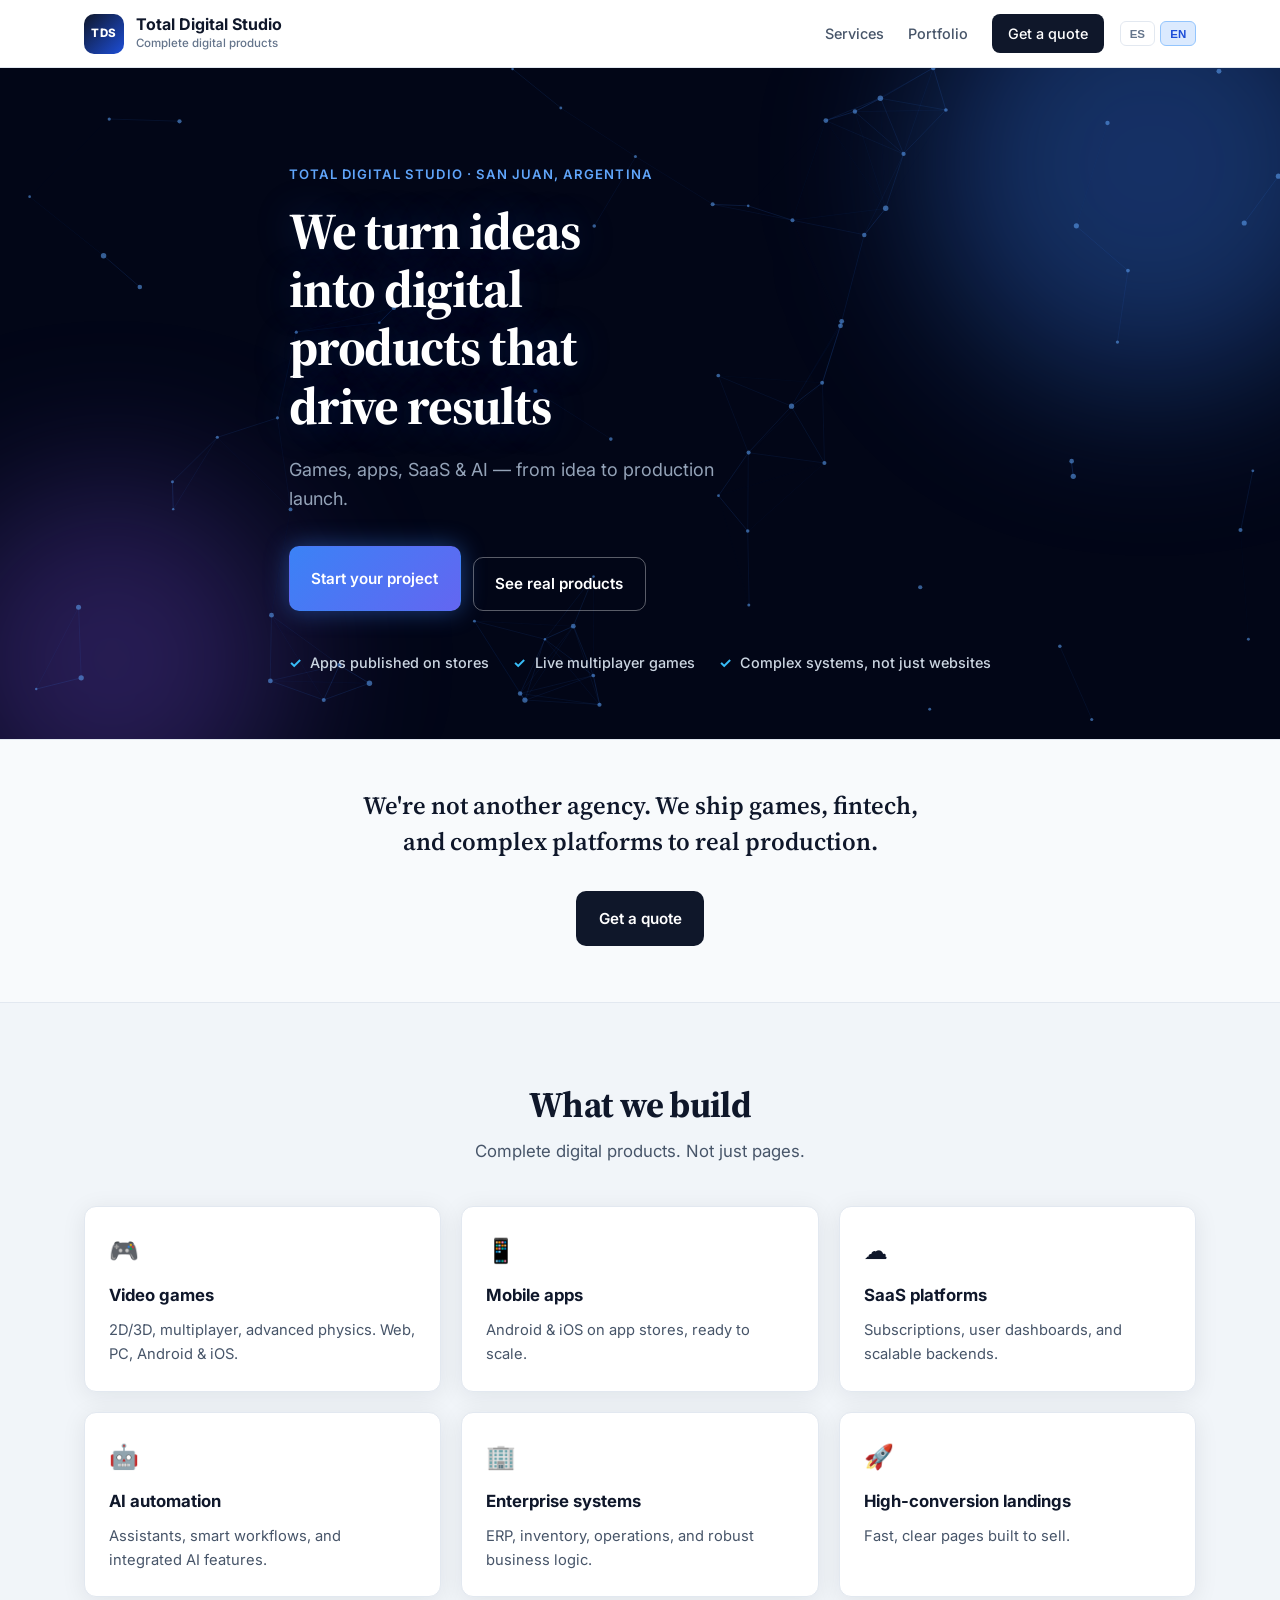
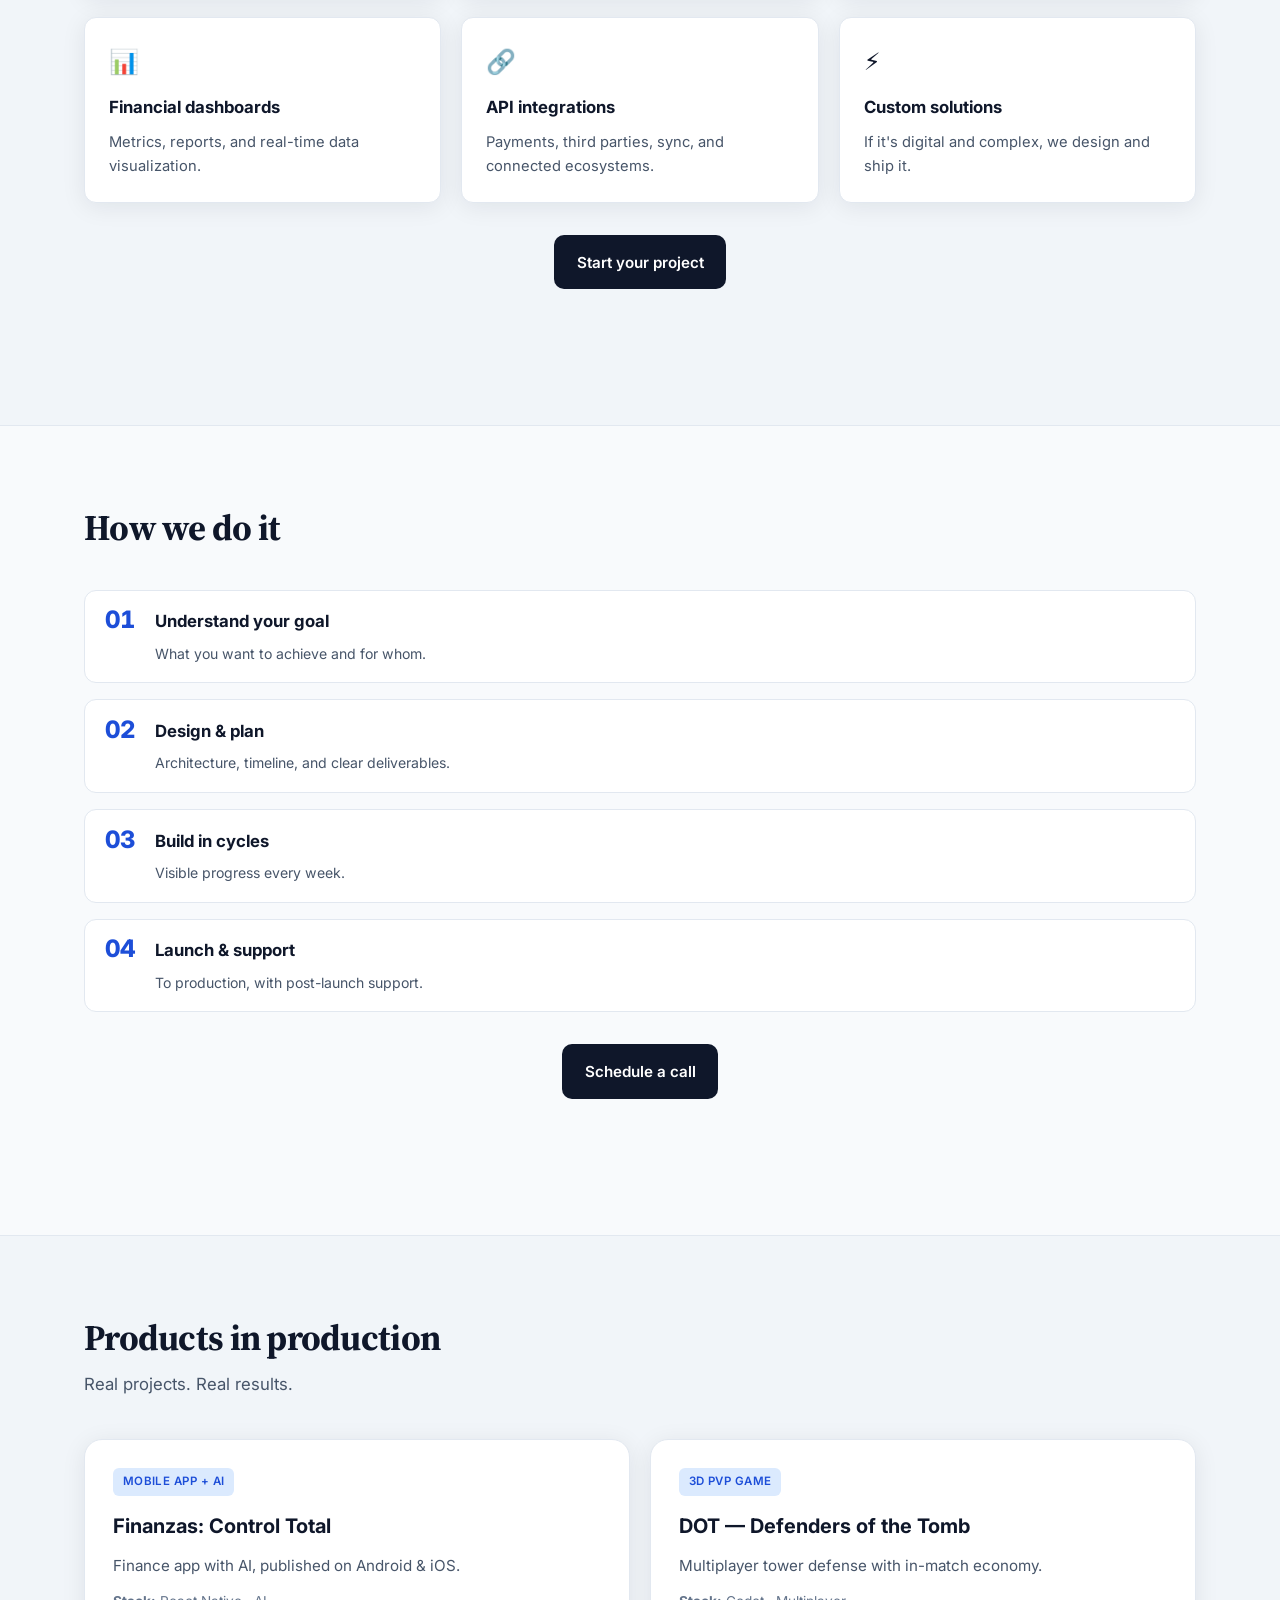
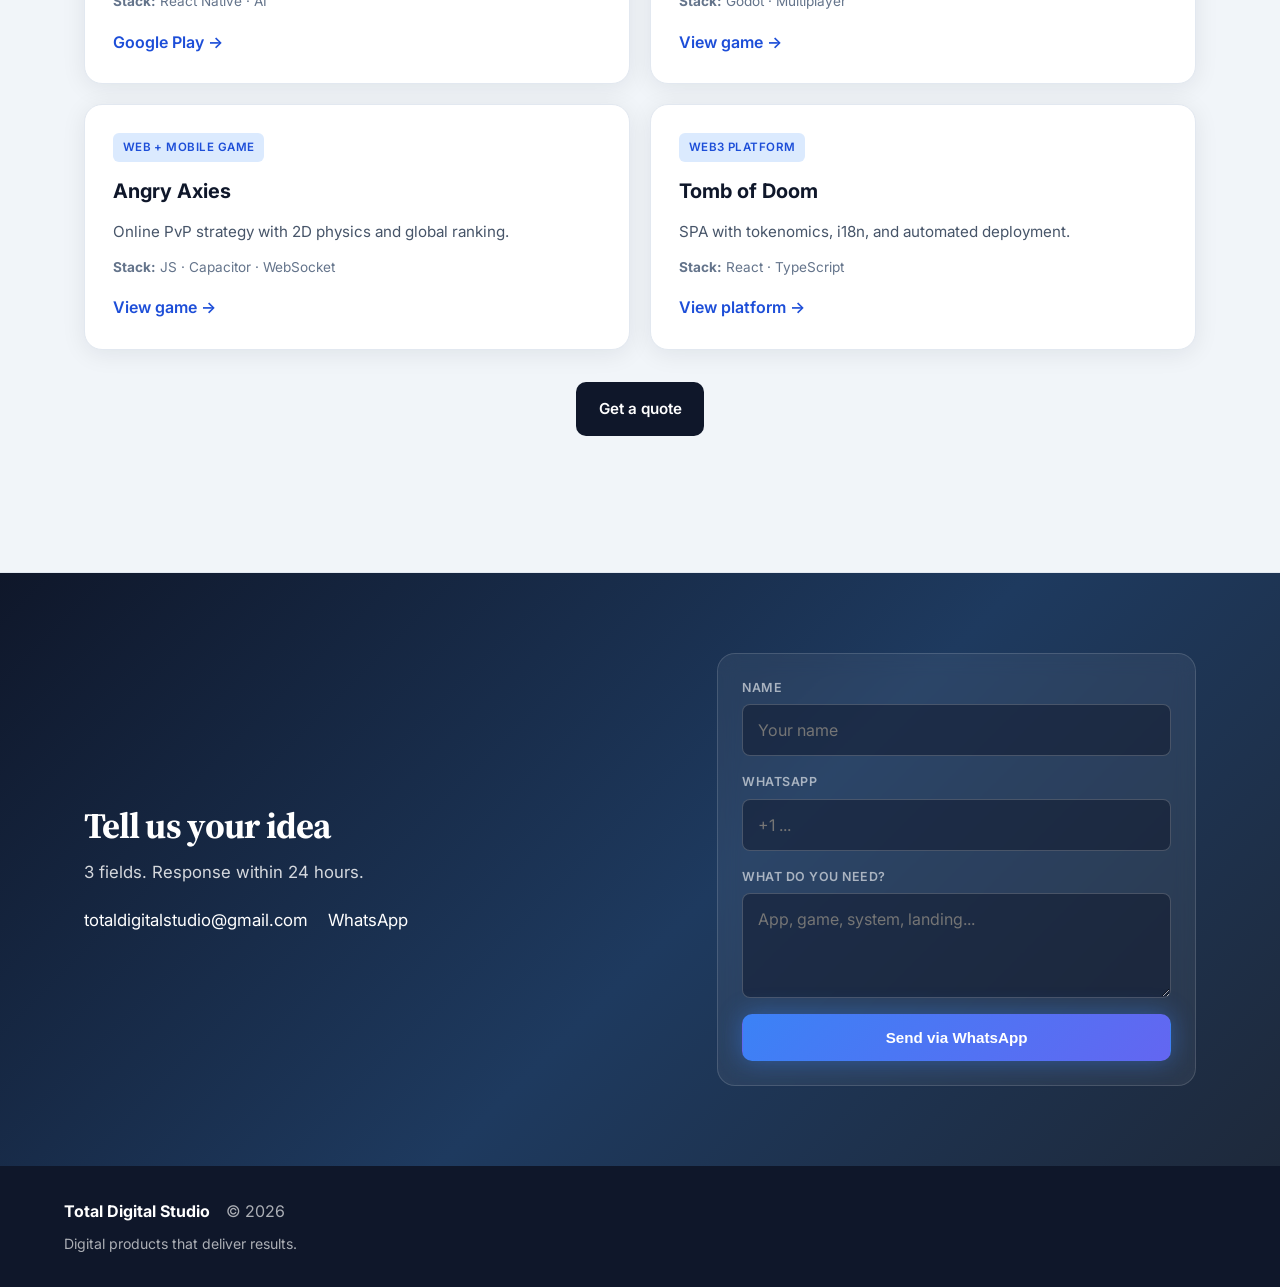
==== total-digital-studio/index.html @ dcf3360c "Sincronizar rediseño Total Digital Studio Co-authored-by: Cursor <cursoragent@cursor.com>" ====
<!DOCTYPE html>
<html lang="es">
<head>
  <meta charset="utf-8" />
  <meta name="viewport" content="width=device-width, initial-scale=1, viewport-fit=cover" />
  <meta name="description" content="Total Digital Studio — Convertimos ideas en productos digitales: juegos, apps, SaaS, IA y sistemas que generan resultados." />
  <meta name="theme-color" content="#020617" />
  <title>Total Digital Studio — Productos digitales que generan resultados</title>
  <link rel="preconnect" href="https://fonts.googleapis.com" />
  <link rel="preconnect" href="https://fonts.gstatic.com" crossorigin />
  <link href="https://fonts.googleapis.com/css2?family=Inter:wght@400;500;600;700;800&family=Source+Serif+4:opsz,wght@8..60,600;8..60,700&display=swap" rel="stylesheet" />
  <link rel="icon" href="./favicon.svg" type="image/svg+xml" />
  <link rel="stylesheet" href="./site.css" />
</head>
<body>
  <a class="skip-link" href="#contenido" data-i18n="a11y.skip">Saltar al contenido</a>

  <header class="site-header">
    <div class="site-header__inner">
      <a class="brand" href="./" aria-label="Total Digital Studio">
        <span class="brand__mark" aria-hidden="true">TDS</span>
        <span class="brand__text">
          <strong>Total Digital Studio</strong>
          <small data-i18n="brand.tagline">Productos digitales completos</small>
        </span>
      </a>
      <nav class="site-nav" aria-label="Principal">
        <a href="#servicios" data-i18n="nav.services">Servicios</a>
        <a href="#portafolio" data-i18n="nav.portfolio">Portafolio</a>
        <a href="#contacto" class="site-nav__cta" data-i18n="nav.contact">Pedí presupuesto</a>
      </nav>
      <div class="lang-switch" id="site-lang" role="group" aria-label="Idioma"></div>
      <button class="nav-toggle" type="button" aria-expanded="false" aria-controls="mobile-nav" data-i18n-aria="a11y.menu">
        <span></span><span></span><span></span>
      </button>
    </div>
    <nav class="mobile-nav" id="mobile-nav" hidden>
      <a href="#servicios" data-i18n="nav.services">Servicios</a>
      <a href="#portafolio" data-i18n="nav.portfolio">Portafolio</a>
      <a href="#contacto" data-i18n="nav.contact">Pedí presupuesto</a>
    </nav>
  </header>

  <main id="contenido">
    <section class="hero hero--wow">
      <canvas id="hero-canvas" class="hero__canvas" aria-hidden="true"></canvas>
      <div class="hero__glow hero__glow--1" aria-hidden="true"></div>
      <div class="hero__glow hero__glow--2" aria-hidden="true"></div>
      <div class="hero__inner" data-tilt>
        <p class="hero__eyebrow" data-i18n="hero.eyebrow">Total Digital Studio · San Juan, Argentina</p>
        <h1 class="hero__title" data-i18n="hero.title">Convertimos ideas en productos digitales que generan resultados</h1>
        <p class="hero__lead" data-i18n="hero.lead">Juegos, apps, SaaS e IA — de la idea al lanzamiento en producción.</p>
        <div class="hero__actions">
          <a class="btn btn--glow" href="#contacto" data-i18n="hero.cta.primary">Empecemos tu proyecto</a>
          <a class="btn btn--ghost-light" href="#portafolio" data-i18n="hero.cta.secondary">Ver productos reales</a>
        </div>
        <ul class="hero__trust" aria-label="Diferenciadores">
          <li data-i18n="hero.trust.1">Apps publicadas en tiendas</li>
          <li data-i18n="hero.trust.2">Juegos multijugador en vivo</li>
          <li data-i18n="hero.trust.3">Sistemas complejos, no solo webs</li>
        </ul>
      </div>
    </section>

    <section class="section section--compact" id="nosotros">
      <div class="section__inner section__inner--narrow">
        <p class="differentiator" data-i18n="about.lead">
          No somos una agencia más. Somos un estudio que lleva juegos, fintech y plataformas complejas a producción real.
        </p>
      </div>
      <div class="section-cta">
        <a class="btn btn--primary" href="#contacto" data-i18n="cta.quote">Pedí un presupuesto</a>
      </div>
    </section>

    <section class="section section--muted" id="servicios">
      <div class="section__inner">
        <header class="section__header section__header--center">
          <h2 class="section__title" data-i18n="services.title">Qué construimos</h2>
          <p class="section__lead" data-i18n="services.lead">Productos digitales completos. No solo páginas.</p>
        </header>
        <div class="grid grid--3">
          <article class="card card--wow" data-tilt>
            <div class="card__icon" aria-hidden="true">🎮</div>
            <h3 data-i18n="services.games.title">Videojuegos</h3>
            <p data-i18n="services.games.desc">2D/3D, multijugador y física avanzada. Web, PC, Android e iOS.</p>
          </article>
          <article class="card card--wow" data-tilt>
            <div class="card__icon" aria-hidden="true">📱</div>
            <h3 data-i18n="services.mobile.title">Apps móviles</h3>
            <p data-i18n="services.mobile.desc">Android e iOS publicadas en tiendas, listas para escalar.</p>
          </article>
          <article class="card card--wow" data-tilt>
            <div class="card__icon" aria-hidden="true">☁️</div>
            <h3 data-i18n="services.saas.title">Plataformas SaaS</h3>
            <p data-i18n="services.saas.desc">Suscripciones, paneles de usuario y backends escalables.</p>
          </article>
          <article class="card card--wow" data-tilt>
            <div class="card__icon" aria-hidden="true">🤖</div>
            <h3 data-i18n="services.ai.title">Automatización con IA</h3>
            <p data-i18n="services.ai.desc">Asistentes, flujos inteligentes y features con IA integrada.</p>
          </article>
          <article class="card card--wow" data-tilt>
            <div class="card__icon" aria-hidden="true">🏢</div>
            <h3 data-i18n="services.enterprise.title">Sistemas empresariales</h3>
            <p data-i18n="services.enterprise.desc">ERP, inventarios, operaciones y lógica de negocio robusta.</p>
          </article>
          <article class="card card--wow" data-tilt>
            <div class="card__icon" aria-hidden="true">🚀</div>
            <h3 data-i18n="services.landing.title">Landings de conversión</h3>
            <p data-i18n="services.landing.desc">Páginas rápidas, claras y diseñadas para vender.</p>
          </article>
          <article class="card card--wow" data-tilt>
            <div class="card__icon" aria-hidden="true">📊</div>
            <h3 data-i18n="services.dashboard.title">Dashboards financieros</h3>
            <p data-i18n="services.dashboard.desc">Métricas, reportes y visualización de datos en tiempo real.</p>
          </article>
          <article class="card card--wow" data-tilt>
            <div class="card__icon" aria-hidden="true">🔗</div>
            <h3 data-i18n="services.api.title">Integraciones API</h3>
            <p data-i18n="services.api.desc">Pagos, terceros, sincronización y ecosistemas conectados.</p>
          </article>
          <article class="card card--wow" data-tilt>
            <div class="card__icon" aria-hidden="true">⚡</div>
            <h3 data-i18n="services.custom.title">Soluciones a medida</h3>
            <p data-i18n="services.custom.desc">Si es digital y complejo, lo diseñamos y lo lanzamos.</p>
          </article>
        </div>
      </div>
      <div class="section-cta">
        <a class="btn btn--primary" href="#contacto" data-i18n="cta.start">Empecemos tu proyecto</a>
      </div>
    </section>

    <section class="section" id="proceso">
      <div class="section__inner">
        <header class="section__header">
          <h2 class="section__title" data-i18n="process.title">Cómo lo hacemos</h2>
        </header>
        <ol class="steps steps--compact">
          <li class="step">
            <span class="step__num">01</span>
            <div>
              <h3 data-i18n="process.1.title">Entendemos tu objetivo</h3>
              <p data-i18n="process.1.desc">Qué querés lograr y para quién.</p>
            </div>
          </li>
          <li class="step">
            <span class="step__num">02</span>
            <div>
              <h3 data-i18n="process.2.title">Diseñamos y planificamos</h3>
              <p data-i18n="process.2.desc">Arquitectura, plazos y entregas claras.</p>
            </div>
          </li>
          <li class="step">
            <span class="step__num">03</span>
            <div>
              <h3 data-i18n="process.3.title">Construimos en ciclos</h3>
              <p data-i18n="process.3.desc">Avances visibles cada semana.</p>
            </div>
          </li>
          <li class="step">
            <span class="step__num">04</span>
            <div>
              <h3 data-i18n="process.4.title">Lanzamos y acompañamos</h3>
              <p data-i18n="process.4.desc">A producción, con soporte post-lanzamiento.</p>
            </div>
          </li>
        </ol>
      </div>
      <div class="section-cta">
        <a class="btn btn--primary" href="#contacto" data-i18n="cta.call">Agendemos una llamada</a>
      </div>
    </section>

    <section class="section section--muted" id="portafolio">
      <div class="section__inner">
        <header class="section__header">
          <h2 class="section__title" data-i18n="portfolio.title">Productos en producción</h2>
          <p class="section__lead" data-i18n="portfolio.lead">Proyectos reales. Resultados reales.</p>
        </header>
        <div class="grid grid--2">
          <article class="project project--wow" data-tilt>
            <div class="project__meta">
              <span class="project__type" data-i18n="portfolio.ct.type">App móvil + IA</span>
            </div>
            <h3>Finanzas: Control Total</h3>
            <p data-i18n="portfolio.ct.desc">App financiera con IA, publicada en Android e iOS.</p>
            <p class="project__stack"><strong>Stack:</strong> <span data-i18n="portfolio.ct.stack">React Native · IA</span></p>
            <a class="project__link" href="https://play.google.com/store/apps/details?id=com.maxicoria.controltotal&hl=es_AR" target="_blank" rel="noopener noreferrer" data-i18n="portfolio.ct.link">Google Play →</a>
          </article>
          <article class="project project--wow" data-tilt>
            <div class="project__meta">
              <span class="project__type" data-i18n="portfolio.dot.type">Juego 3D PvP</span>
            </div>
            <h3>DOT — Defenders of the Tomb</h3>
            <p data-i18n="portfolio.dot.desc">Tower defense multijugador con economía en partida.</p>
            <p class="project__stack"><strong>Stack:</strong> <span data-i18n="portfolio.dot.stack">Godot · Multiplayer</span></p>
            <a class="project__link" href="https://coriamaximiliano.github.io/Tomb-of-Doom/" target="_blank" rel="noopener noreferrer" data-i18n="portfolio.dot.link">Ver juego →</a>
          </article>
          <article class="project project--wow" data-tilt>
            <div class="project__meta">
              <span class="project__type" data-i18n="portfolio.aa.type">Juego web + móvil</span>
            </div>
            <h3>Angry Axies</h3>
            <p data-i18n="portfolio.aa.desc">Estrategia PvP online con física 2D y ranking global.</p>
            <p class="project__stack"><strong>Stack:</strong> <span data-i18n="portfolio.aa.stack">JS · Capacitor · WebSocket</span></p>
            <a class="project__link" href="https://coriamaximiliano.github.io/Angry-Axies/" target="_blank" rel="noopener noreferrer" data-i18n="portfolio.aa.link">Ver juego →</a>
          </article>
          <article class="project project--wow" data-tilt>
            <div class="project__meta">
              <span class="project__type" data-i18n="portfolio.tod.type">Plataforma Web3</span>
            </div>
            <h3>Tomb of Doom</h3>
            <p data-i18n="portfolio.tod.desc">SPA con tokenomics, i18n y despliegue automatizado.</p>
            <p class="project__stack"><strong>Stack:</strong> React · TypeScript</p>
            <a class="project__link" href="https://coriamaximiliano.github.io/Tomb-of-Doom/" target="_blank" rel="noopener noreferrer" data-i18n="portfolio.tod.link">Ver plataforma →</a>
          </article>
        </div>
      </div>
      <div class="section-cta">
        <a class="btn btn--primary" href="#contacto" data-i18n="cta.quote">Pedí un presupuesto</a>
      </div>
    </section>

    <section class="section section--accent" id="contacto">
      <div class="section__inner section__inner--contact">
        <div>
          <h2 class="section__title section__title--light" data-i18n="contact.title">Contanos tu idea</h2>
          <p class="section__lead section__lead--light" data-i18n="contact.lead">3 campos. Respuesta en menos de 24 h.</p>
          <ul class="contact-list contact-list--inline">
            <li>
              <a href="mailto:totaldigitalstudio@gmail.com">totaldigitalstudio@gmail.com</a>
            </li>
            <li>
              <a href="https://wa.me/5492643227101" target="_blank" rel="noopener noreferrer">WhatsApp</a>
            </li>
          </ul>
        </div>
        <form class="contact-form" id="contact-form" novalidate>
          <label class="contact-form__field">
            <span data-i18n="form.name">Nombre</span>
            <input type="text" name="name" required autocomplete="name" data-i18n-placeholder="form.namePh" placeholder="Tu nombre" />
          </label>
          <label class="contact-form__field">
            <span data-i18n="form.whatsapp">WhatsApp</span>
            <input type="tel" name="whatsapp" required autocomplete="tel" data-i18n-placeholder="form.whatsappPh" placeholder="+54 9 ..." />
          </label>
          <label class="contact-form__field">
            <span data-i18n="form.need">¿Qué necesitás?</span>
            <textarea name="need" rows="3" required data-i18n-placeholder="form.needPh" placeholder="App, juego, sistema, landing..."></textarea>
          </label>
          <button class="btn btn--glow btn--full" type="submit" data-i18n="form.submit">Enviar por WhatsApp</button>
        </form>
      </div>
    </section>
  </main>

  <footer class="site-footer">
    <div class="site-footer__inner">
      <p class="site-footer__brand">
        <strong>Total Digital Studio</strong>
        <span data-i18n="footer.rights">© 2026</span>
      </p>
      <p class="site-footer__credit" data-i18n="footer.credit">Productos digitales que generan resultados.</p>
    </div>
  </footer>

  <script src="./i18n.js"></script>
  <script src="./nav.js"></script>
  <script src="./hero-effects.js"></script>
  <script src="./contact-form.js"></script>
</body>
</html>
---- total-digital-studio/site.css ----
:root {
  --bg: #f8fafc;
  --bg-muted: #f1f5f9;
  --surface: #ffffff;
  --text: #0f172a;
  --text-muted: #475569;
  --text-soft: #64748b;
  --border: #e2e8f0;
  --accent: #1d4ed8;
  --accent-hover: #1e40af;
  --accent-soft: #dbeafe;
  --accent-dark: #0f172a;
  --accent-dark-2: #1e293b;
  --shadow: 0 4px 24px rgba(15, 23, 42, 0.08);
  --shadow-lg: 0 20px 50px rgba(15, 23, 42, 0.12);
  --radius: 12px;
  --radius-lg: 18px;
  --max: 72rem;
  --font: "Inter", system-ui, -apple-system, sans-serif;
  --font-display: "Source Serif 4", Georgia, serif;
  --safe-top: env(safe-area-inset-top, 0px);
  --safe-bottom: env(safe-area-inset-bottom, 0px);
}

*,
*::before,
*::after {
  box-sizing: border-box;
}

html {
  scroll-behavior: smooth;
  -webkit-text-size-adjust: 100%;
  text-size-adjust: 100%;
}

body {
  margin: 0;
  font-family: var(--font);
  font-size: 1rem;
  line-height: 1.65;
  color: var(--text);
  background: var(--bg);
  overflow-x: hidden;
}

img {
  max-width: 100%;
  height: auto;
}

a {
  color: var(--accent);
  text-decoration-thickness: 1px;
  text-underline-offset: 0.15em;
}

a:hover {
  color: var(--accent-hover);
}

.skip-link {
  position: absolute;
  left: -9999px;
  top: 0;
  z-index: 9999;
  padding: 0.75rem 1rem;
  background: var(--accent-dark);
  color: #fff;
  text-decoration: none;
  border-radius: 0 0 8px 0;
}

.skip-link:focus {
  left: 0;
}

/* —— Header —— */
.site-header {
  position: sticky;
  top: 0;
  z-index: 100;
  background: rgba(255, 255, 255, 0.92);
  border-bottom: 1px solid var(--border);
  backdrop-filter: blur(12px);
  -webkit-backdrop-filter: blur(12px);
  padding-top: var(--safe-top);
}

.site-header__inner {
  display: flex;
  align-items: center;
  gap: 1rem;
  max-width: var(--max);
  margin: 0 auto;
  padding: 0.85rem 1.25rem;
}

.brand {
  display: flex;
  align-items: center;
  gap: 0.75rem;
  text-decoration: none;
  color: inherit;
  min-width: 0;
  flex: 1 1 auto;
}

.brand__mark {
  display: grid;
  place-items: center;
  width: 2.5rem;
  height: 2.5rem;
  border-radius: 10px;
  background: linear-gradient(135deg, var(--accent-dark) 0%, var(--accent) 100%);
  color: #fff;
  font-size: 0.72rem;
  font-weight: 800;
  letter-spacing: 0.04em;
  flex-shrink: 0;
}

.brand__text {
  display: flex;
  flex-direction: column;
  min-width: 0;
}

.brand__text strong {
  font-size: 0.95rem;
  font-weight: 700;
  line-height: 1.2;
  white-space: nowrap;
  overflow: hidden;
  text-overflow: ellipsis;
}

.brand__text small {
  font-size: 0.72rem;
  color: var(--text-soft);
  font-weight: 500;
}

.site-nav {
  display: none;
  align-items: center;
  gap: 1.5rem;
}

.site-nav a {
  text-decoration: none;
  color: var(--text-muted);
  font-size: 0.9rem;
  font-weight: 500;
  transition: color 0.15s;
}

.site-nav a:hover {
  color: var(--text);
}

.site-nav__cta {
  padding: 0.5rem 1rem;
  background: var(--accent-dark);
  color: #fff !important;
  border-radius: 8px;
}

.site-nav__cta:hover {
  background: var(--accent-dark-2);
  color: #fff !important;
}

.lang-switch {
  display: flex;
  gap: 0.35rem;
  flex-shrink: 0;
}

.lang-switch button {
  border: 1px solid var(--border);
  background: var(--surface);
  color: var(--text-soft);
  padding: 0.35rem 0.55rem;
  border-radius: 6px;
  font-size: 0.72rem;
  font-weight: 600;
  cursor: pointer;
  transition: border-color 0.15s, color 0.15s, background 0.15s;
}

.lang-switch button:hover {
  border-color: #cbd5e1;
  color: var(--text);
}

.lang-switch button.is-active {
  background: var(--accent-soft);
  border-color: #93c5fd;
  color: var(--accent);
}

.nav-toggle {
  display: flex;
  flex-direction: column;
  justify-content: center;
  gap: 5px;
  width: 2.5rem;
  height: 2.5rem;
  padding: 0;
  border: 1px solid var(--border);
  border-radius: 8px;
  background: var(--surface);
  cursor: pointer;
  flex-shrink: 0;
}

.nav-toggle span {
  display: block;
  width: 1.1rem;
  height: 2px;
  margin: 0 auto;
  background: var(--text);
  border-radius: 1px;
  transition: transform 0.2s, opacity 0.2s;
}

.nav-toggle[aria-expanded="true"] span:nth-child(1) {
  transform: translateY(7px) rotate(45deg);
}

.nav-toggle[aria-expanded="true"] span:nth-child(2) {
  opacity: 0;
}

.nav-toggle[aria-expanded="true"] span:nth-child(3) {
  transform: translateY(-7px) rotate(-45deg);
}

.mobile-nav {
  display: flex;
  flex-direction: column;
  gap: 0.25rem;
  padding: 0 1.25rem 1rem;
  border-top: 1px solid var(--border);
  background: var(--surface);
}

.mobile-nav[hidden] {
  display: none;
}

.mobile-nav a {
  padding: 0.75rem 0;
  text-decoration: none;
  color: var(--text-muted);
  font-weight: 500;
  border-bottom: 1px solid var(--border);
}

.mobile-nav a:last-child {
  border-bottom: none;
  color: var(--accent);
  font-weight: 600;
}

/* —— Hero —— */
.hero {
  position: relative;
  overflow: hidden;
  border-bottom: 1px solid var(--border);
}

.hero--wow {
  background: #020617;
  color: #f8fafc;
  min-height: clamp(28rem, 88vh, 40rem);
  display: flex;
  align-items: center;
}

.hero__canvas {
  position: absolute;
  inset: 0;
  width: 100%;
  height: 100%;
  pointer-events: auto;
  z-index: 1;
}

.hero__glow {
  position: absolute;
  border-radius: 50%;
  filter: blur(80px);
  pointer-events: none;
  z-index: 0;
  animation: floatGlow 12s ease-in-out infinite;
}

.hero__glow--1 {
  width: 28rem;
  height: 28rem;
  top: -8rem;
  right: -6rem;
  background: rgba(59, 130, 246, 0.35);
}

.hero__glow--2 {
  width: 22rem;
  height: 22rem;
  bottom: -6rem;
  left: -4rem;
  background: rgba(139, 92, 246, 0.28);
  animation-delay: -4s;
}

@keyframes floatGlow {
  0%, 100% { transform: translate(0, 0) scale(1); }
  50% { transform: translate(20px, -16px) scale(1.08); }
}

.hero__inner {
  position: relative;
  z-index: 2;
  max-width: var(--max);
  margin: 0 auto;
  padding: clamp(4rem, 10vw, 6rem) 1.25rem clamp(3rem, 6vw, 4rem);
  transition: transform 0.15s ease-out;
}

.hero--wow .hero__eyebrow {
  color: #60a5fa;
}

.hero--wow .hero__title {
  max-width: 14ch;
  color: #fff;
  text-shadow: 0 0 40px rgba(59, 130, 246, 0.25);
}

.hero--wow .hero__lead {
  color: #94a3b8;
  max-width: 40ch;
}

.hero--wow .hero__trust li {
  color: #cbd5e1;
}

.hero--wow .hero__trust li::before {
  color: #38bdf8;
}

.hero__eyebrow {
  margin: 0 0 1rem;
  font-size: 0.82rem;
  font-weight: 600;
  letter-spacing: 0.08em;
  text-transform: uppercase;
  color: var(--accent);
}

.hero__title {
  margin: 0 0 1.25rem;
  max-width: 18ch;
  font-family: var(--font-display);
  font-size: clamp(2rem, 5.5vw, 3.25rem);
  font-weight: 700;
  line-height: 1.12;
  letter-spacing: -0.02em;
  color: var(--text);
}

.hero__lead {
  margin: 0 0 2rem;
  max-width: 52ch;
  font-size: clamp(1rem, 2.2vw, 1.125rem);
  color: var(--text-muted);
}

.hero__actions {
  display: flex;
  flex-wrap: wrap;
  gap: 0.75rem;
  margin-bottom: 2.5rem;
}

.hero__trust {
  display: flex;
  flex-wrap: wrap;
  gap: 0.75rem 1.5rem;
  margin: 0;
  padding: 0;
  list-style: none;
}

.hero__trust li {
  position: relative;
  padding-left: 1.35rem;
  font-size: 0.9rem;
  color: var(--text-soft);
  font-weight: 500;
}

.hero__trust li::before {
  content: "✓";
  position: absolute;
  left: 0;
  color: var(--accent);
  font-weight: 700;
}

/* —— Buttons —— */
.btn {
  display: inline-flex;
  align-items: center;
  justify-content: center;
  padding: 0.85rem 1.35rem;
  border-radius: 10px;
  font-size: 0.95rem;
  font-weight: 600;
  text-decoration: none;
  border: 1px solid transparent;
  transition: background 0.15s, color 0.15s, border-color 0.15s, transform 0.15s;
  cursor: pointer;
}

.btn:hover {
  transform: translateY(-1px);
}

.btn--primary {
  background: var(--accent-dark);
  color: #fff !important;
}

.btn--primary:hover {
  background: var(--accent-dark-2);
  color: #fff !important;
}

.btn--ghost {
  background: var(--surface);
  color: var(--text) !important;
  border-color: var(--border);
}

.btn--ghost:hover {
  border-color: #cbd5e1;
  color: var(--text) !important;
}

.btn--light {
  background: #fff;
  color: var(--accent-dark) !important;
}

.btn--light:hover {
  background: #f1f5f9;
  color: var(--accent-dark) !important;
}

.btn--ghost-light {
  background: transparent;
  color: #fff !important;
  border-color: rgba(255, 255, 255, 0.35);
  margin-top: 0.65rem;
}

.btn--ghost-light:hover {
  background: rgba(255, 255, 255, 0.08);
  color: #fff !important;
}

.btn--glow {
  background: linear-gradient(135deg, #3b82f6 0%, #6366f1 100%);
  color: #fff !important;
  box-shadow: 0 0 24px rgba(59, 130, 246, 0.45);
}

.btn--glow:hover {
  box-shadow: 0 0 36px rgba(99, 102, 241, 0.55);
  color: #fff !important;
}

.btn--full {
  width: 100%;
}

/* —— Sections —— */
.section {
  padding: clamp(3rem, 7vw, 5rem) 0;
}

.section--muted {
  background: var(--bg-muted);
  border-block: 1px solid var(--border);
}

.section--accent {
  background: linear-gradient(135deg, var(--accent-dark) 0%, #1e3a5f 55%, var(--accent-dark-2) 100%);
  color: #fff;
}

.section__inner {
  max-width: var(--max);
  margin: 0 auto;
  padding: 0 1.25rem;
}

.section__inner--split {
  display: grid;
  gap: 2rem;
}

.section__inner--contact {
  display: grid;
  gap: 2.5rem;
}

.section__header {
  max-width: 42rem;
  margin-bottom: 2.5rem;
}

.section__title {
  margin: 0 0 0.75rem;
  font-family: var(--font-display);
  font-size: clamp(1.65rem, 3.5vw, 2.25rem);
  font-weight: 700;
  line-height: 1.2;
  letter-spacing: -0.02em;
}

.section__title--light {
  color: #fff;
}

.section__lead {
  margin: 0;
  font-size: 1.05rem;
  color: var(--text-muted);
}

.section__lead--light {
  color: rgba(255, 255, 255, 0.82);
}

.prose p {
  margin: 0 0 1rem;
  color: var(--text-muted);
}

.prose p:last-child {
  margin-bottom: 0;
}

/* —— Cards & Grid —— */
.grid {
  display: grid;
  gap: 1.25rem;
}

.grid--2 {
  grid-template-columns: 1fr;
}

.grid--3 {
  grid-template-columns: 1fr;
}

.card {
  background: var(--surface);
  border: 1px solid var(--border);
  border-radius: var(--radius);
  padding: 1.5rem;
  box-shadow: var(--shadow);
  transition: box-shadow 0.2s, transform 0.2s;
}

.card:hover {
  box-shadow: var(--shadow-lg);
  transform: translateY(-2px);
}

.card__icon {
  font-size: 1.5rem;
  margin-bottom: 0.75rem;
}

.card h3 {
  margin: 0 0 0.5rem;
  font-size: 1.05rem;
  font-weight: 700;
}

.card p {
  margin: 0;
  font-size: 0.92rem;
  color: var(--text-muted);
}

/* —— Steps —— */
.steps {
  margin: 0;
  padding: 0;
  list-style: none;
  display: grid;
  gap: 1rem;
}

.step {
  display: grid;
  grid-template-columns: auto 1fr;
  gap: 1.25rem;
  align-items: start;
  padding: 1.5rem;
  background: var(--surface);
  border: 1px solid var(--border);
  border-radius: var(--radius);
}

.step__num {
  font-size: 1.5rem;
  font-weight: 800;
  color: var(--accent);
  line-height: 1;
  font-variant-numeric: tabular-nums;
}

.step h3 {
  margin: 0 0 0.35rem;
  font-size: 1.05rem;
}

.step p {
  margin: 0;
  color: var(--text-muted);
  font-size: 0.95rem;
}

/* —— Tags —— */
.tags {
  display: flex;
  flex-wrap: wrap;
  gap: 0.55rem;
}

.tags span {
  padding: 0.45rem 0.85rem;
  background: var(--surface);
  border: 1px solid var(--border);
  border-radius: 999px;
  font-size: 0.85rem;
  font-weight: 500;
  color: var(--text-muted);
}

/* —— Projects —— */
.project {
  background: var(--surface);
  border: 1px solid var(--border);
  border-radius: var(--radius-lg);
  padding: 1.75rem;
  box-shadow: var(--shadow);
}

.project__meta {
  display: flex;
  flex-wrap: wrap;
  gap: 0.5rem;
  margin-bottom: 0.85rem;
}

.project__type,
.project__status {
  font-size: 0.72rem;
  font-weight: 600;
  letter-spacing: 0.04em;
  text-transform: uppercase;
  padding: 0.3rem 0.6rem;
  border-radius: 6px;
}

.project__type {
  background: var(--accent-soft);
  color: var(--accent);
}

.project__status {
  background: var(--bg-muted);
  color: var(--text-soft);
}

.project h3 {
  margin: 0 0 0.65rem;
  font-size: 1.25rem;
}

.project p {
  margin: 0 0 0.75rem;
  color: var(--text-muted);
  font-size: 0.95rem;
}

.project__stack {
  font-size: 0.85rem !important;
  color: var(--text-soft) !important;
}

.project__link {
  display: inline-block;
  margin-top: 0.25rem;
  font-weight: 600;
  text-decoration: none;
}

.project__link:hover {
  text-decoration: underline;
}

/* —— Contact —— */
.contact-list {
  margin: 2rem 0 0;
  padding: 0;
  list-style: none;
}

.contact-list li {
  display: grid;
  gap: 0.15rem;
  margin-bottom: 1.25rem;
}

.contact-list span:first-child {
  font-size: 0.78rem;
  font-weight: 600;
  letter-spacing: 0.06em;
  text-transform: uppercase;
  color: rgba(255, 255, 255, 0.55);
}

.contact-list a,
.contact-list li > span:last-child {
  font-size: 1.05rem;
  color: #fff;
  text-decoration: none;
}

.contact-list a:hover {
  text-decoration: underline;
  color: #fff;
}

.contact-card {
  background: rgba(255, 255, 255, 0.08);
  border: 1px solid rgba(255, 255, 255, 0.15);
  border-radius: var(--radius-lg);
  padding: 1.75rem;
  backdrop-filter: blur(8px);
}

.contact-card h3 {
  margin: 0 0 0.65rem;
  font-size: 1.2rem;
  color: #fff;
}

.contact-card p {
  margin: 0 0 1.25rem;
  color: rgba(255, 255, 255, 0.8);
  font-size: 0.95rem;
}

.contact-card .btn {
  width: 100%;
}

.section--compact {
  padding: clamp(2rem, 5vw, 3rem) 0 0;
}

.section__inner--narrow {
  max-width: 40rem;
  text-align: center;
}

.section__header--center {
  margin-left: auto;
  margin-right: auto;
  text-align: center;
}

.section-cta {
  display: flex;
  justify-content: center;
  padding: 2rem 1.25rem clamp(2.5rem, 5vw, 3.5rem);
}

.differentiator {
  margin: 0;
  font-family: var(--font-display);
  font-size: clamp(1.2rem, 3vw, 1.55rem);
  font-weight: 600;
  line-height: 1.45;
  color: var(--text);
}

.card--wow,
.project--wow {
  transition: transform 0.2s, box-shadow 0.25s, border-color 0.25s;
}

.card--wow:hover,
.project--wow:hover {
  border-color: rgba(59, 130, 246, 0.35);
  box-shadow: 0 12px 40px rgba(29, 78, 216, 0.12);
}

.steps--compact .step {
  padding: 1.1rem 1.25rem;
}

.steps--compact .step p {
  font-size: 0.88rem;
}

.contact-list--inline {
  display: flex;
  flex-wrap: wrap;
  gap: 1.25rem;
  margin-top: 1.25rem;
}

.contact-list--inline li {
  margin: 0;
}

.contact-form {
  display: grid;
  gap: 1rem;
  background: rgba(255, 255, 255, 0.06);
  border: 1px solid rgba(255, 255, 255, 0.14);
  border-radius: var(--radius-lg);
  padding: 1.5rem;
  backdrop-filter: blur(10px);
}

.contact-form__field {
  display: grid;
  gap: 0.35rem;
}

.contact-form__field span {
  font-size: 0.78rem;
  font-weight: 600;
  letter-spacing: 0.04em;
  text-transform: uppercase;
  color: rgba(255, 255, 255, 0.6);
}

.contact-form input,
.contact-form textarea {
  width: 100%;
  padding: 0.75rem 0.9rem;
  border: 1px solid rgba(255, 255, 255, 0.2);
  border-radius: 8px;
  background: rgba(15, 23, 42, 0.5);
  color: #fff;
  font: inherit;
  resize: vertical;
}

.contact-form input:focus,
.contact-form textarea:focus {
  outline: none;
  border-color: #60a5fa;
  box-shadow: 0 0 0 3px rgba(96, 165, 250, 0.25);
}

@media (prefers-reduced-motion: reduce) {
  .hero__glow {
    animation: none;
  }

  .card--wow:hover,
  .project--wow:hover,
  .btn:hover {
    transform: none;
  }
}

/* —— Footer —— */
.site-footer {
  background: var(--accent-dark);
  color: rgba(255, 255, 255, 0.65);
  padding: 2rem 1.25rem calc(2rem + var(--safe-bottom));
}

.site-footer__inner {
  max-width: var(--max);
  margin: 0 auto;
  display: grid;
  gap: 0.5rem;
}

.site-footer__brand {
  margin: 0;
  display: flex;
  flex-wrap: wrap;
  gap: 0.35rem 1rem;
  align-items: baseline;
}

.site-footer__brand strong {
  color: #fff;
}

.site-footer__credit {
  margin: 0;
  font-size: 0.88rem;
}

/* —— Responsive —— */
@media (min-width: 640px) {
  .grid--2 {
    grid-template-columns: repeat(2, 1fr);
  }

  .grid--3 {
    grid-template-columns: repeat(2, 1fr);
  }
}

@media (min-width: 900px) {
  .site-nav {
    display: flex;
  }

  .nav-toggle,
  .mobile-nav {
    display: none !important;
  }

  .section__inner--split {
    grid-template-columns: 1fr 1.2fr;
    gap: 3rem;
    align-items: start;
  }

  .section__inner--contact {
    grid-template-columns: 1.1fr 0.9fr;
    align-items: center;
    gap: 3rem;
  }

  .grid--3 {
    grid-template-columns: repeat(3, 1fr);
  }
}

@media (min-width: 1100px) {
  .brand__text strong {
    font-size: 1rem;
  }
}
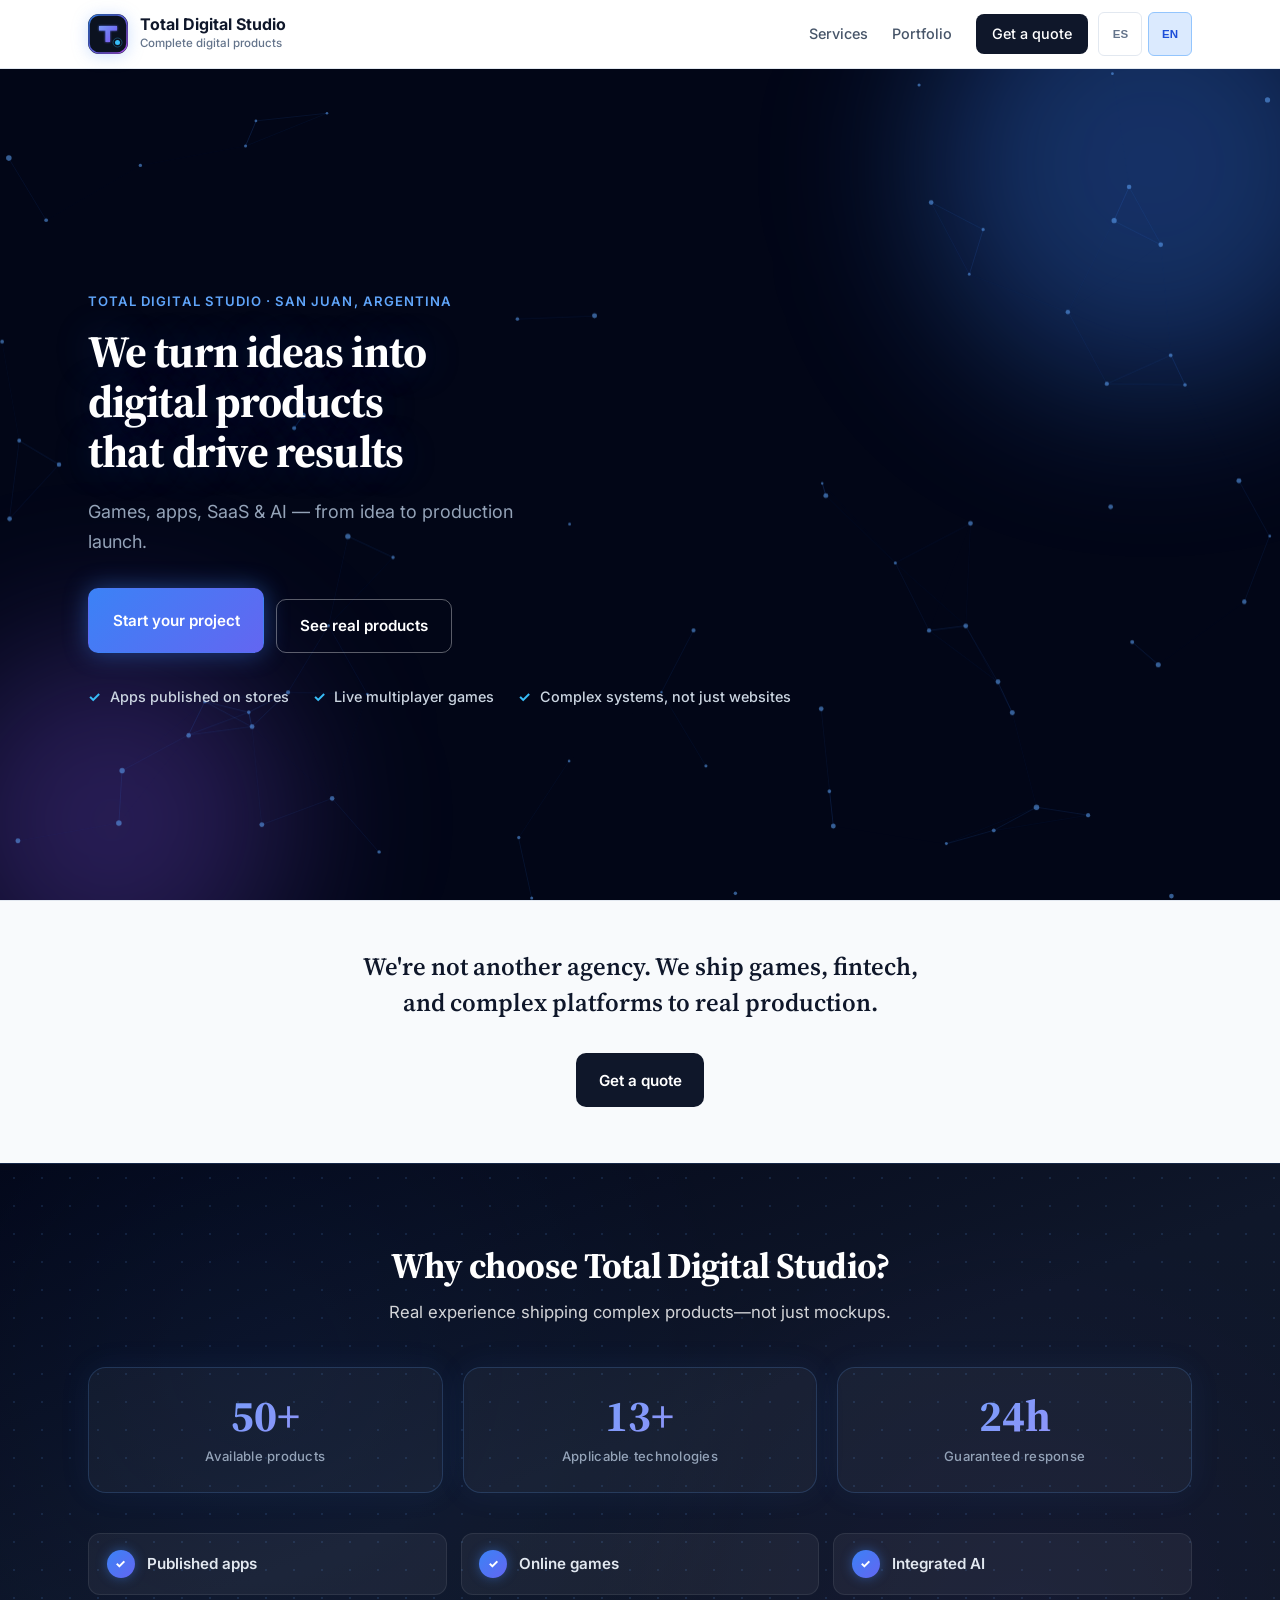
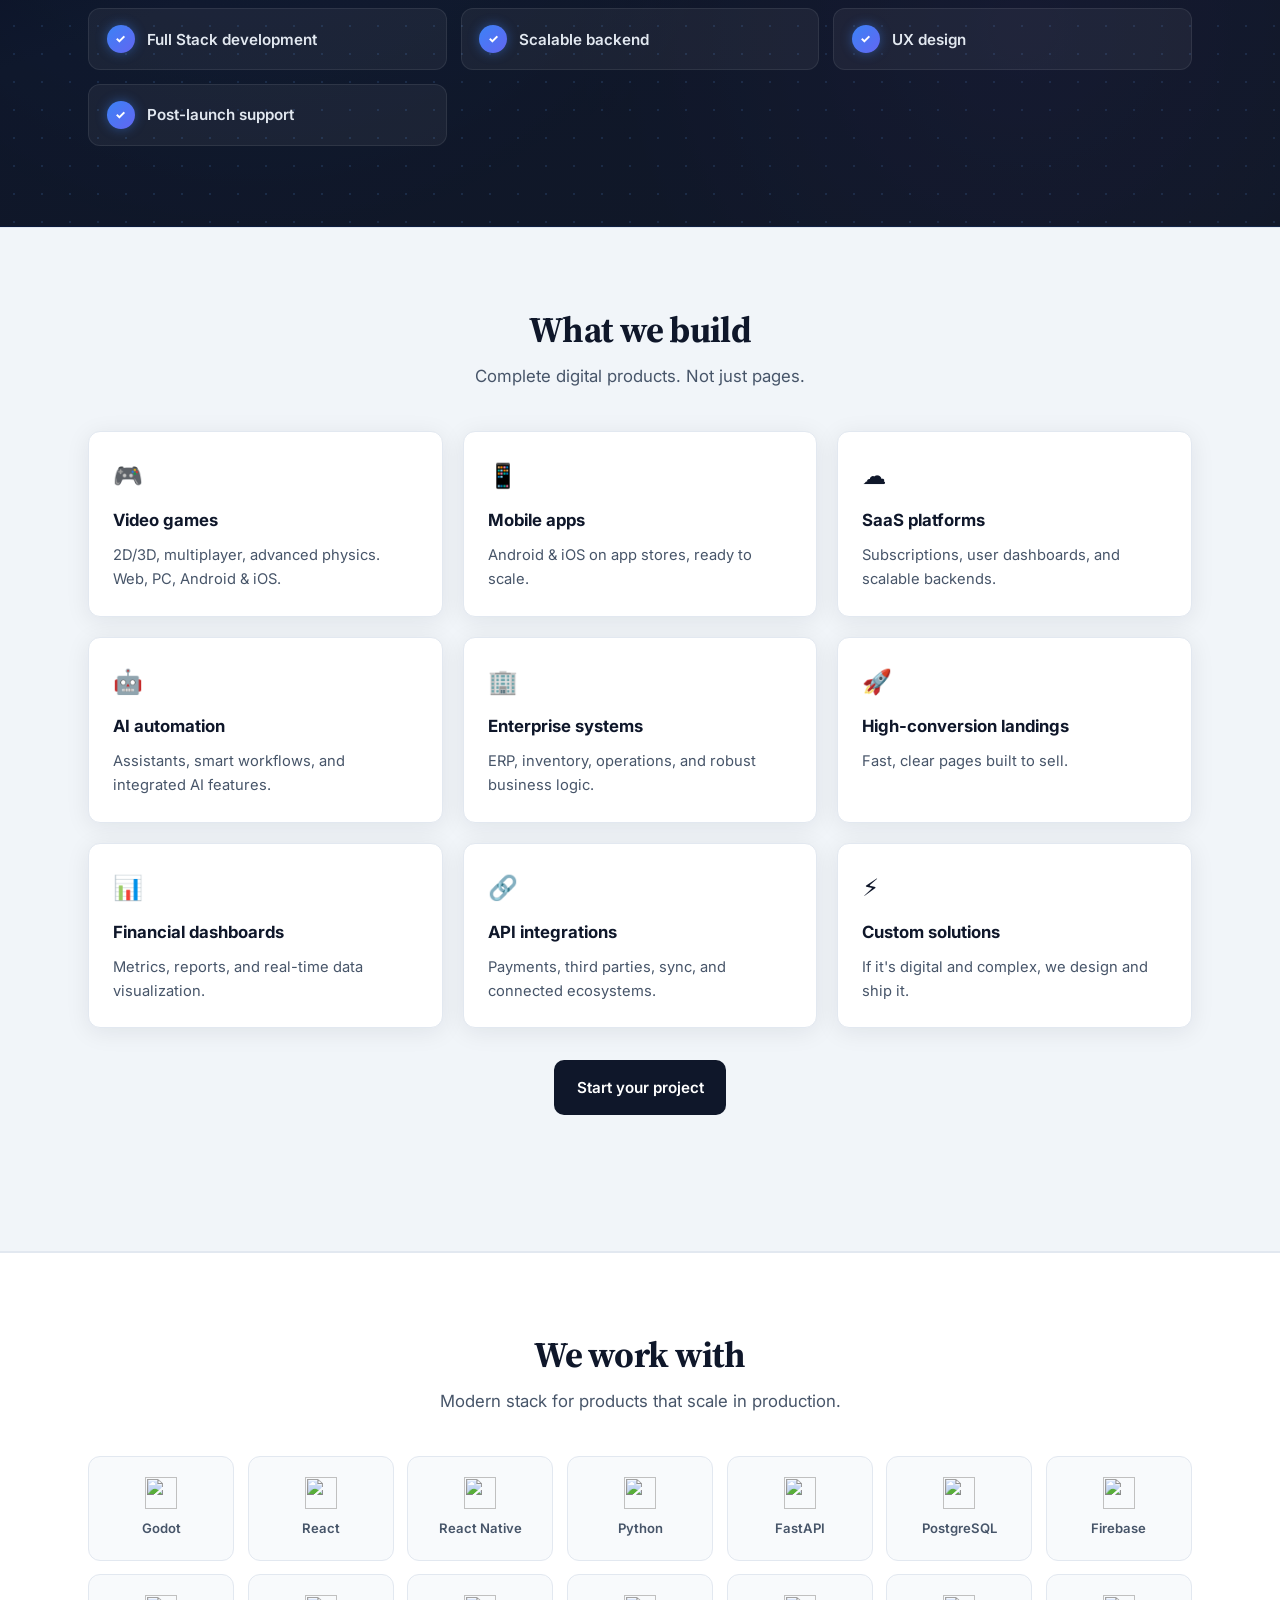
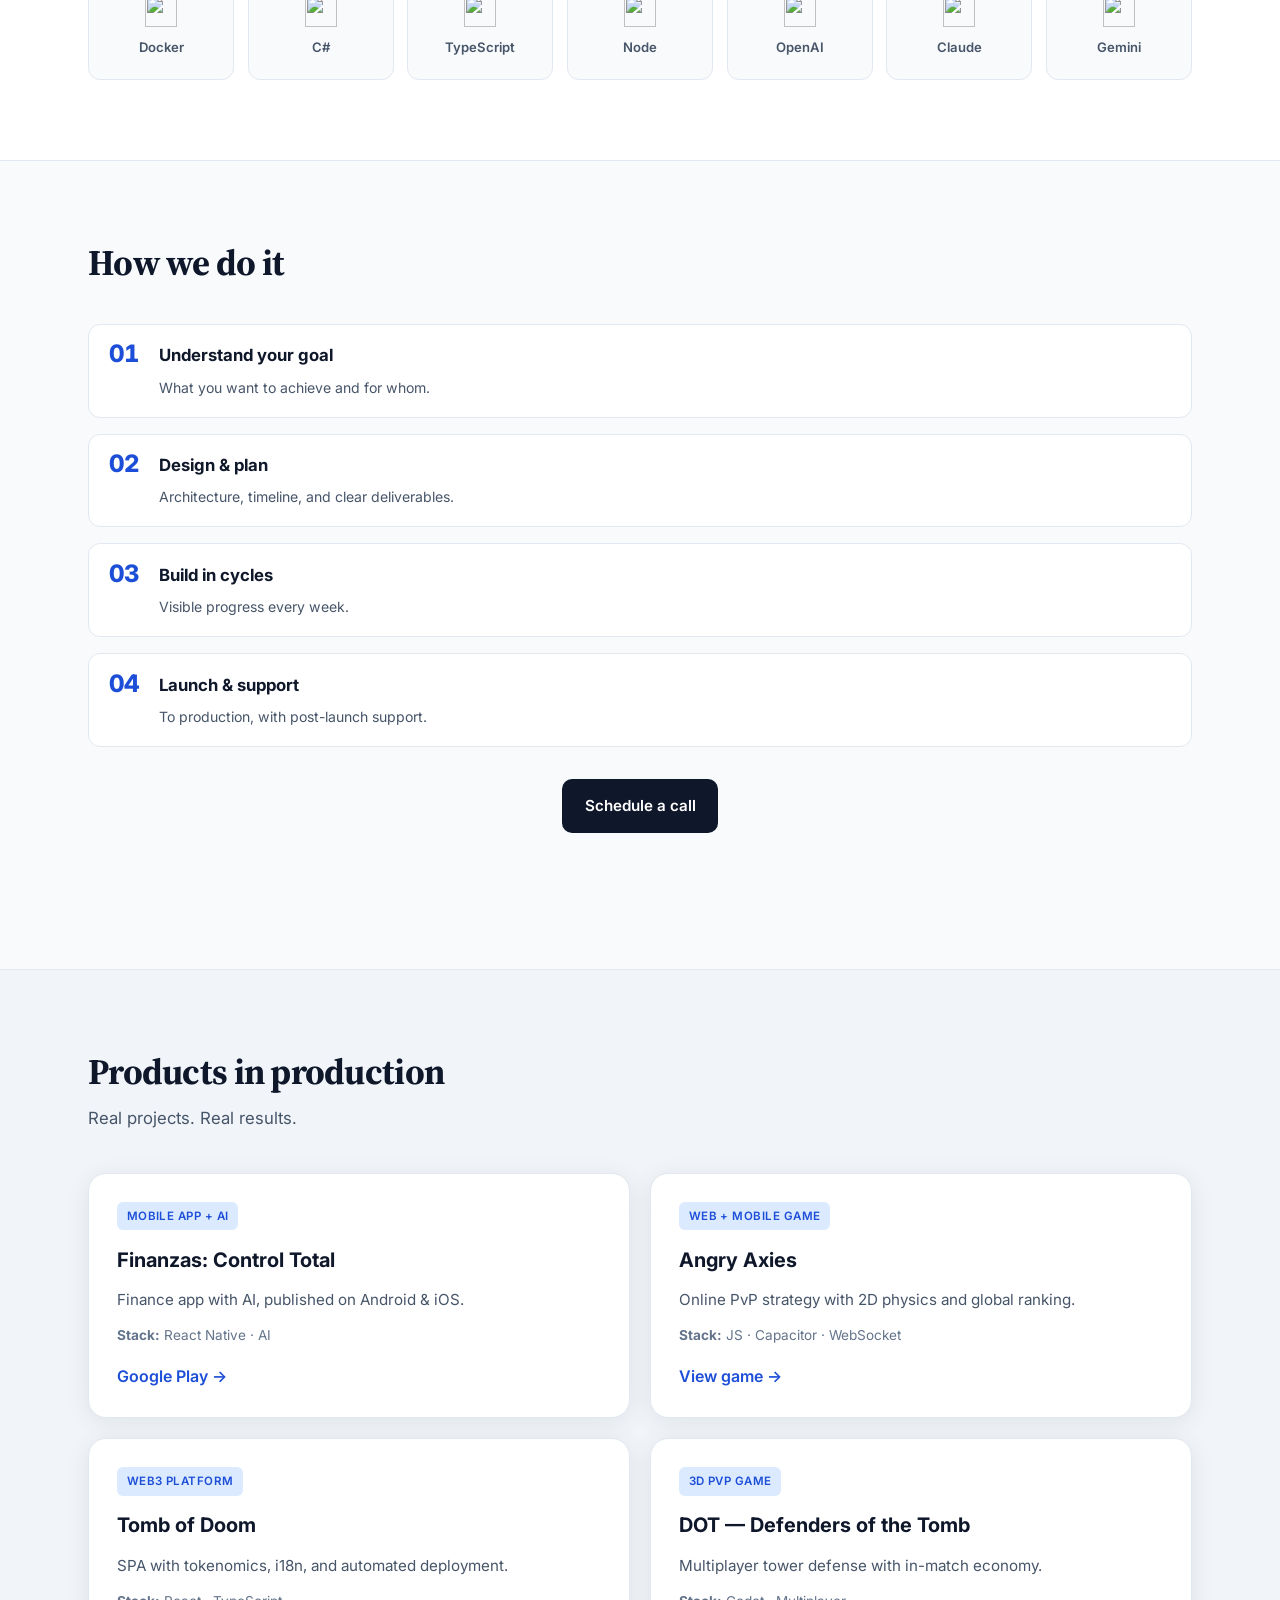
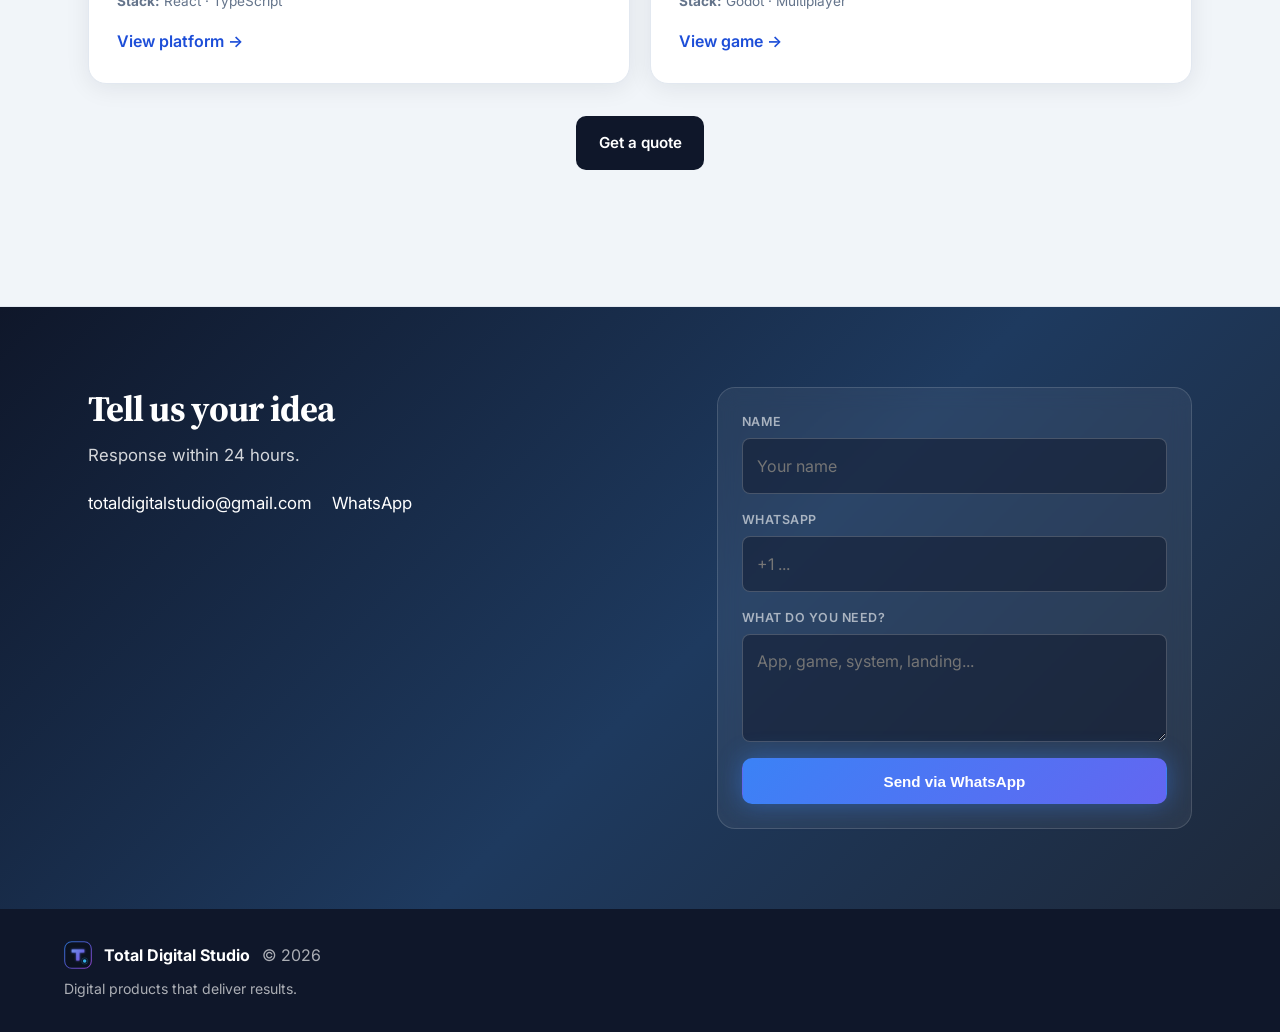
==== commit dbbf0708: "Actualizar Total Digital Studio: responsive, tech, autoridad y animaciones. Sincroniza logo, seccion" ====
--- a/total-digital-studio/index.html
+++ b/total-digital-studio/index.html
@@ -3,6 +3,8 @@
 <head>
   <meta charset="utf-8" />
   <meta name="viewport" content="width=device-width, initial-scale=1, viewport-fit=cover" />
+  <meta name="mobile-web-app-capable" content="yes" />
+  <meta name="apple-mobile-web-app-capable" content="yes" />
   <meta name="description" content="Total Digital Studio — Convertimos ideas en productos digitales: juegos, apps, SaaS, IA y sistemas que generan resultados." />
   <meta name="theme-color" content="#020617" />
   <title>Total Digital Studio — Productos digitales que generan resultados</title>
@@ -18,7 +20,9 @@
   <header class="site-header">
     <div class="site-header__inner">
       <a class="brand" href="./" aria-label="Total Digital Studio">
-        <span class="brand__mark" aria-hidden="true">TDS</span>
+        <span class="brand__mark" aria-hidden="true">
+          <img class="brand__logo" src="./logo.svg" alt="" width="40" height="40" />
+        </span>
         <span class="brand__text">
           <strong>Total Digital Studio</strong>
           <small data-i18n="brand.tagline">Productos digitales completos</small>
@@ -64,102 +68,223 @@
 
     <section class="section section--compact" id="nosotros">
       <div class="section__inner section__inner--narrow">
-        <p class="differentiator" data-i18n="about.lead">
+        <p class="differentiator reveal" data-reveal data-i18n="about.lead">
           No somos una agencia más. Somos un estudio que lleva juegos, fintech y plataformas complejas a producción real.
         </p>
       </div>
-      <div class="section-cta">
+      <div class="section-cta reveal" data-reveal>
         <a class="btn btn--primary" href="#contacto" data-i18n="cta.quote">Pedí un presupuesto</a>
+      </div>
+    </section>
+
+    <section class="section section--dark" id="por-que">
+      <div class="section__particles" aria-hidden="true"></div>
+      <div class="section__inner">
+        <header class="section__header section__header--center reveal" data-reveal>
+          <h2 class="section__title section__title--light" data-i18n="why.title">¿Por qué elegir Total Digital Studio?</h2>
+          <p class="section__lead section__lead--light" data-i18n="why.lead">Experiencia real en productos complejos, no solo en mockups.</p>
+        </header>
+        <div class="stats-row">
+          <div class="stat reveal" data-reveal>
+            <span class="stat__num" data-count="50" data-suffix="+">0</span>
+            <span class="stat__label" data-i18n="why.stat.products">Productos disponibles</span>
+          </div>
+          <div class="stat reveal" data-reveal>
+            <span class="stat__num" data-count="13" data-suffix="+">0</span>
+            <span class="stat__label" data-i18n="why.stat.tech">Tecnologías aplicables</span>
+          </div>
+          <div class="stat reveal" data-reveal>
+            <span class="stat__num" data-count="24" data-suffix="h">0</span>
+            <span class="stat__label" data-i18n="why.stat.response">Respuesta garantizada</span>
+          </div>
+        </div>
+        <ul class="authority-grid">
+          <li class="authority-item reveal" data-reveal>
+            <span class="authority-item__check" aria-hidden="true">✓</span>
+            <span data-i18n="why.1">Apps publicadas</span>
+          </li>
+          <li class="authority-item reveal" data-reveal>
+            <span class="authority-item__check" aria-hidden="true">✓</span>
+            <span data-i18n="why.2">Juegos online</span>
+          </li>
+          <li class="authority-item reveal" data-reveal>
+            <span class="authority-item__check" aria-hidden="true">✓</span>
+            <span data-i18n="why.3">IA integrada</span>
+          </li>
+          <li class="authority-item reveal" data-reveal>
+            <span class="authority-item__check" aria-hidden="true">✓</span>
+            <span data-i18n="why.4">Desarrollo Full Stack</span>
+          </li>
+          <li class="authority-item reveal" data-reveal>
+            <span class="authority-item__check" aria-hidden="true">✓</span>
+            <span data-i18n="why.5">Backend escalable</span>
+          </li>
+          <li class="authority-item reveal" data-reveal>
+            <span class="authority-item__check" aria-hidden="true">✓</span>
+            <span data-i18n="why.6">Diseño UX</span>
+          </li>
+          <li class="authority-item reveal" data-reveal>
+            <span class="authority-item__check" aria-hidden="true">✓</span>
+            <span data-i18n="why.7">Soporte posterior</span>
+          </li>
+        </ul>
       </div>
     </section>
 
     <section class="section section--muted" id="servicios">
       <div class="section__inner">
-        <header class="section__header section__header--center">
+        <header class="section__header section__header--center reveal" data-reveal>
           <h2 class="section__title" data-i18n="services.title">Qué construimos</h2>
           <p class="section__lead" data-i18n="services.lead">Productos digitales completos. No solo páginas.</p>
         </header>
         <div class="grid grid--3">
-          <article class="card card--wow" data-tilt>
+          <article class="card card--wow float-card reveal" data-reveal data-tilt>
             <div class="card__icon" aria-hidden="true">🎮</div>
             <h3 data-i18n="services.games.title">Videojuegos</h3>
             <p data-i18n="services.games.desc">2D/3D, multijugador y física avanzada. Web, PC, Android e iOS.</p>
           </article>
-          <article class="card card--wow" data-tilt>
+          <article class="card card--wow float-card reveal" data-reveal data-tilt>
             <div class="card__icon" aria-hidden="true">📱</div>
             <h3 data-i18n="services.mobile.title">Apps móviles</h3>
             <p data-i18n="services.mobile.desc">Android e iOS publicadas en tiendas, listas para escalar.</p>
           </article>
-          <article class="card card--wow" data-tilt>
+          <article class="card card--wow float-card reveal" data-reveal data-tilt>
             <div class="card__icon" aria-hidden="true">☁️</div>
             <h3 data-i18n="services.saas.title">Plataformas SaaS</h3>
             <p data-i18n="services.saas.desc">Suscripciones, paneles de usuario y backends escalables.</p>
           </article>
-          <article class="card card--wow" data-tilt>
+          <article class="card card--wow float-card reveal" data-reveal data-tilt>
             <div class="card__icon" aria-hidden="true">🤖</div>
             <h3 data-i18n="services.ai.title">Automatización con IA</h3>
             <p data-i18n="services.ai.desc">Asistentes, flujos inteligentes y features con IA integrada.</p>
           </article>
-          <article class="card card--wow" data-tilt>
+          <article class="card card--wow float-card reveal" data-reveal data-tilt>
             <div class="card__icon" aria-hidden="true">🏢</div>
             <h3 data-i18n="services.enterprise.title">Sistemas empresariales</h3>
             <p data-i18n="services.enterprise.desc">ERP, inventarios, operaciones y lógica de negocio robusta.</p>
           </article>
-          <article class="card card--wow" data-tilt>
+          <article class="card card--wow float-card reveal" data-reveal data-tilt>
             <div class="card__icon" aria-hidden="true">🚀</div>
             <h3 data-i18n="services.landing.title">Landings de conversión</h3>
             <p data-i18n="services.landing.desc">Páginas rápidas, claras y diseñadas para vender.</p>
           </article>
-          <article class="card card--wow" data-tilt>
+          <article class="card card--wow float-card reveal" data-reveal data-tilt>
             <div class="card__icon" aria-hidden="true">📊</div>
             <h3 data-i18n="services.dashboard.title">Dashboards financieros</h3>
             <p data-i18n="services.dashboard.desc">Métricas, reportes y visualización de datos en tiempo real.</p>
           </article>
-          <article class="card card--wow" data-tilt>
+          <article class="card card--wow float-card reveal" data-reveal data-tilt>
             <div class="card__icon" aria-hidden="true">🔗</div>
             <h3 data-i18n="services.api.title">Integraciones API</h3>
             <p data-i18n="services.api.desc">Pagos, terceros, sincronización y ecosistemas conectados.</p>
           </article>
-          <article class="card card--wow" data-tilt>
+          <article class="card card--wow float-card reveal" data-reveal data-tilt>
             <div class="card__icon" aria-hidden="true">⚡</div>
             <h3 data-i18n="services.custom.title">Soluciones a medida</h3>
             <p data-i18n="services.custom.desc">Si es digital y complejo, lo diseñamos y lo lanzamos.</p>
           </article>
         </div>
       </div>
-      <div class="section-cta">
+      <div class="section-cta reveal" data-reveal>
         <a class="btn btn--primary" href="#contacto" data-i18n="cta.start">Empecemos tu proyecto</a>
+      </div>
+    </section>
+
+    <section class="section section--tech" id="tecnologia">
+      <div class="section__inner">
+        <header class="section__header section__header--center reveal" data-reveal>
+          <h2 class="section__title" data-i18n="tech.title">Trabajamos con</h2>
+          <p class="section__lead" data-i18n="tech.lead">Stack moderno para productos que escalan en producción.</p>
+        </header>
+        <div class="tech-grid">
+          <div class="tech-item reveal" data-reveal>
+            <img src="https://cdn.simpleicons.org/godotengine/478cbf" alt="" width="32" height="32" loading="lazy" />
+            <span>Godot</span>
+          </div>
+          <div class="tech-item reveal" data-reveal>
+            <img src="https://cdn.simpleicons.org/react/61DAFB" alt="" width="32" height="32" loading="lazy" />
+            <span>React</span>
+          </div>
+          <div class="tech-item reveal" data-reveal>
+            <img src="https://cdn.simpleicons.org/react/61DAFB" alt="" width="32" height="32" loading="lazy" />
+            <span>React Native</span>
+          </div>
+          <div class="tech-item reveal" data-reveal>
+            <img src="https://cdn.simpleicons.org/python/3776AB" alt="" width="32" height="32" loading="lazy" />
+            <span>Python</span>
+          </div>
+          <div class="tech-item reveal" data-reveal>
+            <img src="https://cdn.simpleicons.org/fastapi/009688" alt="" width="32" height="32" loading="lazy" />
+            <span>FastAPI</span>
+          </div>
+          <div class="tech-item reveal" data-reveal>
+            <img src="https://cdn.simpleicons.org/postgresql/4169E1" alt="" width="32" height="32" loading="lazy" />
+            <span>PostgreSQL</span>
+          </div>
+          <div class="tech-item reveal" data-reveal>
+            <img src="https://cdn.simpleicons.org/firebase/FFCA28" alt="" width="32" height="32" loading="lazy" />
+            <span>Firebase</span>
+          </div>
+          <div class="tech-item reveal" data-reveal>
+            <img src="https://cdn.simpleicons.org/docker/2496ED" alt="" width="32" height="32" loading="lazy" />
+            <span>Docker</span>
+          </div>
+          <div class="tech-item reveal" data-reveal>
+            <img src="./icons/csharp.svg" alt="" width="32" height="32" loading="lazy" />
+            <span>C#</span>
+          </div>
+          <div class="tech-item reveal" data-reveal>
+            <img src="https://cdn.simpleicons.org/typescript/3178C6" alt="" width="32" height="32" loading="lazy" />
+            <span>TypeScript</span>
+          </div>
+          <div class="tech-item reveal" data-reveal>
+            <img src="https://cdn.simpleicons.org/nodedotjs/339933" alt="" width="32" height="32" loading="lazy" />
+            <span>Node</span>
+          </div>
+          <div class="tech-item reveal" data-reveal>
+            <img src="./icons/openai.svg" alt="" width="32" height="32" loading="lazy" />
+            <span>OpenAI</span>
+          </div>
+          <div class="tech-item reveal" data-reveal>
+            <img src="https://cdn.simpleicons.org/anthropic/CC785C" alt="" width="32" height="32" loading="lazy" />
+            <span>Claude</span>
+          </div>
+          <div class="tech-item reveal" data-reveal>
+            <img src="https://cdn.simpleicons.org/googlegemini/8E75B2" alt="" width="32" height="32" loading="lazy" />
+            <span>Gemini</span>
+          </div>
+        </div>
       </div>
     </section>
 
     <section class="section" id="proceso">
       <div class="section__inner">
-        <header class="section__header">
+        <header class="section__header reveal" data-reveal>
           <h2 class="section__title" data-i18n="process.title">Cómo lo hacemos</h2>
         </header>
         <ol class="steps steps--compact">
-          <li class="step">
+          <li class="step reveal" data-reveal>
             <span class="step__num">01</span>
             <div>
               <h3 data-i18n="process.1.title">Entendemos tu objetivo</h3>
               <p data-i18n="process.1.desc">Qué querés lograr y para quién.</p>
             </div>
           </li>
-          <li class="step">
+          <li class="step reveal" data-reveal>
             <span class="step__num">02</span>
             <div>
               <h3 data-i18n="process.2.title">Diseñamos y planificamos</h3>
               <p data-i18n="process.2.desc">Arquitectura, plazos y entregas claras.</p>
             </div>
           </li>
-          <li class="step">
+          <li class="step reveal" data-reveal>
             <span class="step__num">03</span>
             <div>
               <h3 data-i18n="process.3.title">Construimos en ciclos</h3>
               <p data-i18n="process.3.desc">Avances visibles cada semana.</p>
             </div>
           </li>
-          <li class="step">
+          <li class="step reveal" data-reveal>
             <span class="step__num">04</span>
             <div>
               <h3 data-i18n="process.4.title">Lanzamos y acompañamos</h3>
@@ -175,12 +300,12 @@
 
     <section class="section section--muted" id="portafolio">
       <div class="section__inner">
-        <header class="section__header">
+        <header class="section__header reveal" data-reveal>
           <h2 class="section__title" data-i18n="portfolio.title">Productos en producción</h2>
           <p class="section__lead" data-i18n="portfolio.lead">Proyectos reales. Resultados reales.</p>
         </header>
         <div class="grid grid--2">
-          <article class="project project--wow" data-tilt>
+          <article class="project project--wow float-card reveal" data-reveal data-tilt>
             <div class="project__meta">
               <span class="project__type" data-i18n="portfolio.ct.type">App móvil + IA</span>
             </div>
@@ -189,7 +314,25 @@
             <p class="project__stack"><strong>Stack:</strong> <span data-i18n="portfolio.ct.stack">React Native · IA</span></p>
             <a class="project__link" href="https://play.google.com/store/apps/details?id=com.maxicoria.controltotal&hl=es_AR" target="_blank" rel="noopener noreferrer" data-i18n="portfolio.ct.link">Google Play →</a>
           </article>
-          <article class="project project--wow" data-tilt>
+          <article class="project project--wow float-card reveal" data-reveal data-tilt>
+            <div class="project__meta">
+              <span class="project__type" data-i18n="portfolio.aa.type">Juego web + móvil</span>
+            </div>
+            <h3>Angry Axies</h3>
+            <p data-i18n="portfolio.aa.desc">Estrategia PvP online con física 2D y ranking global.</p>
+            <p class="project__stack"><strong>Stack:</strong> <span data-i18n="portfolio.aa.stack">JS · Capacitor · WebSocket</span></p>
+            <a class="project__link" href="https://coriamaximiliano.github.io/Angry-Axies/" target="_blank" rel="noopener noreferrer" data-i18n="portfolio.aa.link">Ver juego →</a>
+          </article>
+          <article class="project project--wow float-card reveal" data-reveal data-tilt>
+            <div class="project__meta">
+              <span class="project__type" data-i18n="portfolio.tod.type">Plataforma Web3</span>
+            </div>
+            <h3>Tomb of Doom</h3>
+            <p data-i18n="portfolio.tod.desc">SPA con tokenomics, i18n y despliegue automatizado.</p>
+            <p class="project__stack"><strong>Stack:</strong> React · TypeScript</p>
+            <a class="project__link" href="https://coriamaximiliano.github.io/Tomb-of-Doom/" target="_blank" rel="noopener noreferrer" data-i18n="portfolio.tod.link">Ver plataforma →</a>
+          </article>
+          <article class="project project--wow float-card reveal" data-reveal data-tilt>
             <div class="project__meta">
               <span class="project__type" data-i18n="portfolio.dot.type">Juego 3D PvP</span>
             </div>
@@ -198,24 +341,6 @@
             <p class="project__stack"><strong>Stack:</strong> <span data-i18n="portfolio.dot.stack">Godot · Multiplayer</span></p>
             <a class="project__link" href="https://coriamaximiliano.github.io/Tomb-of-Doom/" target="_blank" rel="noopener noreferrer" data-i18n="portfolio.dot.link">Ver juego →</a>
           </article>
-          <article class="project project--wow" data-tilt>
-            <div class="project__meta">
-              <span class="project__type" data-i18n="portfolio.aa.type">Juego web + móvil</span>
-            </div>
-            <h3>Angry Axies</h3>
-            <p data-i18n="portfolio.aa.desc">Estrategia PvP online con física 2D y ranking global.</p>
-            <p class="project__stack"><strong>Stack:</strong> <span data-i18n="portfolio.aa.stack">JS · Capacitor · WebSocket</span></p>
-            <a class="project__link" href="https://coriamaximiliano.github.io/Angry-Axies/" target="_blank" rel="noopener noreferrer" data-i18n="portfolio.aa.link">Ver juego →</a>
-          </article>
-          <article class="project project--wow" data-tilt>
-            <div class="project__meta">
-              <span class="project__type" data-i18n="portfolio.tod.type">Plataforma Web3</span>
-            </div>
-            <h3>Tomb of Doom</h3>
-            <p data-i18n="portfolio.tod.desc">SPA con tokenomics, i18n y despliegue automatizado.</p>
-            <p class="project__stack"><strong>Stack:</strong> React · TypeScript</p>
-            <a class="project__link" href="https://coriamaximiliano.github.io/Tomb-of-Doom/" target="_blank" rel="noopener noreferrer" data-i18n="portfolio.tod.link">Ver plataforma →</a>
-          </article>
         </div>
       </div>
       <div class="section-cta">
@@ -227,7 +352,7 @@
       <div class="section__inner section__inner--contact">
         <div>
           <h2 class="section__title section__title--light" data-i18n="contact.title">Contanos tu idea</h2>
-          <p class="section__lead section__lead--light" data-i18n="contact.lead">3 campos. Respuesta en menos de 24 h.</p>
+          <p class="section__lead section__lead--light" data-i18n="contact.lead">Respuesta en menos de 24 h.</p>
           <ul class="contact-list contact-list--inline">
             <li>
               <a href="mailto:totaldigitalstudio@gmail.com">totaldigitalstudio@gmail.com</a>
@@ -259,6 +384,7 @@
   <footer class="site-footer">
     <div class="site-footer__inner">
       <p class="site-footer__brand">
+        <img class="site-footer__logo" src="./logo.svg" alt="" width="28" height="28" />
         <strong>Total Digital Studio</strong>
         <span data-i18n="footer.rights">© 2026</span>
       </p>
@@ -269,6 +395,7 @@
   <script src="./i18n.js"></script>
   <script src="./nav.js"></script>
   <script src="./hero-effects.js"></script>
+  <script src="./scroll-animations.js"></script>
   <script src="./contact-form.js"></script>
 </body>
 </html>
--- a/total-digital-studio/site.css
+++ b/total-digital-studio/site.css
@@ -20,6 +20,10 @@
   --font-display: "Source Serif 4", Georgia, serif;
   --safe-top: env(safe-area-inset-top, 0px);
   --safe-bottom: env(safe-area-inset-bottom, 0px);
+  --safe-left: env(safe-area-inset-left, 0px);
+  --safe-right: env(safe-area-inset-right, 0px);
+  --page-pad: clamp(1rem, 4vw, 1.5rem);
+  --touch-min: 2.75rem;
 }
 
 *,
@@ -32,6 +36,7 @@
   scroll-behavior: smooth;
   -webkit-text-size-adjust: 100%;
   text-size-adjust: 100%;
+  overflow-x: clip;
 }
 
 body {
@@ -90,10 +95,12 @@
 .site-header__inner {
   display: flex;
   align-items: center;
-  gap: 1rem;
+  gap: 0.65rem;
   max-width: var(--max);
   margin: 0 auto;
-  padding: 0.85rem 1.25rem;
+  padding: 0.75rem var(--page-pad);
+  padding-left: calc(var(--page-pad) + var(--safe-left));
+  padding-right: calc(var(--page-pad) + var(--safe-right));
 }
 
 .brand {
@@ -107,17 +114,24 @@
 }
 
 .brand__mark {
-  display: grid;
-  place-items: center;
+  display: flex;
+  align-items: center;
+  justify-content: center;
+  flex-shrink: 0;
+  line-height: 0;
+}
+
+.brand__logo {
+  display: block;
   width: 2.5rem;
   height: 2.5rem;
-  border-radius: 10px;
-  background: linear-gradient(135deg, var(--accent-dark) 0%, var(--accent) 100%);
-  color: #fff;
-  font-size: 0.72rem;
-  font-weight: 800;
-  letter-spacing: 0.04em;
-  flex-shrink: 0;
+  filter: drop-shadow(0 2px 8px rgba(59, 130, 246, 0.25));
+  transition: filter 0.25s, transform 0.25s;
+}
+
+.brand:hover .brand__logo {
+  filter: drop-shadow(0 4px 14px rgba(99, 102, 241, 0.45));
+  transform: scale(1.04);
 }
 
 .brand__text {
@@ -181,6 +195,8 @@
   border: 1px solid var(--border);
   background: var(--surface);
   color: var(--text-soft);
+  min-width: var(--touch-min);
+  min-height: var(--touch-min);
   padding: 0.35rem 0.55rem;
   border-radius: 6px;
   font-size: 0.72rem;
@@ -205,8 +221,8 @@
   flex-direction: column;
   justify-content: center;
   gap: 5px;
-  width: 2.5rem;
-  height: 2.5rem;
+  width: var(--touch-min);
+  height: var(--touch-min);
   padding: 0;
   border: 1px solid var(--border);
   border-radius: 8px;
@@ -240,8 +256,10 @@
 .mobile-nav {
   display: flex;
   flex-direction: column;
-  gap: 0.25rem;
-  padding: 0 1.25rem 1rem;
+  gap: 0;
+  padding: 0 var(--page-pad) calc(1rem + var(--safe-bottom));
+  padding-left: calc(var(--page-pad) + var(--safe-left));
+  padding-right: calc(var(--page-pad) + var(--safe-right));
   border-top: 1px solid var(--border);
   background: var(--surface);
 }
@@ -251,7 +269,10 @@
 }
 
 .mobile-nav a {
-  padding: 0.75rem 0;
+  padding: 0.9rem 0;
+  min-height: var(--touch-min);
+  display: flex;
+  align-items: center;
   text-decoration: none;
   color: var(--text-muted);
   font-weight: 500;
@@ -260,8 +281,13 @@
 
 .mobile-nav a:last-child {
   border-bottom: none;
-  color: var(--accent);
+  color: #fff;
   font-weight: 600;
+  justify-content: center;
+  margin-top: 0.5rem;
+  padding: 0.85rem 1rem;
+  background: var(--accent-dark);
+  border-radius: 10px;
 }
 
 /* —— Hero —— */
@@ -274,7 +300,8 @@
 .hero--wow {
   background: #020617;
   color: #f8fafc;
-  min-height: clamp(28rem, 88vh, 40rem);
+  min-height: min(100svh, 52rem);
+  min-height: min(100dvh, 52rem);
   display: flex;
   align-items: center;
 }
@@ -322,20 +349,27 @@
 .hero__inner {
   position: relative;
   z-index: 2;
+  width: 100%;
   max-width: var(--max);
   margin: 0 auto;
-  padding: clamp(4rem, 10vw, 6rem) 1.25rem clamp(3rem, 6vw, 4rem);
+  padding: clamp(3rem, 8vw, 6rem) var(--page-pad) clamp(2.5rem, 6vw, 4rem);
+  padding-left: calc(var(--page-pad) + var(--safe-left));
+  padding-right: calc(var(--page-pad) + var(--safe-right));
   transition: transform 0.15s ease-out;
+}
+
+.hero--wow .hero__title {
+  max-width: 100%;
+  color: #fff;
+  text-shadow: 0 0 40px rgba(59, 130, 246, 0.25);
+  text-wrap: balance;
+  overflow-wrap: anywhere;
 }
 
 .hero--wow .hero__eyebrow {
   color: #60a5fa;
-}
-
-.hero--wow .hero__title {
-  max-width: 14ch;
-  color: #fff;
-  text-shadow: 0 0 40px rgba(59, 130, 246, 0.25);
+  font-size: clamp(0.68rem, 2.5vw, 0.82rem);
+  line-height: 1.4;
 }
 
 .hero--wow .hero__lead {
@@ -362,9 +396,9 @@
 
 .hero__title {
   margin: 0 0 1.25rem;
-  max-width: 18ch;
+  max-width: 100%;
   font-family: var(--font-display);
-  font-size: clamp(2rem, 5.5vw, 3.25rem);
+  font-size: clamp(1.65rem, 5vw + 0.5rem, 3.25rem);
   font-weight: 700;
   line-height: 1.12;
   letter-spacing: -0.02em;
@@ -382,7 +416,13 @@
   display: flex;
   flex-wrap: wrap;
   gap: 0.75rem;
-  margin-bottom: 2.5rem;
+  margin-bottom: 2rem;
+}
+
+.hero__actions .btn {
+  flex: 1 1 auto;
+  min-width: min(100%, 11rem);
+  min-height: var(--touch-min);
 }
 
 .hero__trust {
@@ -415,14 +455,16 @@
   display: inline-flex;
   align-items: center;
   justify-content: center;
+  min-height: var(--touch-min);
   padding: 0.85rem 1.35rem;
   border-radius: 10px;
-  font-size: 0.95rem;
+  font-size: clamp(0.88rem, 2.5vw, 0.95rem);
   font-weight: 600;
   text-decoration: none;
   border: 1px solid transparent;
   transition: background 0.15s, color 0.15s, border-color 0.15s, transform 0.15s;
   cursor: pointer;
+  text-align: center;
 }
 
 .btn:hover {
@@ -502,10 +544,43 @@
   color: #fff;
 }
 
+.section--dark {
+  position: relative;
+  overflow: hidden;
+  background: linear-gradient(160deg, #020617 0%, #0f172a 45%, #111827 100%);
+  color: #f8fafc;
+  border-block: 1px solid rgba(59, 130, 246, 0.15);
+}
+
+.section--dark .section__particles {
+  position: absolute;
+  inset: 0;
+  pointer-events: none;
+  opacity: 0.35;
+  background-image:
+    radial-gradient(circle at 20% 30%, rgba(59, 130, 246, 0.15) 0%, transparent 45%),
+    radial-gradient(circle at 80% 70%, rgba(139, 92, 246, 0.12) 0%, transparent 40%),
+    radial-gradient(rgba(96, 165, 250, 0.4) 1px, transparent 1px);
+  background-size: auto, auto, 28px 28px;
+  animation: particleDrift 24s linear infinite;
+}
+
+@keyframes particleDrift {
+  0% { background-position: 0 0, 0 0, 0 0; }
+  100% { background-position: 0 0, 0 0, 28px 28px; }
+}
+
+.section--tech {
+  background: var(--surface);
+  border-block: 1px solid var(--border);
+}
+
 .section__inner {
   max-width: var(--max);
   margin: 0 auto;
-  padding: 0 1.25rem;
+  padding: 0 var(--page-pad);
+  padding-left: calc(var(--page-pad) + var(--safe-left));
+  padding-right: calc(var(--page-pad) + var(--safe-right));
 }
 
 .section__inner--split {
@@ -794,7 +869,12 @@
 .section-cta {
   display: flex;
   justify-content: center;
-  padding: 2rem 1.25rem clamp(2.5rem, 5vw, 3.5rem);
+  padding: 2rem var(--page-pad) clamp(2.5rem, 5vw, 3.5rem);
+}
+
+.section-cta .btn {
+  width: 100%;
+  max-width: 22rem;
 }
 
 .differentiator {
@@ -808,13 +888,175 @@
 
 .card--wow,
 .project--wow {
-  transition: transform 0.2s, box-shadow 0.25s, border-color 0.25s;
+  transition: transform 0.25s, box-shadow 0.3s, border-color 0.3s;
 }
 
 .card--wow:hover,
 .project--wow:hover {
+  border-color: rgba(59, 130, 246, 0.45);
+  box-shadow: 0 16px 48px rgba(29, 78, 216, 0.16), 0 0 0 1px rgba(59, 130, 246, 0.08);
+  transform: translateY(-4px);
+}
+
+/* —— Authority & stats —— */
+.stats-row {
+  display: grid;
+  grid-template-columns: repeat(3, 1fr);
+  gap: 1rem;
+  margin-bottom: 2.5rem;
+}
+
+.stat {
+  text-align: center;
+  padding: 1.5rem 1rem;
+  background: rgba(255, 255, 255, 0.04);
+  border: 1px solid rgba(96, 165, 250, 0.2);
+  border-radius: var(--radius-lg);
+  box-shadow: 0 0 32px rgba(59, 130, 246, 0.08);
+}
+
+.stat__num {
+  display: block;
+  font-family: var(--font-display);
+  font-size: clamp(2rem, 5vw, 2.75rem);
+  font-weight: 700;
+  line-height: 1.1;
+  background: linear-gradient(135deg, #60a5fa, #a78bfa);
+  -webkit-background-clip: text;
+  background-clip: text;
+  color: transparent;
+  font-variant-numeric: tabular-nums;
+}
+
+.stat__label {
+  display: block;
+  margin-top: 0.35rem;
+  font-size: 0.82rem;
+  font-weight: 500;
+  color: #94a3b8;
+  letter-spacing: 0.02em;
+}
+
+.authority-grid {
+  display: grid;
+  grid-template-columns: repeat(2, 1fr);
+  gap: 0.85rem;
+  margin: 0;
+  padding: 0;
+  list-style: none;
+}
+
+.authority-item {
+  display: flex;
+  align-items: center;
+  gap: 0.75rem;
+  padding: 1rem 1.1rem;
+  background: rgba(255, 255, 255, 0.05);
+  border: 1px solid rgba(255, 255, 255, 0.08);
+  border-radius: var(--radius);
+  font-size: 0.95rem;
+  font-weight: 600;
+  color: #e2e8f0;
+  transition: border-color 0.2s, background 0.2s, box-shadow 0.2s;
+}
+
+.authority-item:hover {
+  border-color: rgba(96, 165, 250, 0.35);
+  background: rgba(59, 130, 246, 0.08);
+  box-shadow: 0 0 24px rgba(59, 130, 246, 0.12);
+}
+
+.authority-item__check {
+  display: grid;
+  place-items: center;
+  width: 1.75rem;
+  height: 1.75rem;
+  flex-shrink: 0;
+  border-radius: 50%;
+  background: linear-gradient(135deg, #3b82f6, #6366f1);
+  color: #fff;
+  font-size: 0.75rem;
+  font-weight: 800;
+  box-shadow: 0 0 12px rgba(59, 130, 246, 0.45);
+}
+
+/* —— Tech stack —— */
+.tech-grid {
+  display: grid;
+  grid-template-columns: repeat(2, 1fr);
+  gap: 0.85rem;
+}
+
+.tech-item {
+  display: flex;
+  flex-direction: column;
+  align-items: center;
+  justify-content: center;
+  gap: 0.6rem;
+  padding: 1.25rem 0.75rem;
+  background: var(--bg);
+  border: 1px solid var(--border);
+  border-radius: var(--radius);
+  text-align: center;
+  transition: transform 0.25s, box-shadow 0.25s, border-color 0.25s;
+}
+
+.tech-item img {
+  width: 2rem;
+  height: 2rem;
+  object-fit: contain;
+}
+
+.tech-item span {
+  font-size: 0.82rem;
+  font-weight: 600;
+  color: var(--text-muted);
+}
+
+.tech-item:hover {
+  transform: translateY(-3px);
   border-color: rgba(59, 130, 246, 0.35);
-  box-shadow: 0 12px 40px rgba(29, 78, 216, 0.12);
+  box-shadow: 0 8px 28px rgba(29, 78, 216, 0.1);
+}
+
+.tech-item:hover span {
+  color: var(--text);
+}
+
+/* —— Scroll reveal —— */
+.reveal {
+  opacity: 0;
+  transform: translateY(1.5rem);
+  transition:
+    opacity 0.65s cubic-bezier(0.22, 1, 0.36, 1),
+    transform 0.65s cubic-bezier(0.22, 1, 0.36, 1);
+  transition-delay: var(--reveal-delay, 0s);
+}
+
+.reveal.is-visible {
+  opacity: 1;
+  transform: translateY(0);
+}
+
+@keyframes subtleFloat {
+  0%, 100% { transform: translateY(0); }
+  50% { transform: translateY(-5px); }
+}
+
+.float-card.is-visible:nth-child(3n + 1) {
+  animation: subtleFloat 7s ease-in-out infinite;
+}
+
+.float-card.is-visible:nth-child(3n + 2) {
+  animation: subtleFloat 7.5s ease-in-out 0.8s infinite;
+}
+
+.float-card.is-visible:nth-child(3n) {
+  animation: subtleFloat 6.5s ease-in-out 1.6s infinite;
+}
+
+.float-card.is-visible:hover {
+  animation: none;
 }
 
 .steps--compact .step {
@@ -862,13 +1104,15 @@
 .contact-form input,
 .contact-form textarea {
   width: 100%;
-  padding: 0.75rem 0.9rem;
+  padding: 0.85rem 0.9rem;
   border: 1px solid rgba(255, 255, 255, 0.2);
   border-radius: 8px;
   background: rgba(15, 23, 42, 0.5);
   color: #fff;
   font: inherit;
+  font-size: 1rem;
   resize: vertical;
+  min-height: var(--touch-min);
 }
 
 .contact-form input:focus,
@@ -883,9 +1127,24 @@
     animation: none;
   }
 
+  .section--dark .section__particles {
+    animation: none;
+  }
+
+  .reveal {
+    opacity: 1;
+    transform: none;
+    transition: none;
+  }
+
+  .float-card.is-visible {
+    animation: none !important;
+  }
+
   .card--wow:hover,
   .project--wow:hover,
-  .btn:hover {
+  .btn:hover,
+  .tech-item:hover {
     transform: none;
   }
 }
@@ -894,7 +1153,9 @@
 .site-footer {
   background: var(--accent-dark);
   color: rgba(255, 255, 255, 0.65);
-  padding: 2rem 1.25rem calc(2rem + var(--safe-bottom));
+  padding: 2rem var(--page-pad) calc(2rem + var(--safe-bottom));
+  padding-left: calc(var(--page-pad) + var(--safe-left));
+  padding-right: calc(var(--page-pad) + var(--safe-right));
 }
 
 .site-footer__inner {
@@ -908,8 +1169,13 @@
   margin: 0;
   display: flex;
   flex-wrap: wrap;
-  gap: 0.35rem 1rem;
-  align-items: baseline;
+  gap: 0.5rem 0.75rem;
+  align-items: center;
+}
+
+.site-footer__logo {
+  flex-shrink: 0;
+  opacity: 0.92;
 }
 
 .site-footer__brand strong {
@@ -922,6 +1188,112 @@
 }
 
 /* —— Responsive —— */
+
+/* Móvil pequeño */
+@media (max-width: 380px) {
+  .brand__text small {
+    display: none;
+  }
+
+  .brand__text strong {
+    font-size: 0.82rem;
+  }
+
+  .stats-row {
+    grid-template-columns: 1fr;
+  }
+
+  .authority-grid {
+    grid-template-columns: 1fr;
+  }
+
+  .tech-grid {
+    grid-template-columns: repeat(2, 1fr);
+  }
+
+  .hero__actions {
+    flex-direction: column;
+  }
+
+  .hero__actions .btn {
+    width: 100%;
+    min-width: 0;
+  }
+
+  .hero__trust {
+    flex-direction: column;
+    gap: 0.5rem;
+  }
+
+  .card,
+  .project,
+  .step {
+    padding: 1.15rem;
+  }
+}
+
+/* Móvil */
+@media (max-width: 639px) {
+  .hero--wow .hero__lead {
+    max-width: 100%;
+  }
+
+  .stats-row {
+    grid-template-columns: 1fr;
+    gap: 0.75rem;
+  }
+
+  .authority-grid {
+    grid-template-columns: 1fr;
+  }
+
+  .tech-grid {
+    grid-template-columns: repeat(2, 1fr);
+  }
+
+  .section__header {
+    margin-bottom: 1.75rem;
+  }
+
+  .section__lead {
+    font-size: 0.98rem;
+  }
+
+  .differentiator {
+    font-size: clamp(1.05rem, 4.5vw, 1.35rem);
+    padding: 0 0.25rem;
+  }
+
+  .hero__glow--1 {
+    width: 16rem;
+    height: 16rem;
+    right: -5rem;
+  }
+
+  .hero__glow--2 {
+    width: 14rem;
+    height: 14rem;
+    left: -4rem;
+  }
+}
+
+/* Landscape móvil / tablet baja */
+@media (max-height: 32rem) and (orientation: landscape) {
+  .hero--wow {
+    min-height: auto;
+  }
+
+  .hero__inner {
+    padding-top: 2rem;
+    padding-bottom: 2rem;
+  }
+
+  .hero__trust {
+    margin-top: 0.5rem;
+  }
+}
+
+/* Tablet */
 @media (min-width: 640px) {
   .grid--2 {
     grid-template-columns: repeat(2, 1fr);
@@ -930,8 +1302,34 @@
   .grid--3 {
     grid-template-columns: repeat(2, 1fr);
   }
-}
-
+
+  .tech-grid {
+    grid-template-columns: repeat(4, 1fr);
+  }
+
+  .authority-grid {
+    grid-template-columns: repeat(3, 1fr);
+  }
+
+  .stats-row {
+    gap: 1.25rem;
+  }
+
+  .hero__actions .btn {
+    flex: 0 1 auto;
+    width: auto;
+  }
+
+  .section-cta .btn {
+    width: auto;
+  }
+
+  .hero--wow .hero__title {
+    max-width: 18ch;
+  }
+}
+
+/* Desktop */
 @media (min-width: 900px) {
   .site-nav {
     display: flex;
@@ -950,17 +1348,51 @@
 
   .section__inner--contact {
     grid-template-columns: 1.1fr 0.9fr;
-    align-items: center;
+    align-items: start;
     gap: 3rem;
   }
 
   .grid--3 {
     grid-template-columns: repeat(3, 1fr);
   }
-}
-
+
+  .tech-grid {
+    grid-template-columns: repeat(7, 1fr);
+  }
+
+  .authority-item:last-child {
+    grid-column: span 1;
+  }
+
+  .hero--wow .hero__title {
+    max-width: 16ch;
+    font-size: clamp(2.25rem, 3.5vw, 3.35rem);
+  }
+}
+
+/* Pantallas grandes */
 @media (min-width: 1100px) {
   .brand__text strong {
     font-size: 1rem;
   }
-}
+
+  .hero--wow .hero__title {
+    max-width: 18ch;
+  }
+}
+
+/* Ultra-wide: contenido centrado sin estirar */
+@media (min-width: 1400px) {
+  :root {
+    --page-pad: 1.5rem;
+  }
+}
+
+/* Touch: sin hover transform */
+@media (hover: none), (pointer: coarse) {
+  .card--wow:hover,
+  .project--wow:hover,
+  .card:hover {
+    transform: none;
+  }
+}
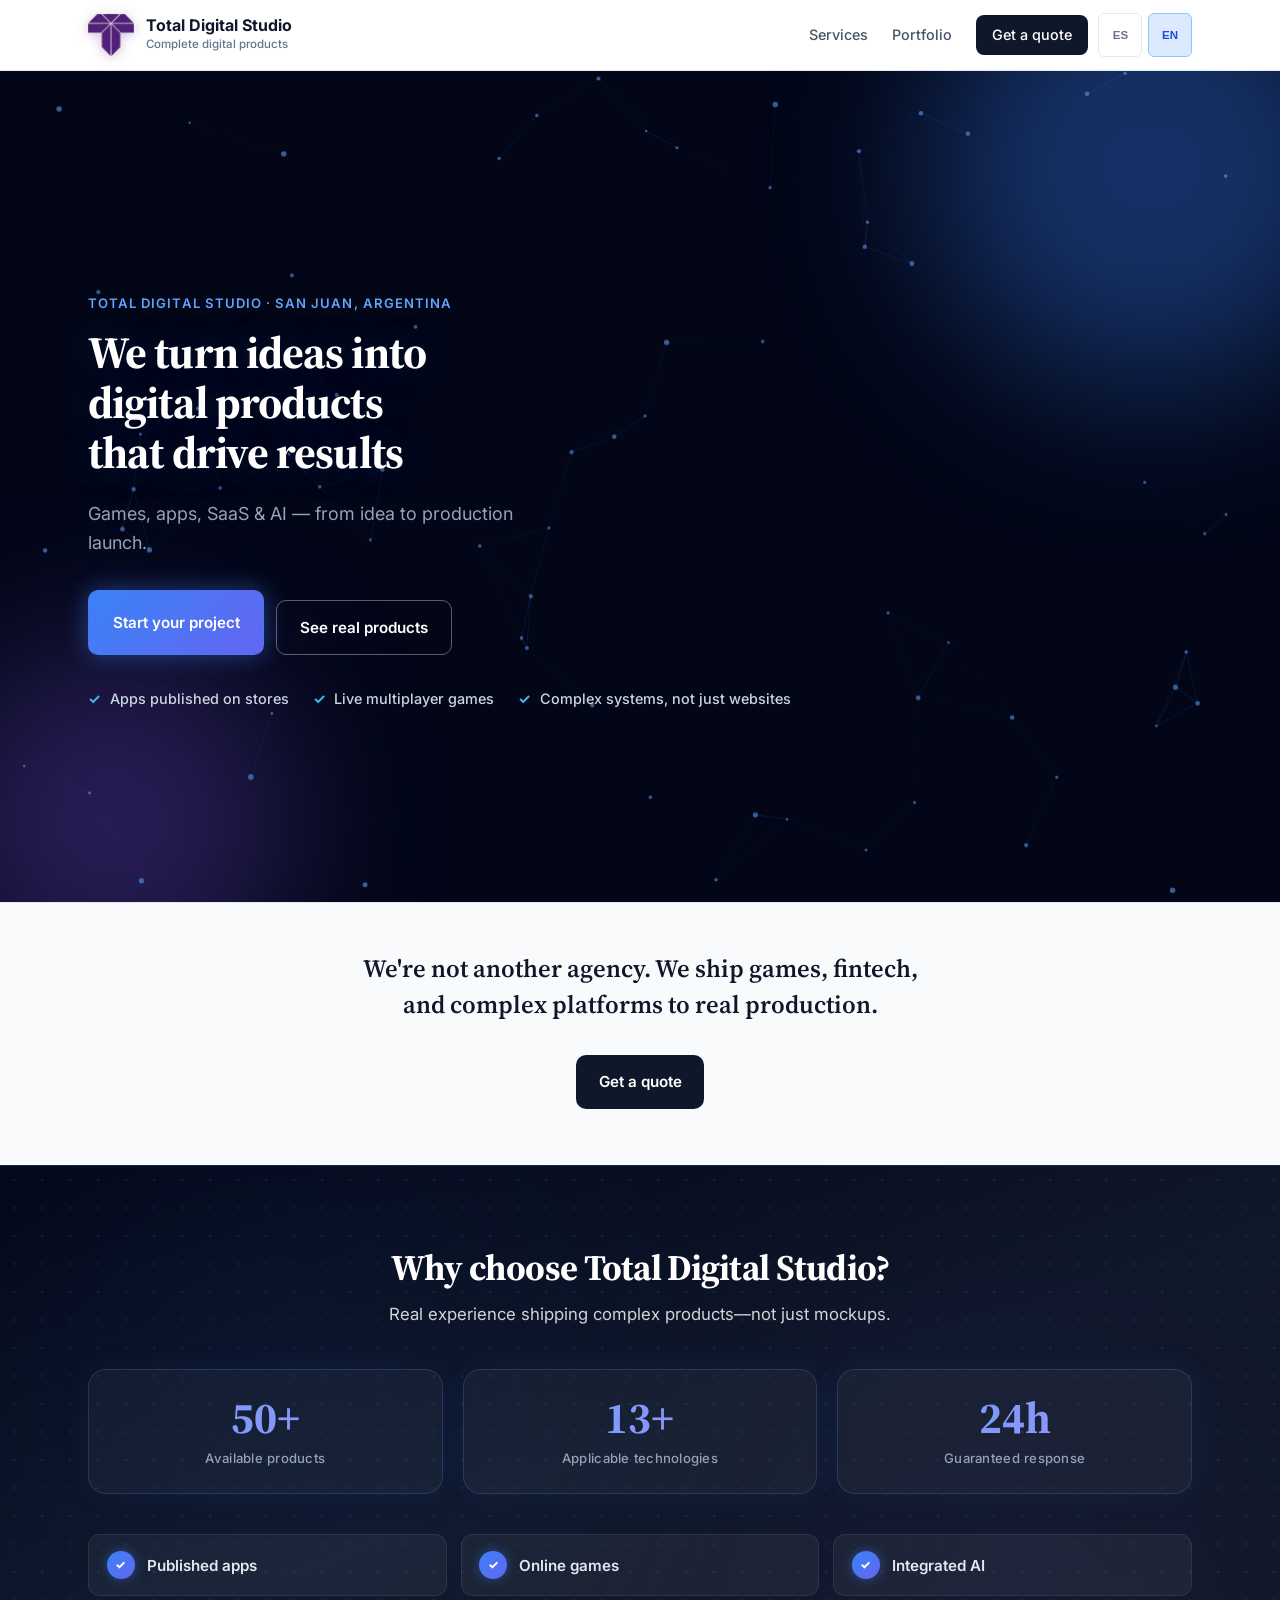
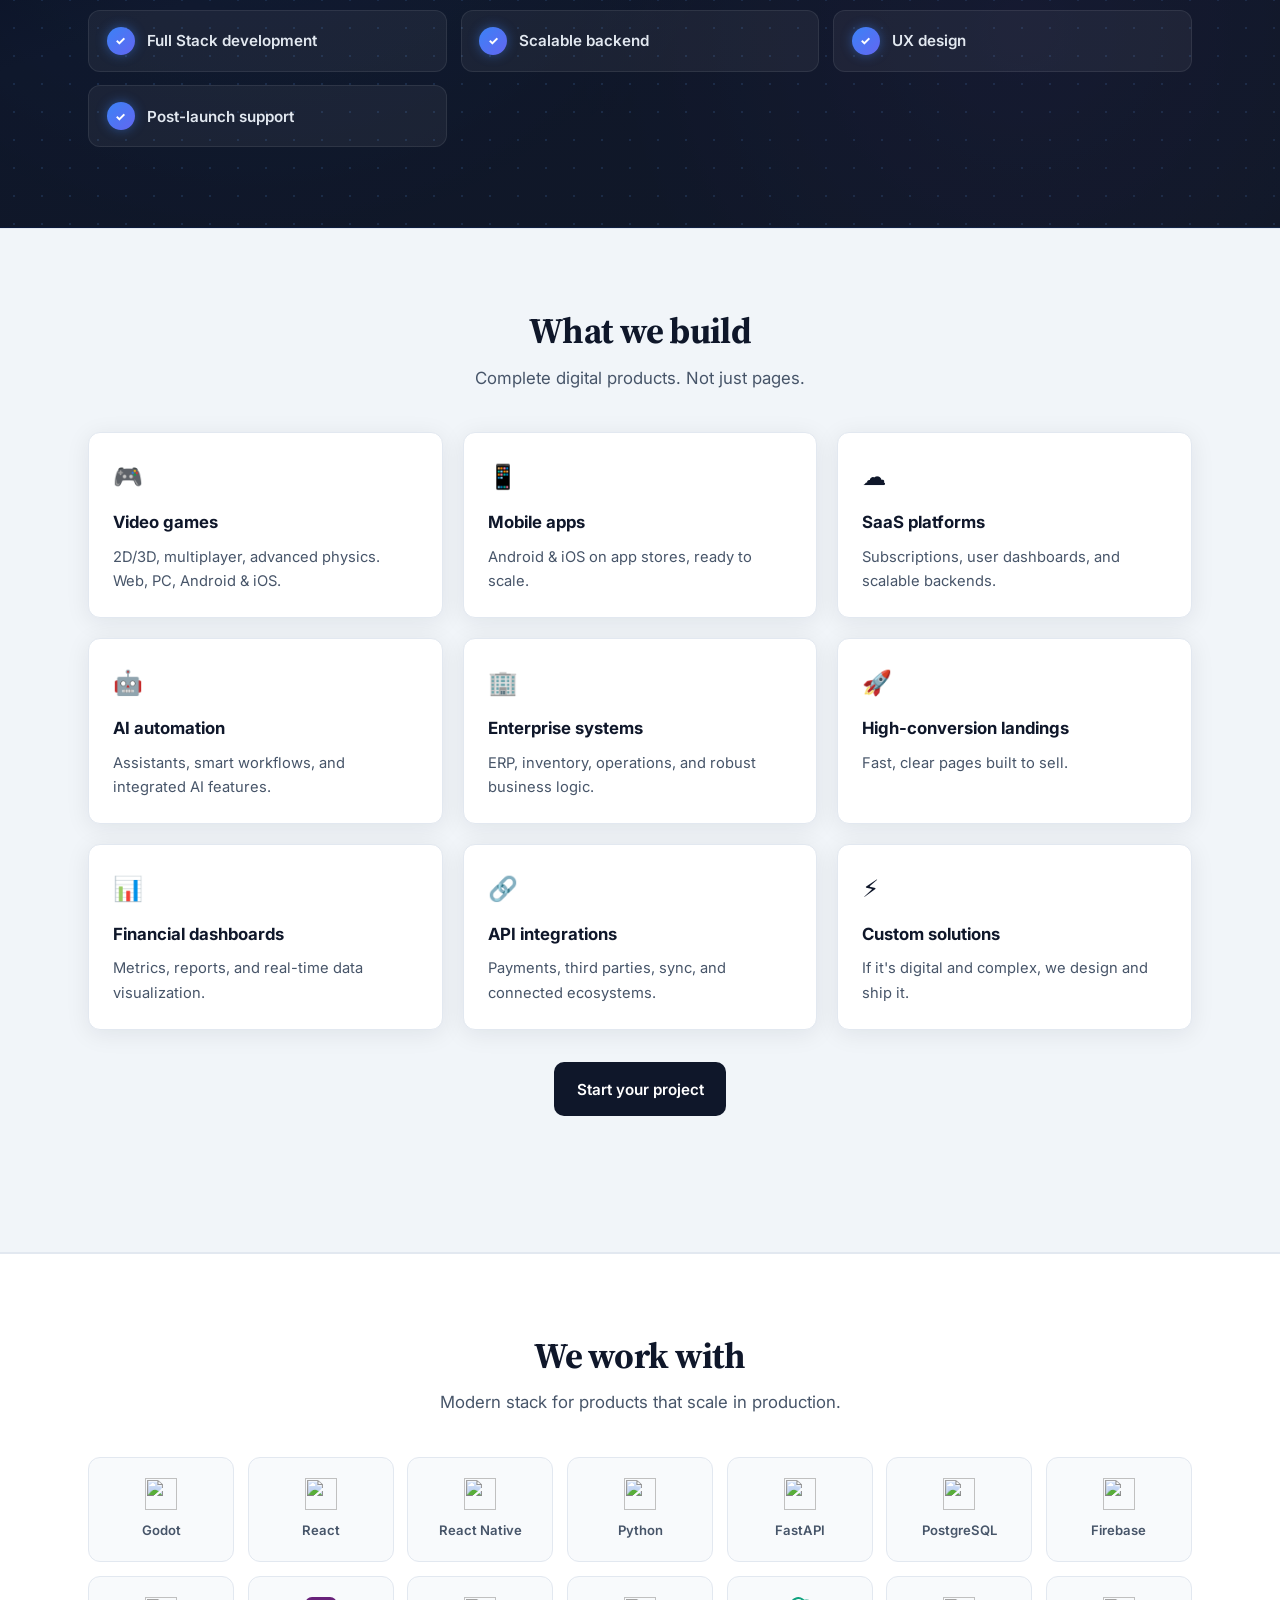
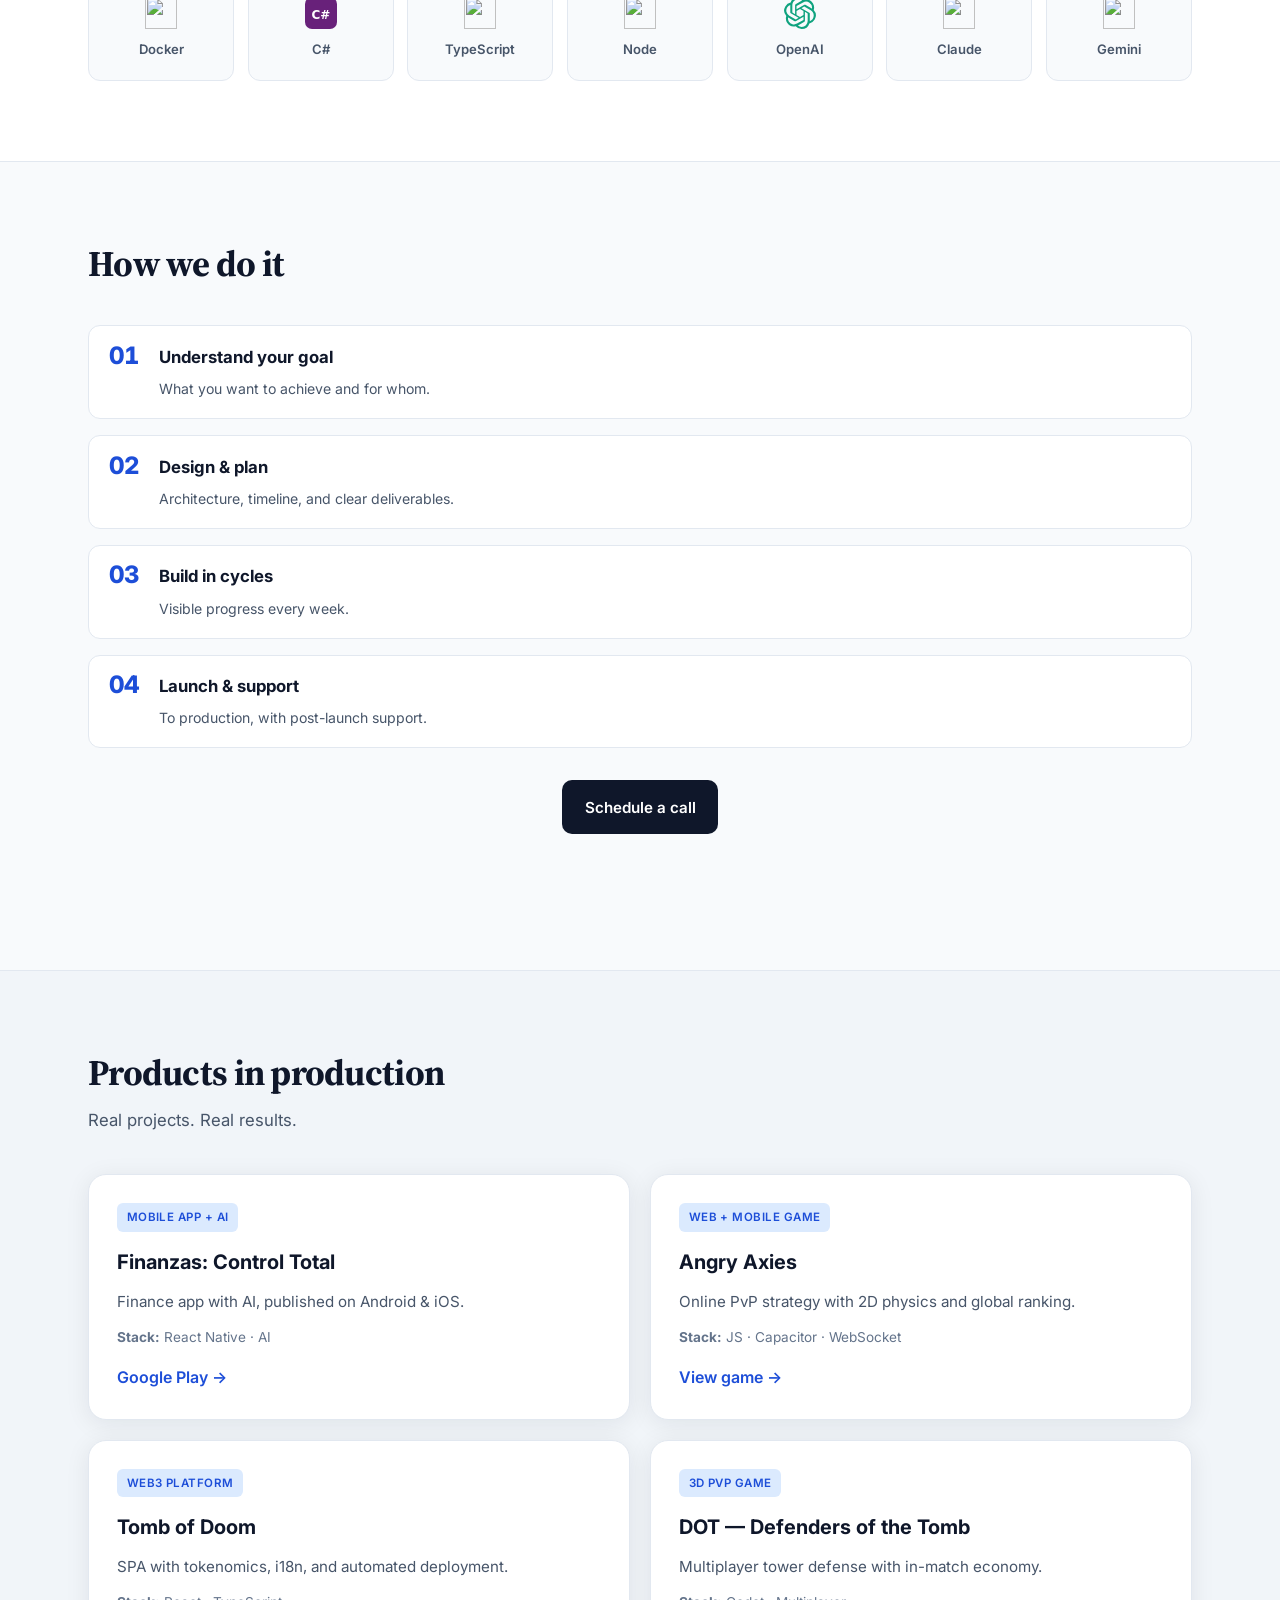
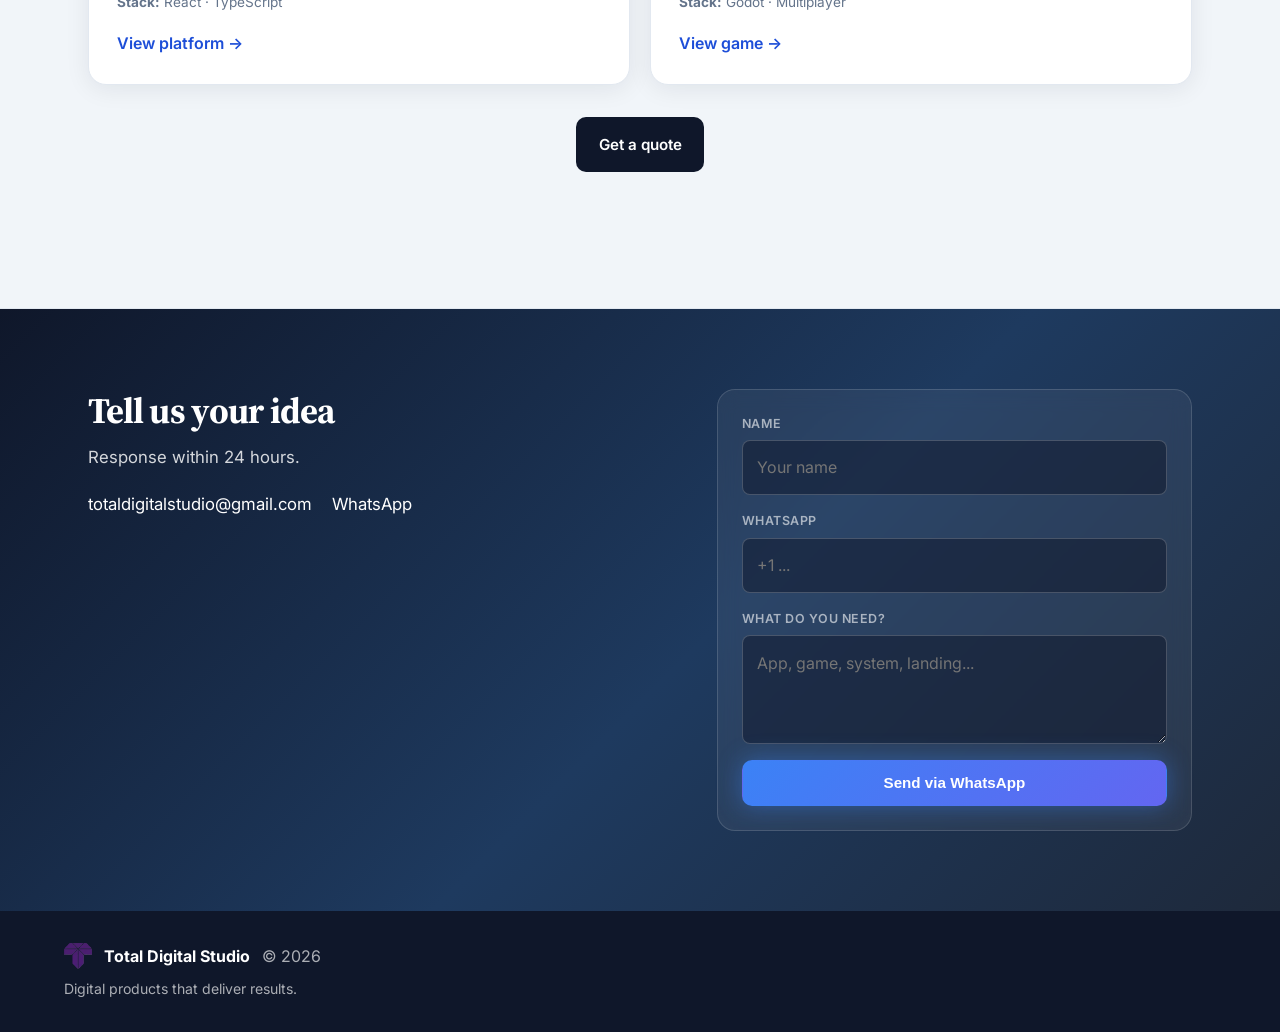
==== commit 15d65b9f: "Sincronizar sitio Total Digital Studio con logo oficial sin fondo. Actualiza index, assets, logo.png" ====
--- a/total-digital-studio/index.html
+++ b/total-digital-studio/index.html
@@ -11,7 +11,7 @@
   <link rel="preconnect" href="https://fonts.googleapis.com" />
   <link rel="preconnect" href="https://fonts.gstatic.com" crossorigin />
   <link href="https://fonts.googleapis.com/css2?family=Inter:wght@400;500;600;700;800&family=Source+Serif+4:opsz,wght@8..60,600;8..60,700&display=swap" rel="stylesheet" />
-  <link rel="icon" href="./favicon.svg" type="image/svg+xml" />
+  <link rel="icon" href="./logo.png" type="image/png" />
   <link rel="stylesheet" href="./site.css" />
 </head>
 <body>
@@ -20,9 +20,7 @@
   <header class="site-header">
     <div class="site-header__inner">
       <a class="brand" href="./" aria-label="Total Digital Studio">
-        <span class="brand__mark" aria-hidden="true">
-          <img class="brand__logo" src="./logo.svg" alt="" width="40" height="40" />
-        </span>
+        <img class="brand__logo" src="./logo.png" alt="" width="40" height="40" />
         <span class="brand__text">
           <strong>Total Digital Studio</strong>
           <small data-i18n="brand.tagline">Productos digitales completos</small>
@@ -384,7 +382,7 @@
   <footer class="site-footer">
     <div class="site-footer__inner">
       <p class="site-footer__brand">
-        <img class="site-footer__logo" src="./logo.svg" alt="" width="28" height="28" />
+        <img class="site-footer__logo" src="./logo.png" alt="" width="28" height="28" />
         <strong>Total Digital Studio</strong>
         <span data-i18n="footer.rights">© 2026</span>
       </p>
--- a/total-digital-studio/site.css
+++ b/total-digital-studio/site.css
@@ -121,11 +121,27 @@
   line-height: 0;
 }
 
+.brand__logo-full {
+  display: block;
+  height: 2.4rem;
+  width: auto;
+  max-width: min(15rem, 58vw);
+  object-fit: contain;
+  object-position: left center;
+  transition: opacity 0.2s, filter 0.2s;
+}
+
+.brand:hover .brand__logo-full {
+  opacity: 0.92;
+}
+
 .brand__logo {
   display: block;
-  width: 2.5rem;
-  height: 2.5rem;
-  filter: drop-shadow(0 2px 8px rgba(59, 130, 246, 0.25));
+  width: 2.85rem;
+  height: 2.85rem;
+  object-fit: contain;
+  flex-shrink: 0;
+  filter: drop-shadow(0 2px 6px rgba(104, 33, 122, 0.3));
   transition: filter 0.25s, transform 0.25s;
 }
 
@@ -1191,6 +1207,11 @@
 
 /* Móvil pequeño */
 @media (max-width: 380px) {
+  .brand__logo-full {
+    height: 2rem;
+    max-width: 11.5rem;
+  }
+
   .brand__text small {
     display: none;
   }
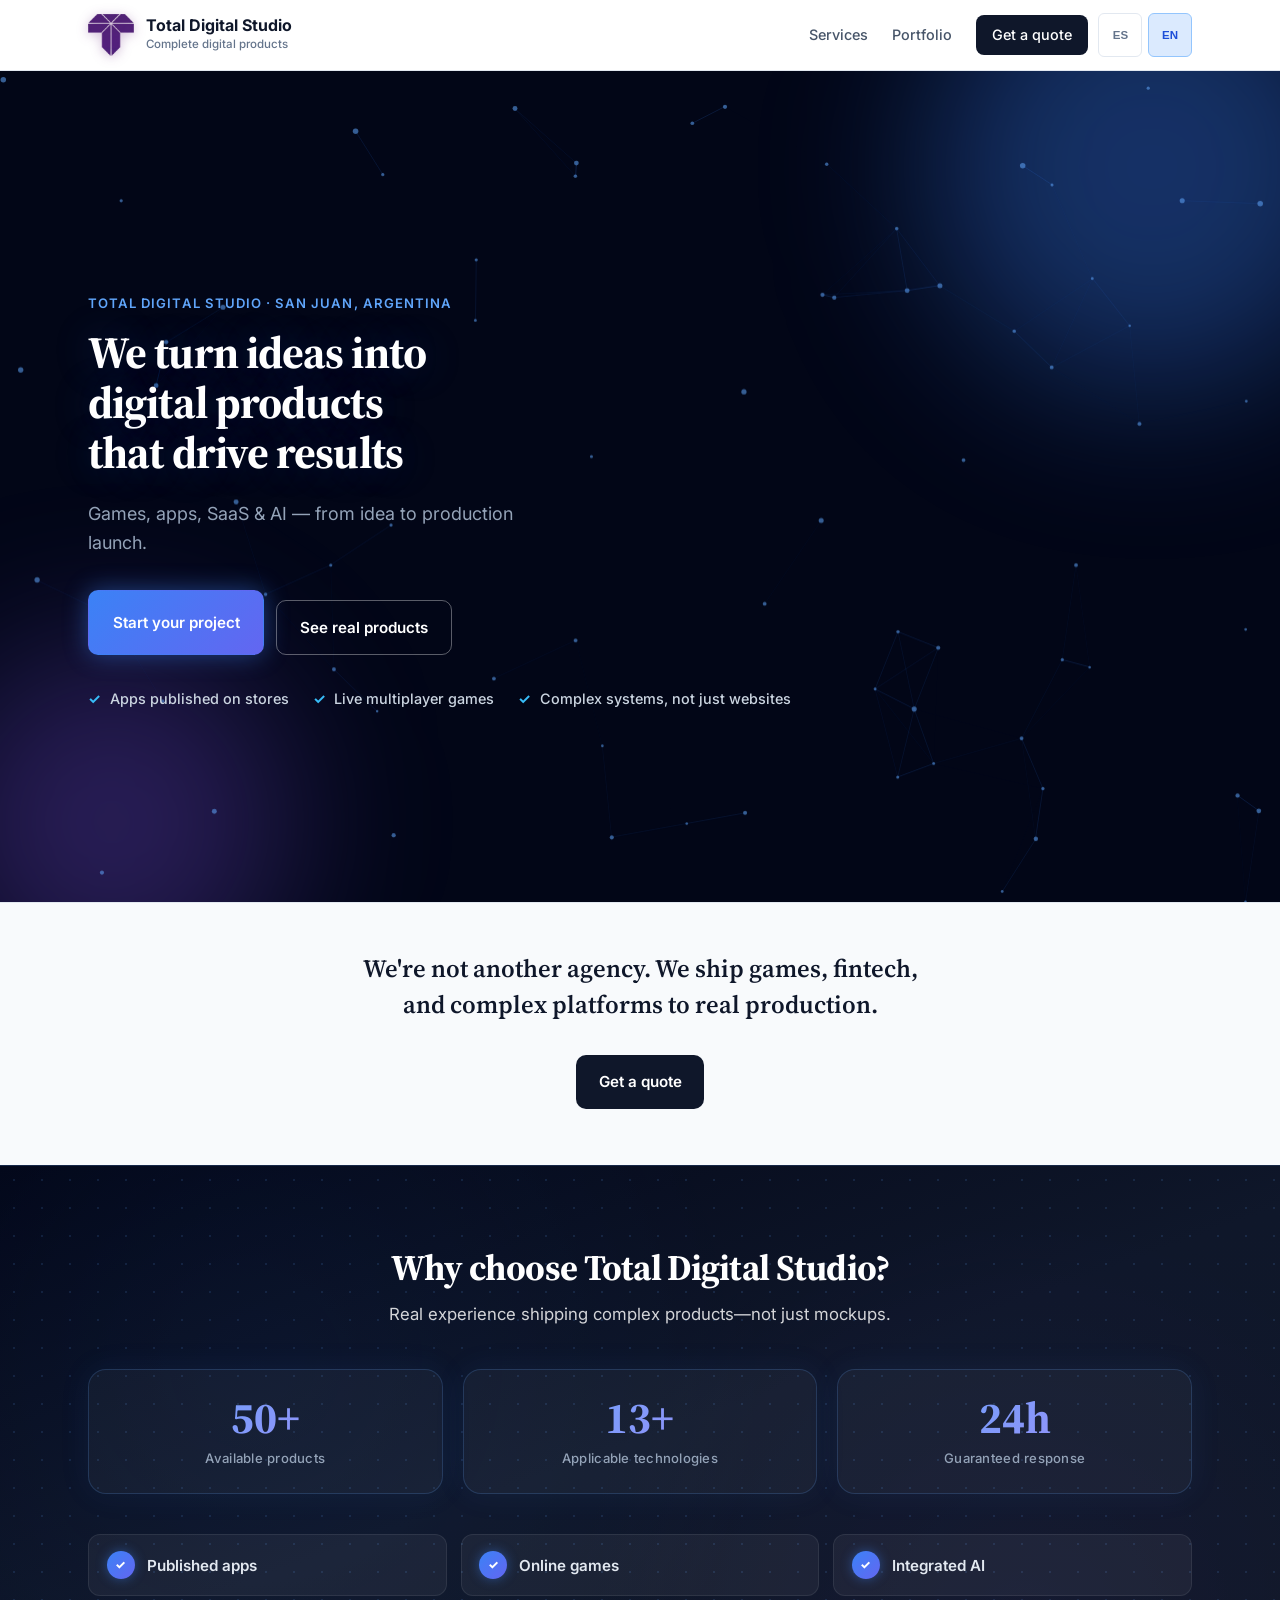
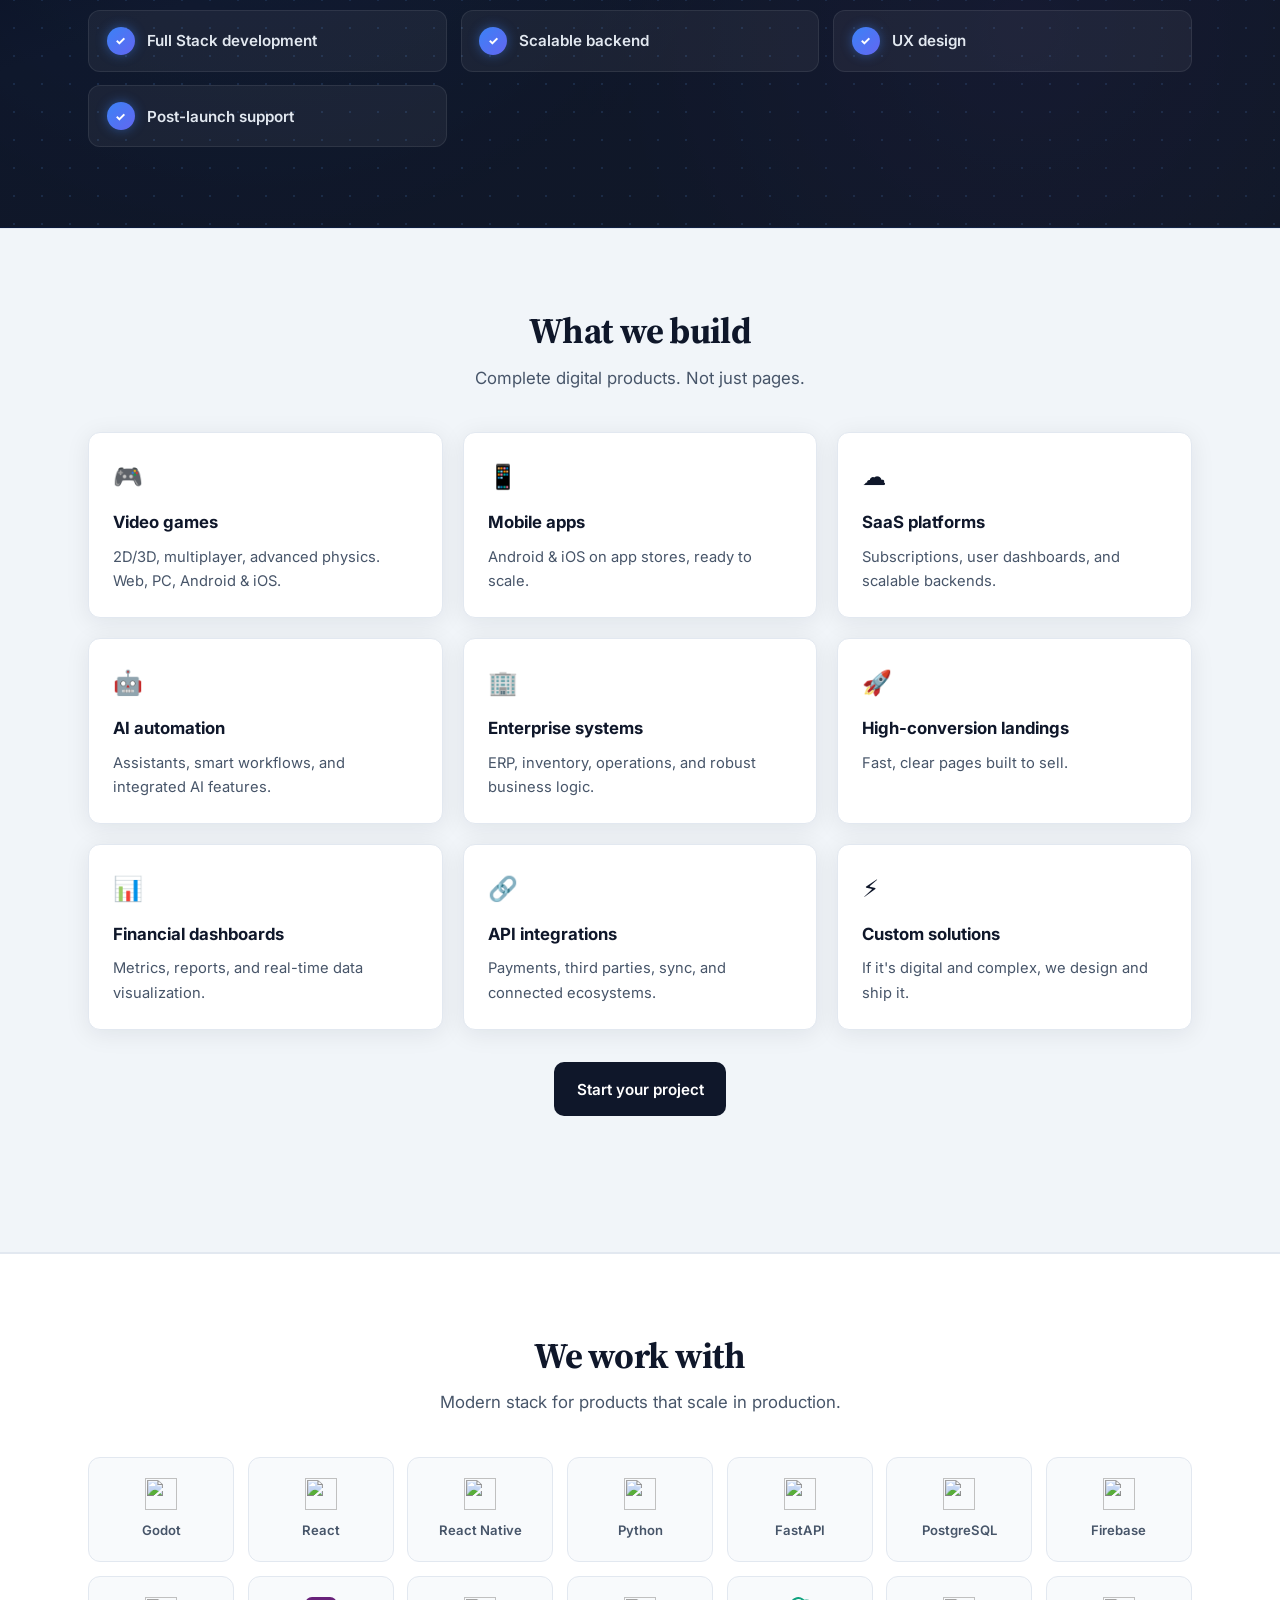
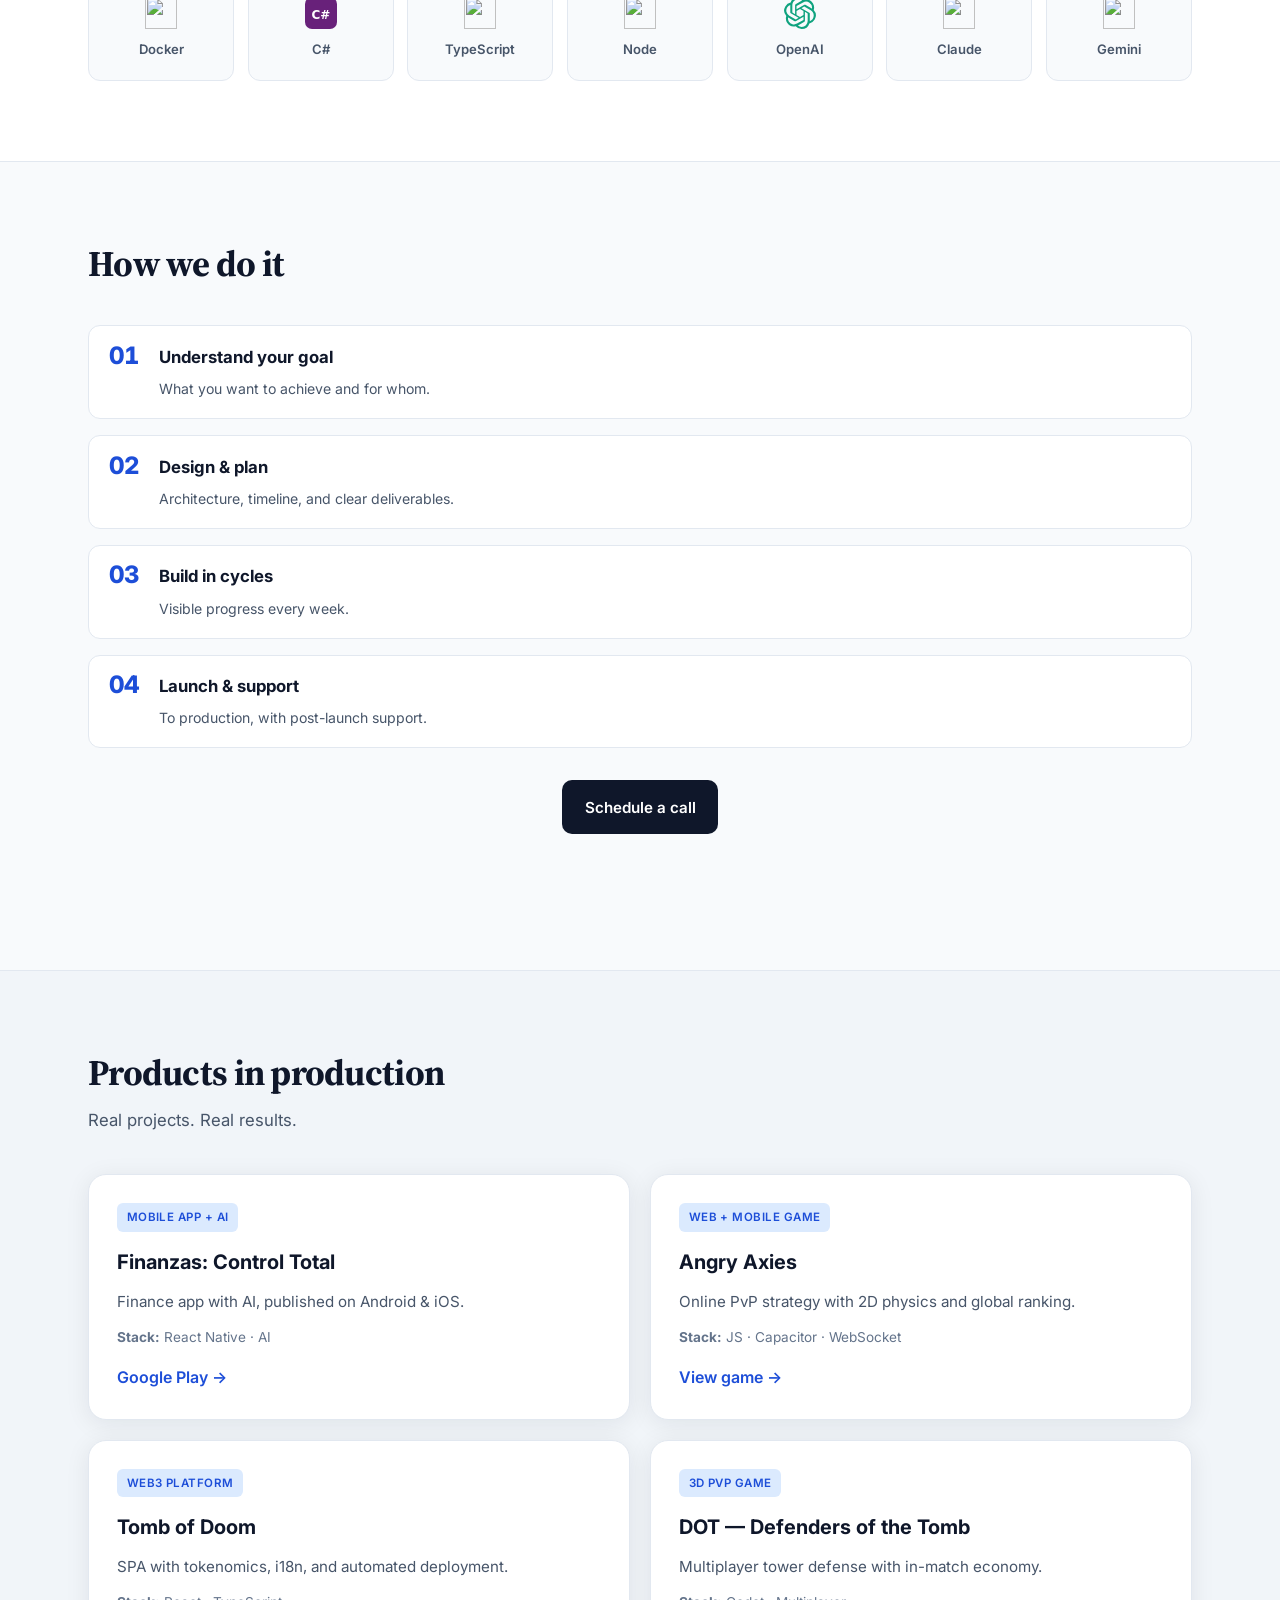
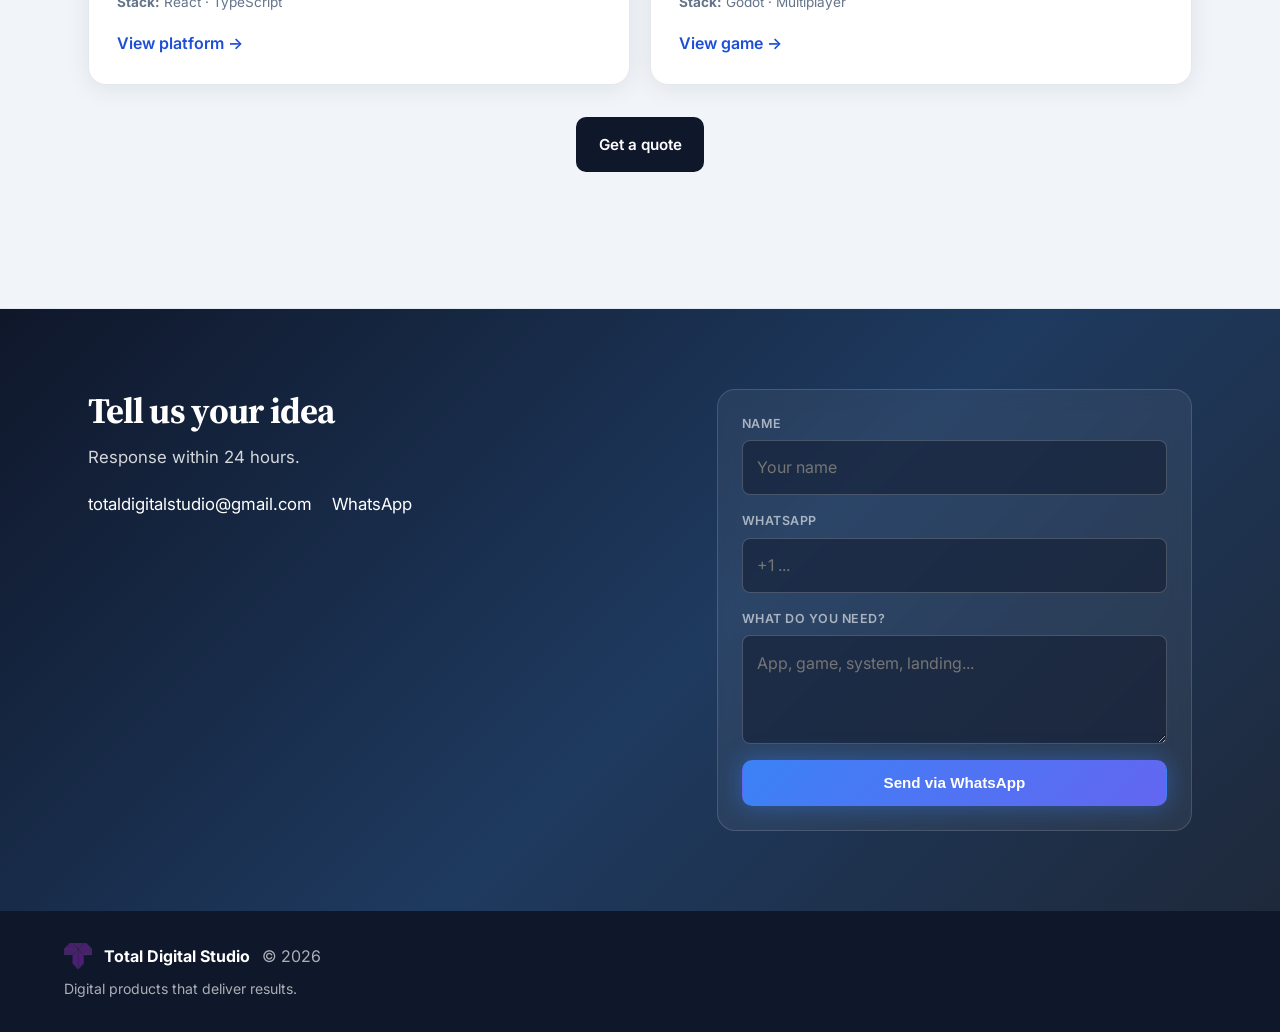
==== commit 112c2533: "Forzar recarga del logo y sincronizar logo.png actualizado. Co-authored-by: Cursor <cursoragent@curs" ====
--- a/total-digital-studio/index.html
+++ b/total-digital-studio/index.html
@@ -20,7 +20,7 @@
   <header class="site-header">
     <div class="site-header__inner">
       <a class="brand" href="./" aria-label="Total Digital Studio">
-        <img class="brand__logo" src="./logo.png" alt="" width="40" height="40" />
+        <img class="brand__logo" src="./logo.png?v=2" alt="" width="40" height="40" />
         <span class="brand__text">
           <strong>Total Digital Studio</strong>
           <small data-i18n="brand.tagline">Productos digitales completos</small>
@@ -382,7 +382,7 @@
   <footer class="site-footer">
     <div class="site-footer__inner">
       <p class="site-footer__brand">
-        <img class="site-footer__logo" src="./logo.png" alt="" width="28" height="28" />
+        <img class="site-footer__logo" src="./logo.png?v=2" alt="" width="28" height="28" />
         <strong>Total Digital Studio</strong>
         <span data-i18n="footer.rights">© 2026</span>
       </p>
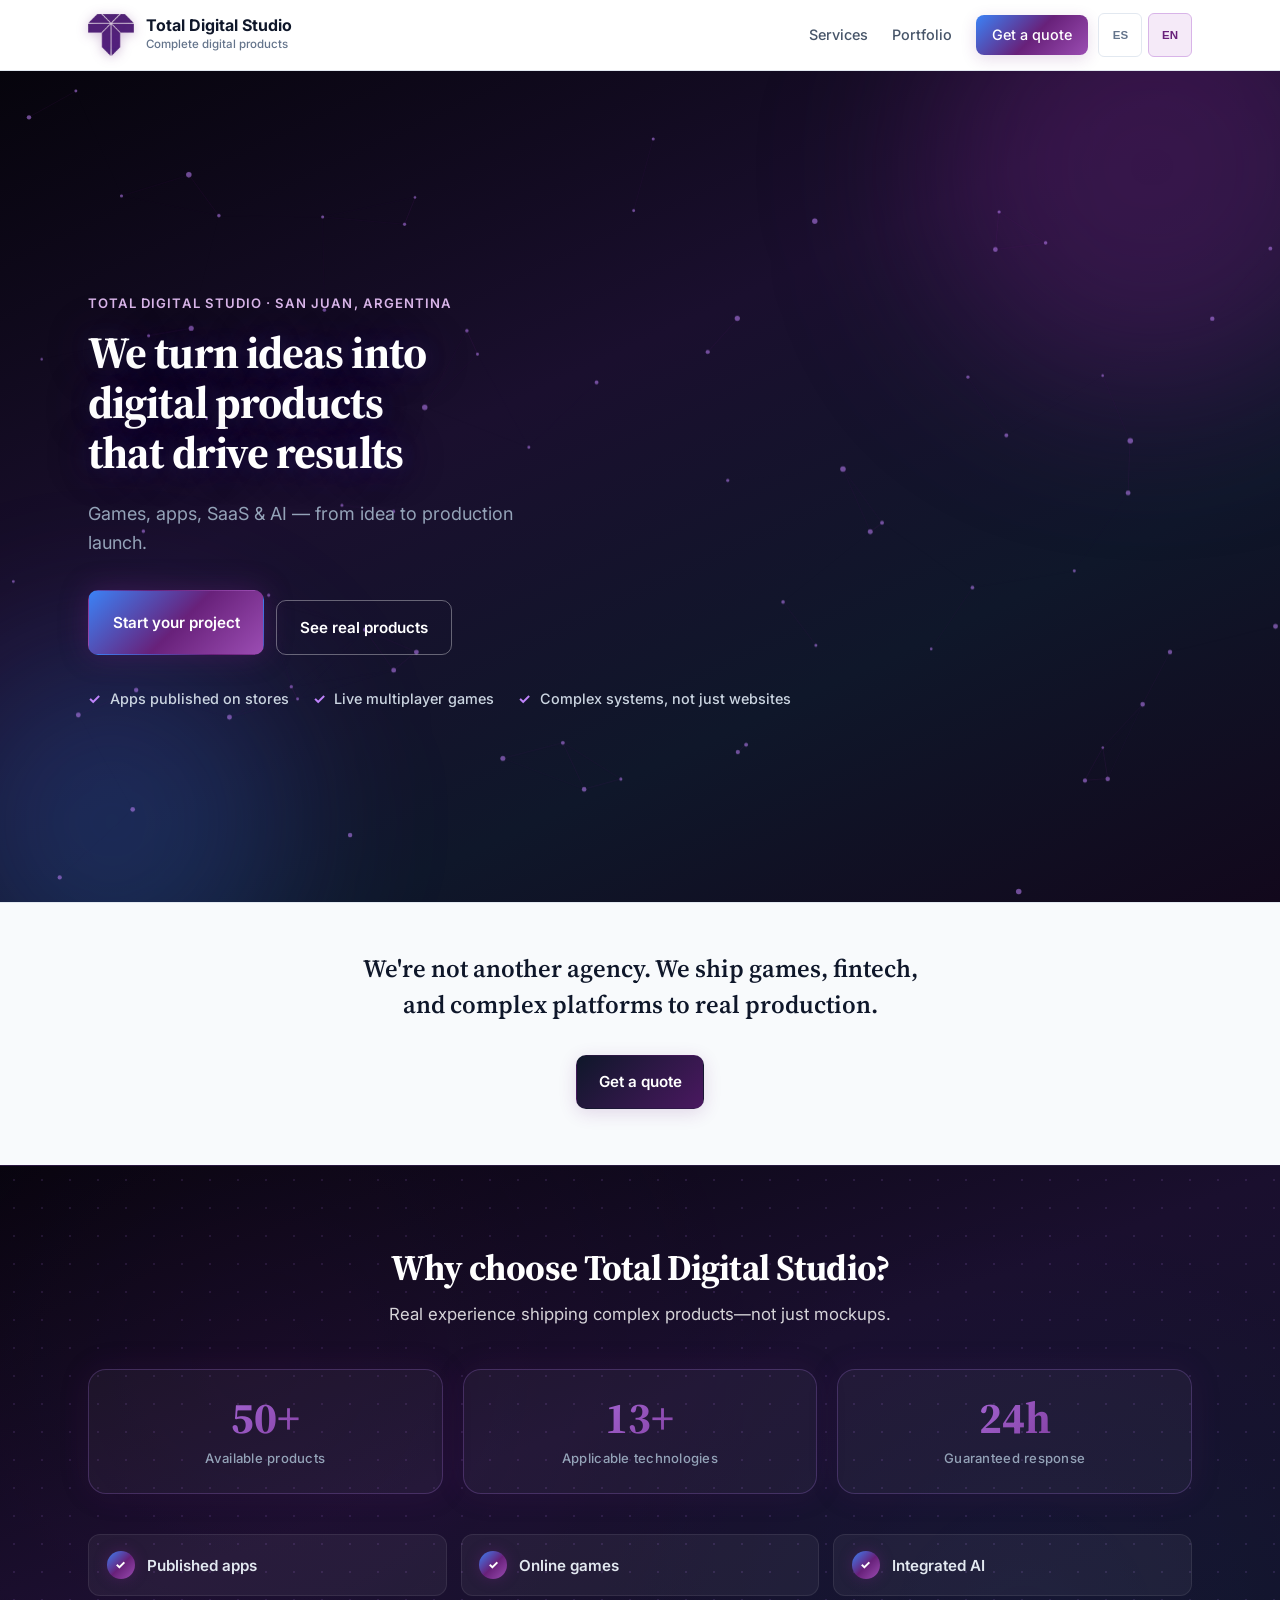
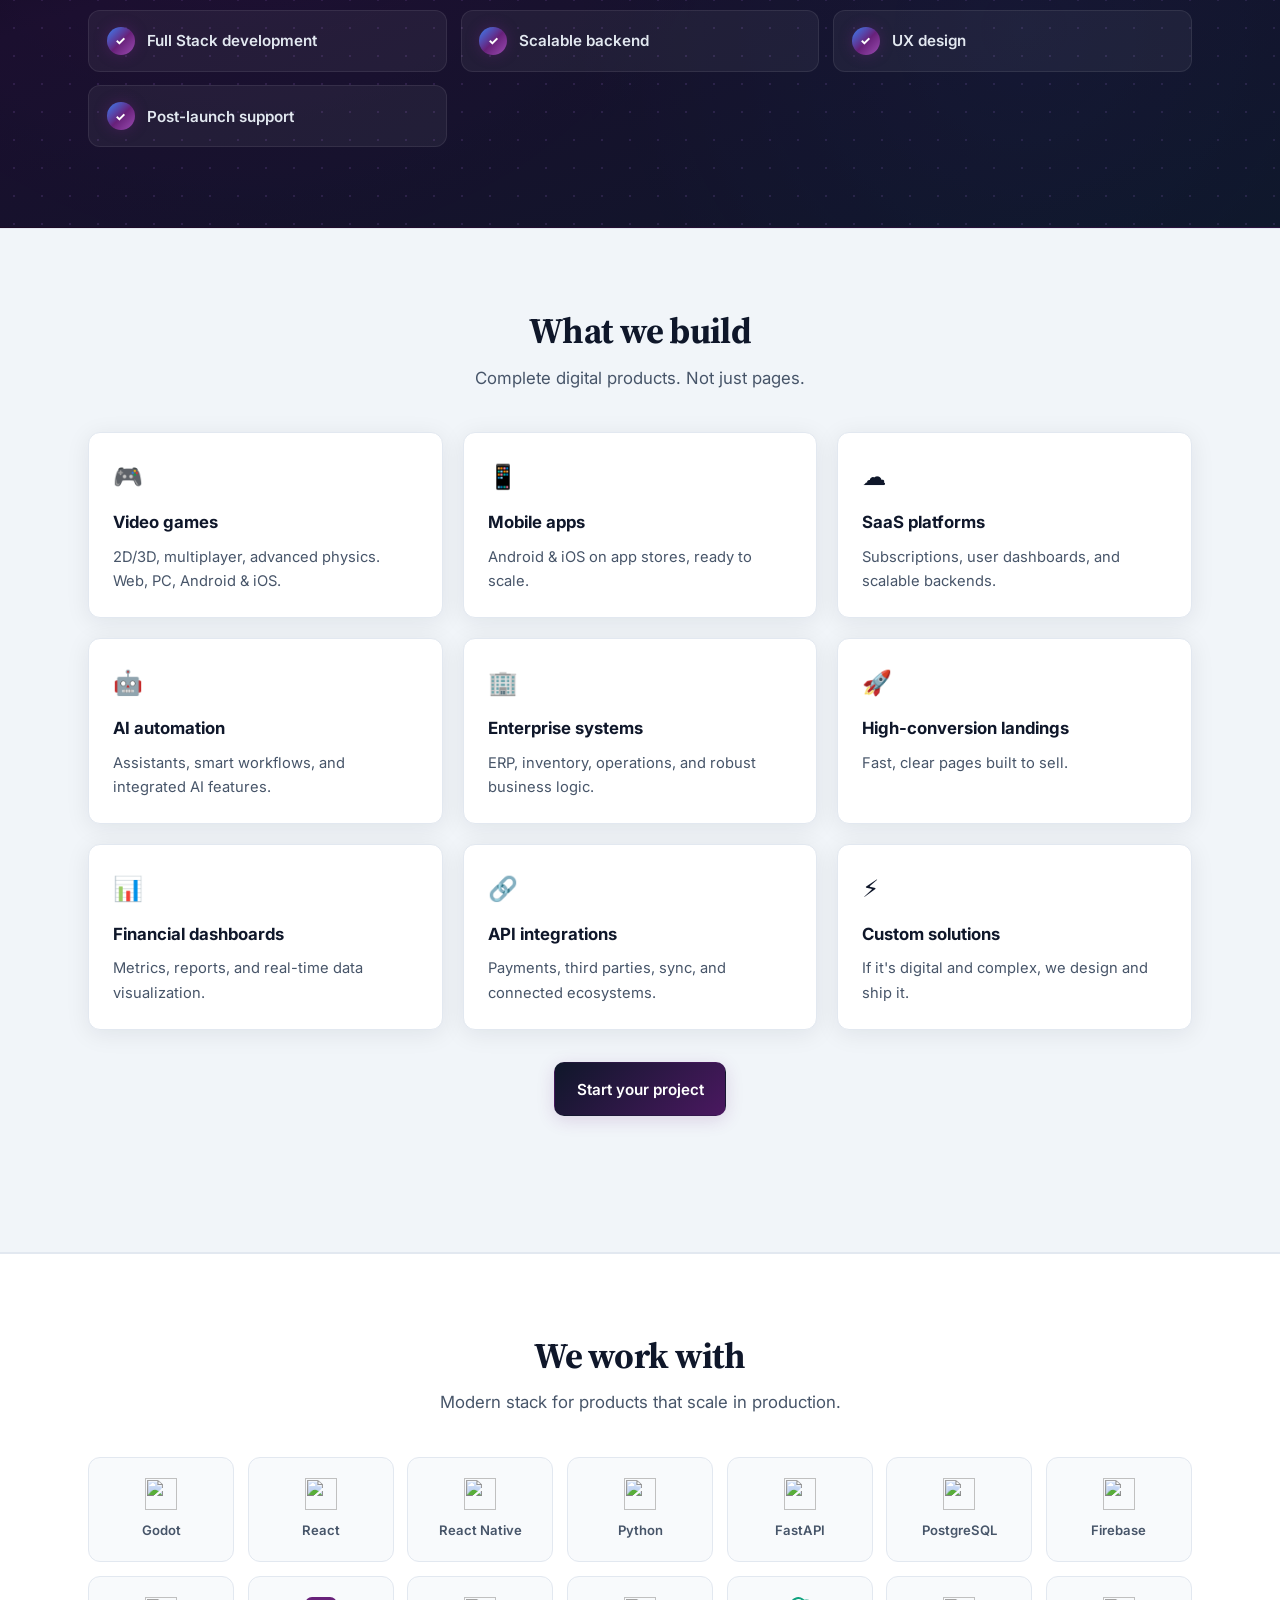
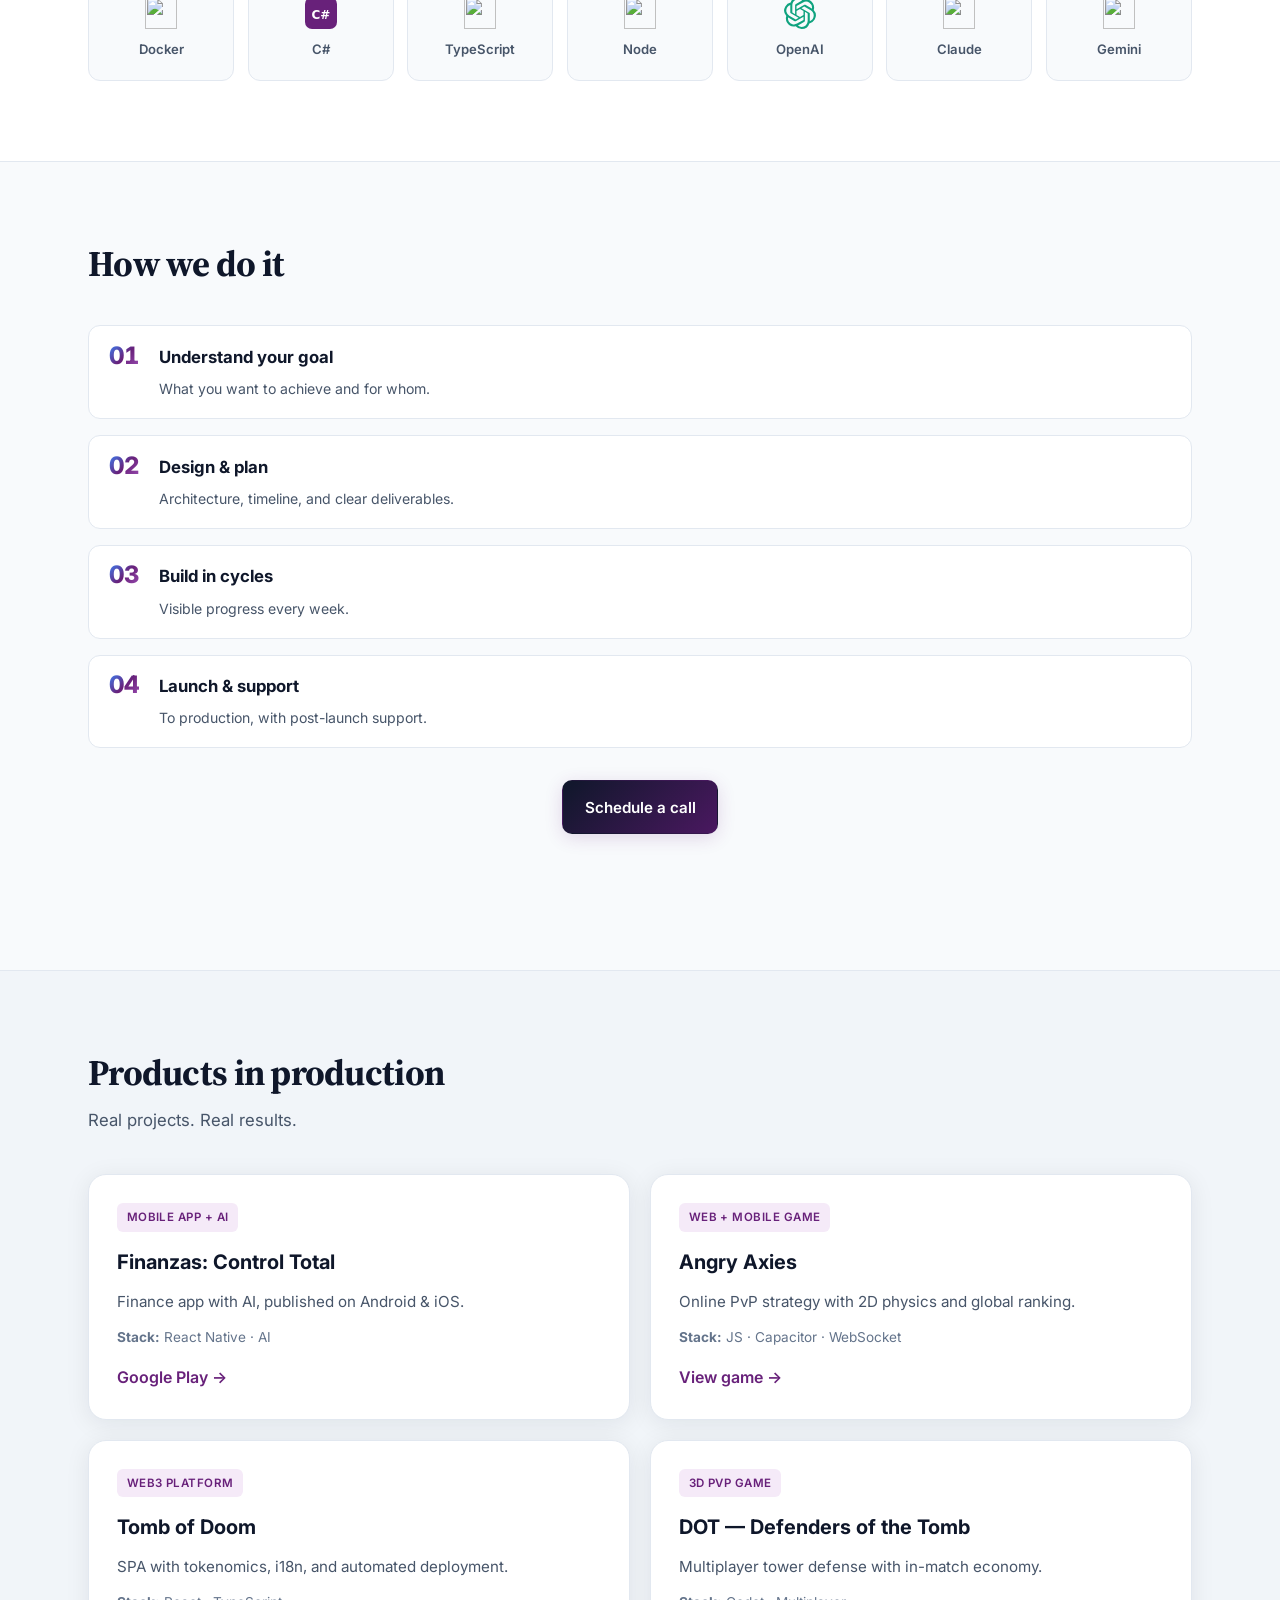
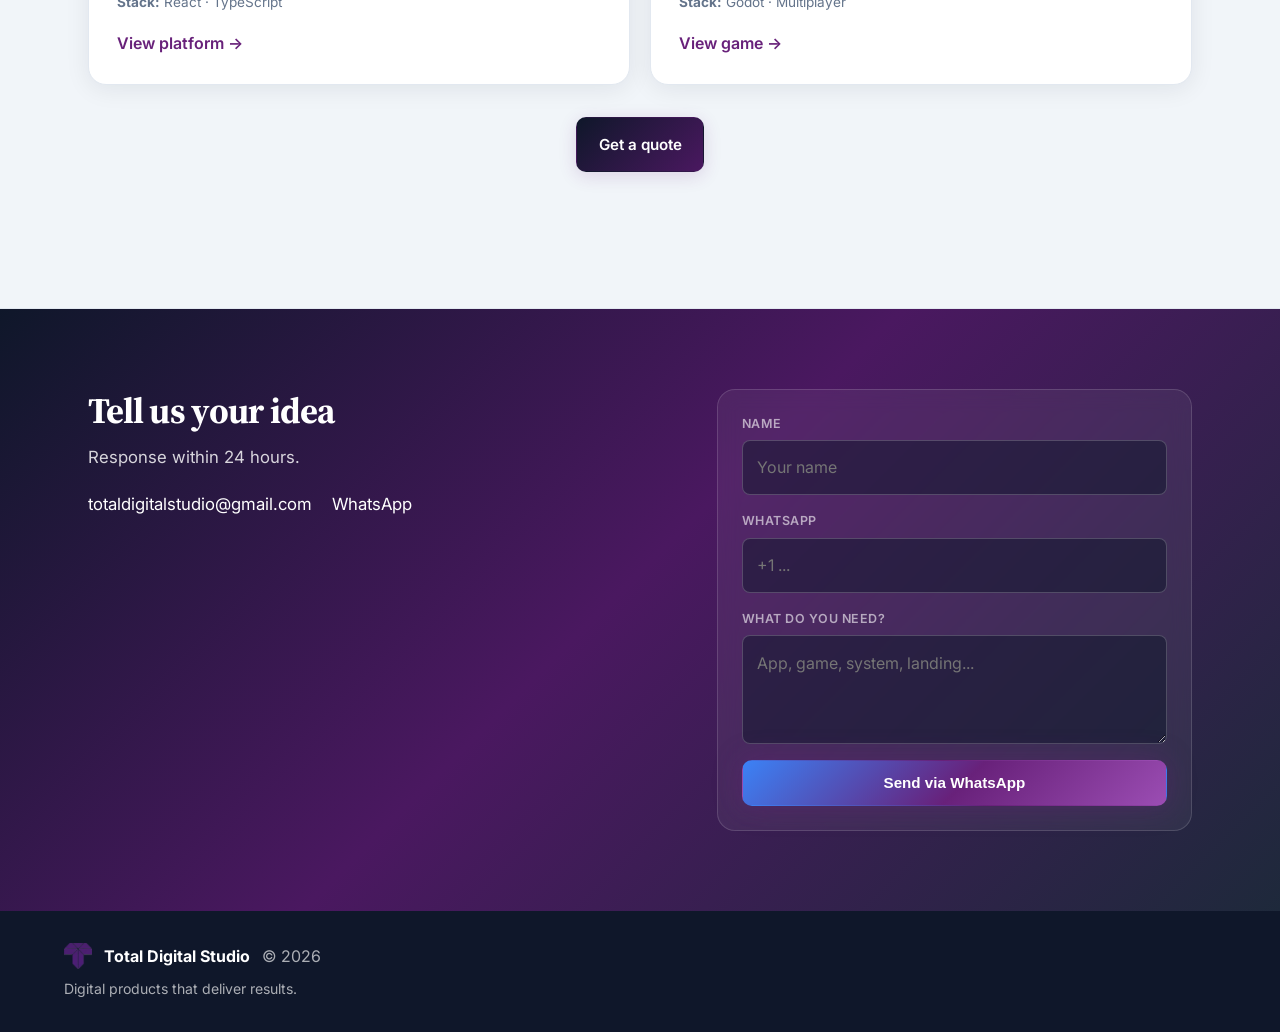
==== commit dd3875b4: "Integrar violeta de marca en sitio Total Digital Studio. Co-authored-by: Cursor <cursoragent@cursor." ====
--- a/total-digital-studio/index.html
+++ b/total-digital-studio/index.html
@@ -6,7 +6,7 @@
   <meta name="mobile-web-app-capable" content="yes" />
   <meta name="apple-mobile-web-app-capable" content="yes" />
   <meta name="description" content="Total Digital Studio — Convertimos ideas en productos digitales: juegos, apps, SaaS, IA y sistemas que generan resultados." />
-  <meta name="theme-color" content="#020617" />
+  <meta name="theme-color" content="#1a0f2e" />
   <title>Total Digital Studio — Productos digitales que generan resultados</title>
   <link rel="preconnect" href="https://fonts.googleapis.com" />
   <link rel="preconnect" href="https://fonts.gstatic.com" crossorigin />
--- a/total-digital-studio/site.css
+++ b/total-digital-studio/site.css
@@ -6,13 +6,22 @@
   --text-muted: #475569;
   --text-soft: #64748b;
   --border: #e2e8f0;
-  --accent: #1d4ed8;
-  --accent-hover: #1e40af;
-  --accent-soft: #dbeafe;
+  --brand-violet: #68217a;
+  --brand-violet-light: #9b4db3;
+  --brand-violet-deep: #4a1860;
+  --brand-violet-soft: #f5eaf8;
+  --brand-violet-glow: rgba(104, 33, 122, 0.42);
+  --brand-violet-glow-soft: rgba(104, 33, 122, 0.16);
+  --accent: #68217a;
+  --accent-hover: #9b4db3;
+  --accent-soft: #f5eaf8;
+  --accent-blue: #3b82f6;
   --accent-dark: #0f172a;
-  --accent-dark-2: #1e293b;
+  --accent-dark-2: #1a0f2e;
+  --gradient-brand: linear-gradient(135deg, #3b82f6 0%, #68217a 52%, #9b4db3 100%);
+  --gradient-hero: linear-gradient(155deg, #06040c 0%, #1a0f2e 40%, #0f172a 70%, #12081c 100%);
   --shadow: 0 4px 24px rgba(15, 23, 42, 0.08);
-  --shadow-lg: 0 20px 50px rgba(15, 23, 42, 0.12);
+  --shadow-lg: 0 20px 50px rgba(104, 33, 122, 0.1);
   --radius: 12px;
   --radius-lg: 18px;
   --max: 72rem;
@@ -186,19 +195,23 @@
 }
 
 .site-nav a:hover {
-  color: var(--text);
+  color: var(--brand-violet);
 }
 
 .site-nav__cta {
   padding: 0.5rem 1rem;
-  background: var(--accent-dark);
+  background: var(--gradient-brand);
   color: #fff !important;
   border-radius: 8px;
+  box-shadow: 0 4px 16px var(--brand-violet-glow-soft);
+  transition: box-shadow 0.2s, transform 0.2s;
 }
 
 .site-nav__cta:hover {
-  background: var(--accent-dark-2);
+  background: var(--gradient-brand);
   color: #fff !important;
+  box-shadow: 0 6px 22px var(--brand-violet-glow);
+  transform: translateY(-1px);
 }
 
 .lang-switch {
@@ -228,8 +241,8 @@
 
 .lang-switch button.is-active {
   background: var(--accent-soft);
-  border-color: #93c5fd;
-  color: var(--accent);
+  border-color: #d8b4e8;
+  color: var(--brand-violet);
 }
 
 .nav-toggle {
@@ -302,8 +315,9 @@
   justify-content: center;
   margin-top: 0.5rem;
   padding: 0.85rem 1rem;
-  background: var(--accent-dark);
+  background: var(--gradient-brand);
   border-radius: 10px;
+  box-shadow: 0 4px 16px var(--brand-violet-glow-soft);
 }
 
 /* —— Hero —— */
@@ -314,7 +328,7 @@
 }
 
 .hero--wow {
-  background: #020617;
+  background: var(--gradient-hero);
   color: #f8fafc;
   min-height: min(100svh, 52rem);
   min-height: min(100dvh, 52rem);
@@ -345,7 +359,7 @@
   height: 28rem;
   top: -8rem;
   right: -6rem;
-  background: rgba(59, 130, 246, 0.35);
+  background: rgba(104, 33, 122, 0.38);
 }
 
 .hero__glow--2 {
@@ -353,7 +367,7 @@
   height: 22rem;
   bottom: -6rem;
   left: -4rem;
-  background: rgba(139, 92, 246, 0.28);
+  background: rgba(59, 130, 246, 0.22);
   animation-delay: -4s;
 }
 
@@ -377,13 +391,13 @@
 .hero--wow .hero__title {
   max-width: 100%;
   color: #fff;
-  text-shadow: 0 0 40px rgba(59, 130, 246, 0.25);
+  text-shadow: 0 0 48px rgba(104, 33, 122, 0.35), 0 0 24px rgba(59, 130, 246, 0.15);
   text-wrap: balance;
   overflow-wrap: anywhere;
 }
 
 .hero--wow .hero__eyebrow {
-  color: #60a5fa;
+  color: #d8b4e8;
   font-size: clamp(0.68rem, 2.5vw, 0.82rem);
   line-height: 1.4;
 }
@@ -398,7 +412,7 @@
 }
 
 .hero--wow .hero__trust li::before {
-  color: #38bdf8;
+  color: #c084fc;
 }
 
 .hero__eyebrow {
@@ -462,7 +476,7 @@
   content: "✓";
   position: absolute;
   left: 0;
-  color: var(--accent);
+  color: var(--brand-violet);
   font-weight: 700;
 }
 
@@ -488,13 +502,15 @@
 }
 
 .btn--primary {
-  background: var(--accent-dark);
+  background: linear-gradient(135deg, var(--accent-dark) 0%, var(--brand-violet-deep) 100%);
   color: #fff !important;
+  box-shadow: 0 4px 18px var(--brand-violet-glow-soft);
 }
 
 .btn--primary:hover {
-  background: var(--accent-dark-2);
+  background: linear-gradient(135deg, var(--brand-violet-deep) 0%, var(--brand-violet) 100%);
   color: #fff !important;
+  box-shadow: 0 8px 28px var(--brand-violet-glow);
 }
 
 .btn--ghost {
@@ -526,18 +542,19 @@
 }
 
 .btn--ghost-light:hover {
-  background: rgba(255, 255, 255, 0.08);
+  background: rgba(104, 33, 122, 0.15);
+  border-color: rgba(192, 132, 252, 0.45);
   color: #fff !important;
 }
 
 .btn--glow {
-  background: linear-gradient(135deg, #3b82f6 0%, #6366f1 100%);
+  background: var(--gradient-brand);
   color: #fff !important;
-  box-shadow: 0 0 24px rgba(59, 130, 246, 0.45);
+  box-shadow: 0 0 28px var(--brand-violet-glow);
 }
 
 .btn--glow:hover {
-  box-shadow: 0 0 36px rgba(99, 102, 241, 0.55);
+  box-shadow: 0 0 40px rgba(155, 77, 179, 0.55), 0 0 16px rgba(59, 130, 246, 0.25);
   color: #fff !important;
 }
 
@@ -556,27 +573,27 @@
 }
 
 .section--accent {
-  background: linear-gradient(135deg, var(--accent-dark) 0%, #1e3a5f 55%, var(--accent-dark-2) 100%);
+  background: linear-gradient(135deg, var(--accent-dark) 0%, var(--brand-violet-deep) 48%, #1e293b 100%);
   color: #fff;
 }
 
 .section--dark {
   position: relative;
   overflow: hidden;
-  background: linear-gradient(160deg, #020617 0%, #0f172a 45%, #111827 100%);
+  background: linear-gradient(160deg, #06040c 0%, #1a0f2e 42%, #0f172a 100%);
   color: #f8fafc;
-  border-block: 1px solid rgba(59, 130, 246, 0.15);
+  border-block: 1px solid rgba(104, 33, 122, 0.22);
 }
 
 .section--dark .section__particles {
   position: absolute;
   inset: 0;
   pointer-events: none;
-  opacity: 0.35;
+  opacity: 0.38;
   background-image:
-    radial-gradient(circle at 20% 30%, rgba(59, 130, 246, 0.15) 0%, transparent 45%),
-    radial-gradient(circle at 80% 70%, rgba(139, 92, 246, 0.12) 0%, transparent 40%),
-    radial-gradient(rgba(96, 165, 250, 0.4) 1px, transparent 1px);
+    radial-gradient(circle at 20% 30%, rgba(104, 33, 122, 0.2) 0%, transparent 45%),
+    radial-gradient(circle at 80% 70%, rgba(59, 130, 246, 0.1) 0%, transparent 40%),
+    radial-gradient(rgba(192, 132, 252, 0.35) 1px, transparent 1px);
   background-size: auto, auto, 28px 28px;
   animation: particleDrift 24s linear infinite;
 }
@@ -714,7 +731,10 @@
 .step__num {
   font-size: 1.5rem;
   font-weight: 800;
-  color: var(--accent);
+  background: var(--gradient-brand);
+  -webkit-background-clip: text;
+  background-clip: text;
+  color: transparent;
   line-height: 1;
   font-variant-numeric: tabular-nums;
 }
@@ -775,7 +795,7 @@
 
 .project__type {
   background: var(--accent-soft);
-  color: var(--accent);
+  color: var(--brand-violet);
 }
 
 .project__status {
@@ -807,6 +827,7 @@
 }
 
 .project__link:hover {
+  color: var(--brand-violet);
   text-decoration: underline;
 }
 
@@ -909,8 +930,8 @@
 
 .card--wow:hover,
 .project--wow:hover {
-  border-color: rgba(59, 130, 246, 0.45);
-  box-shadow: 0 16px 48px rgba(29, 78, 216, 0.16), 0 0 0 1px rgba(59, 130, 246, 0.08);
+  border-color: rgba(104, 33, 122, 0.4);
+  box-shadow: 0 16px 48px var(--brand-violet-glow-soft), 0 0 0 1px rgba(155, 77, 179, 0.12);
   transform: translateY(-4px);
 }
 
@@ -926,9 +947,9 @@
   text-align: center;
   padding: 1.5rem 1rem;
   background: rgba(255, 255, 255, 0.04);
-  border: 1px solid rgba(96, 165, 250, 0.2);
+  border: 1px solid rgba(192, 132, 252, 0.22);
   border-radius: var(--radius-lg);
-  box-shadow: 0 0 32px rgba(59, 130, 246, 0.08);
+  box-shadow: 0 0 32px rgba(104, 33, 122, 0.12);
 }
 
 .stat__num {
@@ -937,7 +958,7 @@
   font-size: clamp(2rem, 5vw, 2.75rem);
   font-weight: 700;
   line-height: 1.1;
-  background: linear-gradient(135deg, #60a5fa, #a78bfa);
+  background: linear-gradient(135deg, #c084fc, #68217a);
   -webkit-background-clip: text;
   background-clip: text;
   color: transparent;
@@ -977,9 +998,9 @@
 }
 
 .authority-item:hover {
-  border-color: rgba(96, 165, 250, 0.35);
-  background: rgba(59, 130, 246, 0.08);
-  box-shadow: 0 0 24px rgba(59, 130, 246, 0.12);
+  border-color: rgba(192, 132, 252, 0.4);
+  background: rgba(104, 33, 122, 0.12);
+  box-shadow: 0 0 28px rgba(104, 33, 122, 0.18);
 }
 
 .authority-item__check {
@@ -989,11 +1010,11 @@
   height: 1.75rem;
   flex-shrink: 0;
   border-radius: 50%;
-  background: linear-gradient(135deg, #3b82f6, #6366f1);
+  background: var(--gradient-brand);
   color: #fff;
   font-size: 0.75rem;
   font-weight: 800;
-  box-shadow: 0 0 12px rgba(59, 130, 246, 0.45);
+  box-shadow: 0 0 14px var(--brand-violet-glow);
 }
 
 /* —— Tech stack —— */
@@ -1031,8 +1052,8 @@
 
 .tech-item:hover {
   transform: translateY(-3px);
-  border-color: rgba(59, 130, 246, 0.35);
-  box-shadow: 0 8px 28px rgba(29, 78, 216, 0.1);
+  border-color: rgba(104, 33, 122, 0.35);
+  box-shadow: 0 8px 28px var(--brand-violet-glow-soft);
 }
 
 .tech-item:hover span {
@@ -1134,8 +1155,8 @@
 .contact-form input:focus,
 .contact-form textarea:focus {
   outline: none;
-  border-color: #60a5fa;
-  box-shadow: 0 0 0 3px rgba(96, 165, 250, 0.25);
+  border-color: #c084fc;
+  box-shadow: 0 0 0 3px rgba(104, 33, 122, 0.28);
 }
 
 @media (prefers-reduced-motion: reduce) {
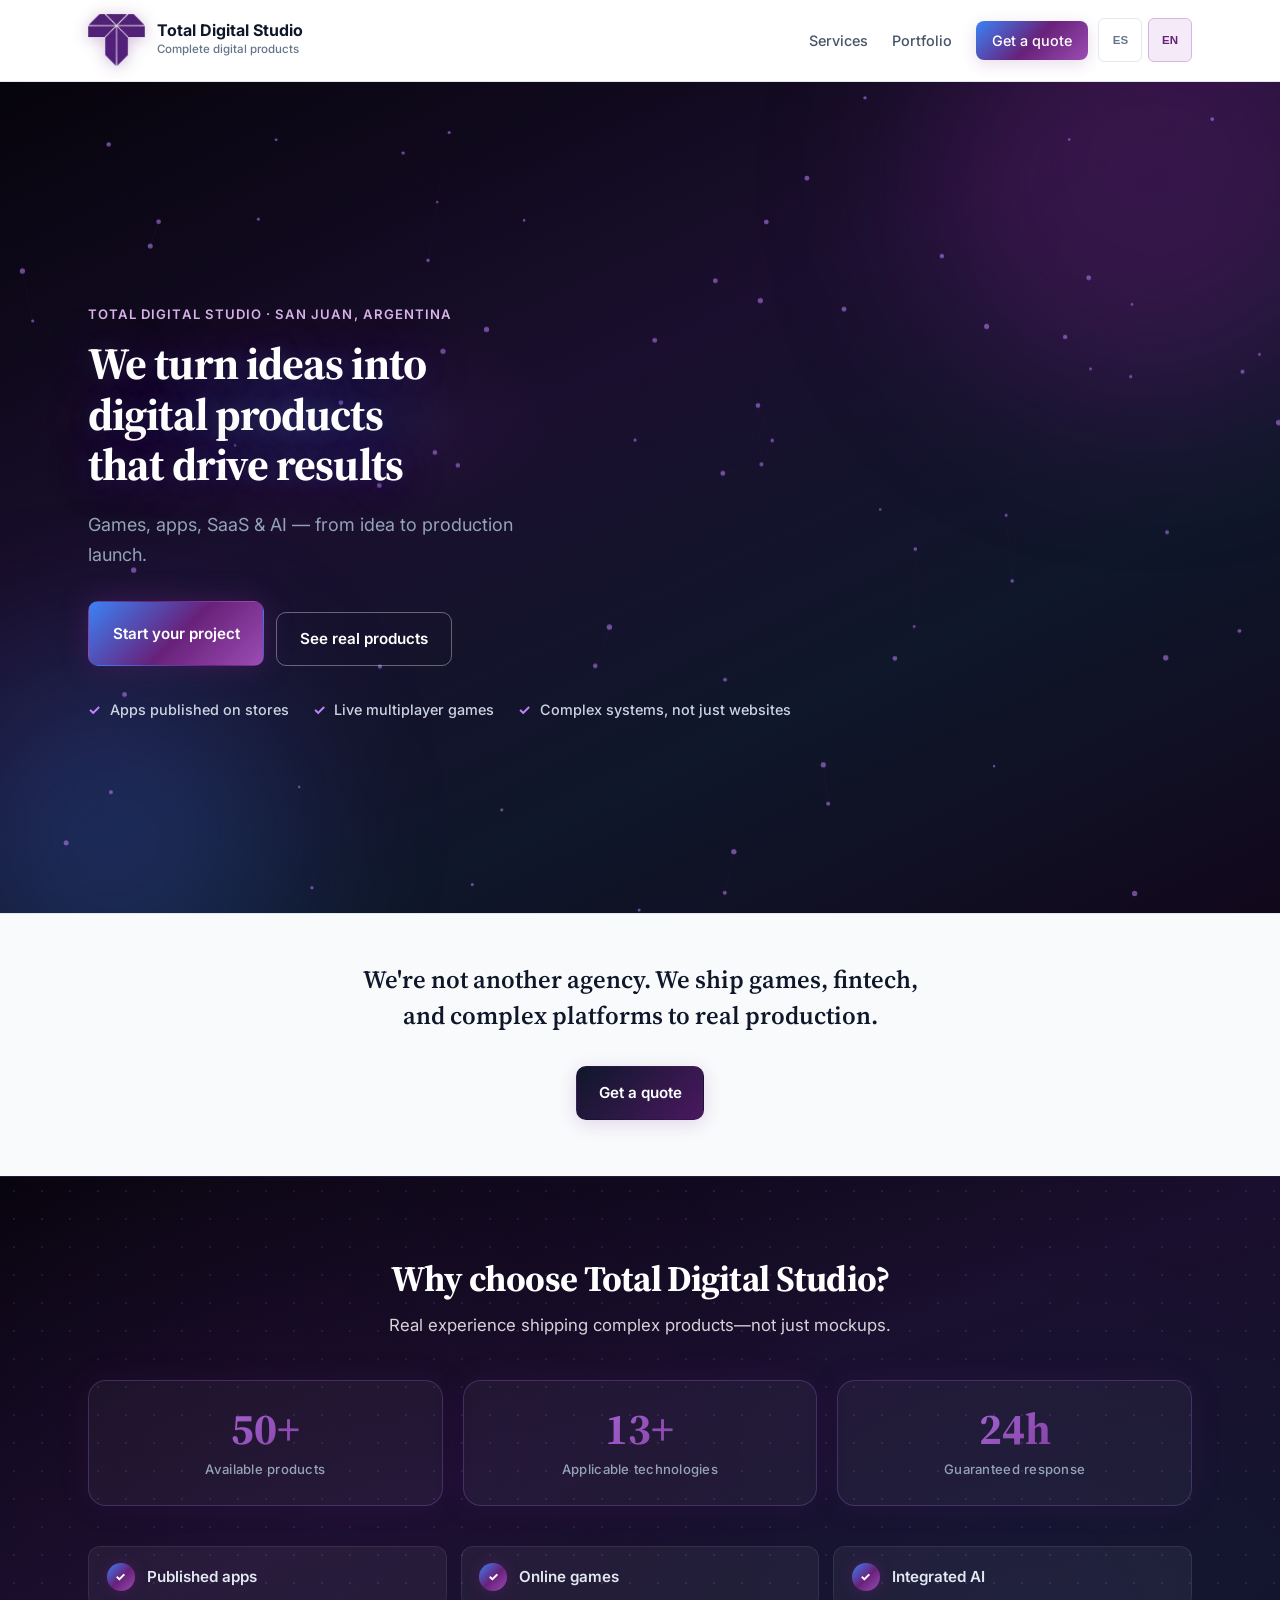
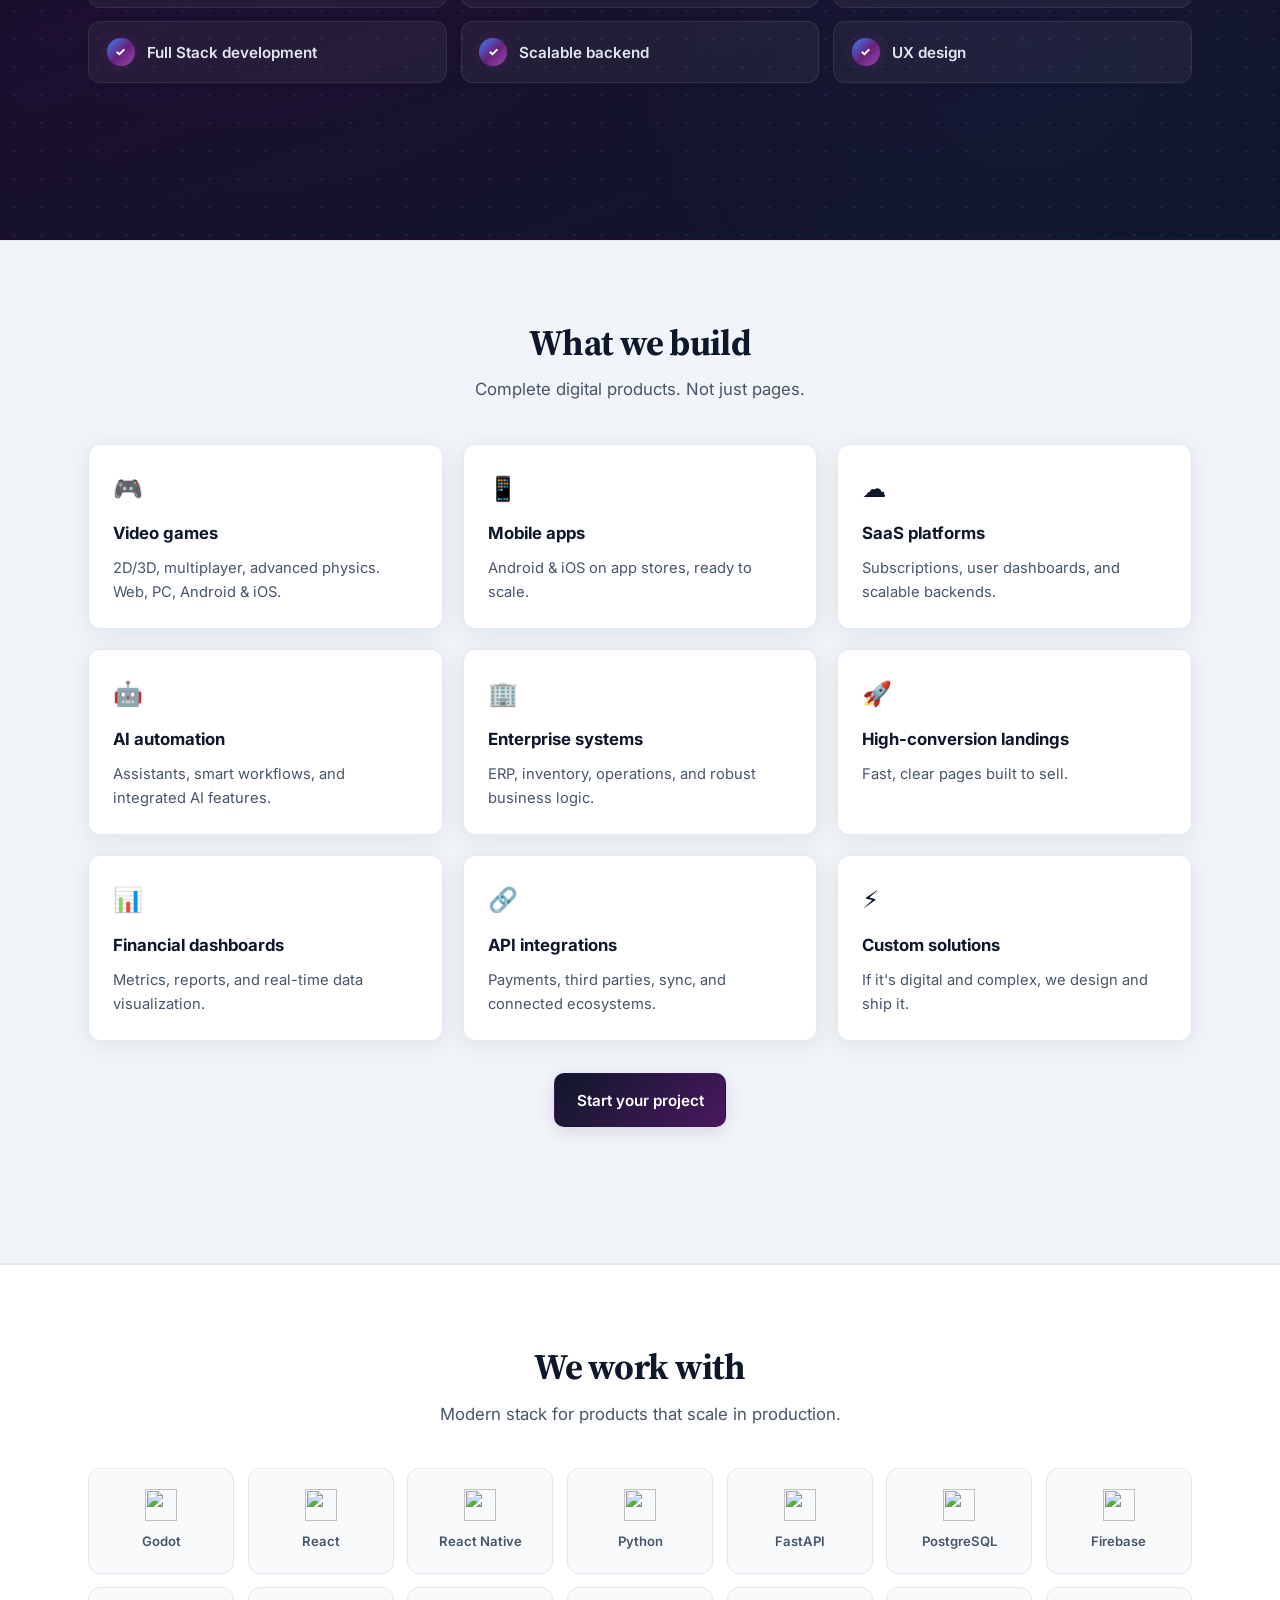
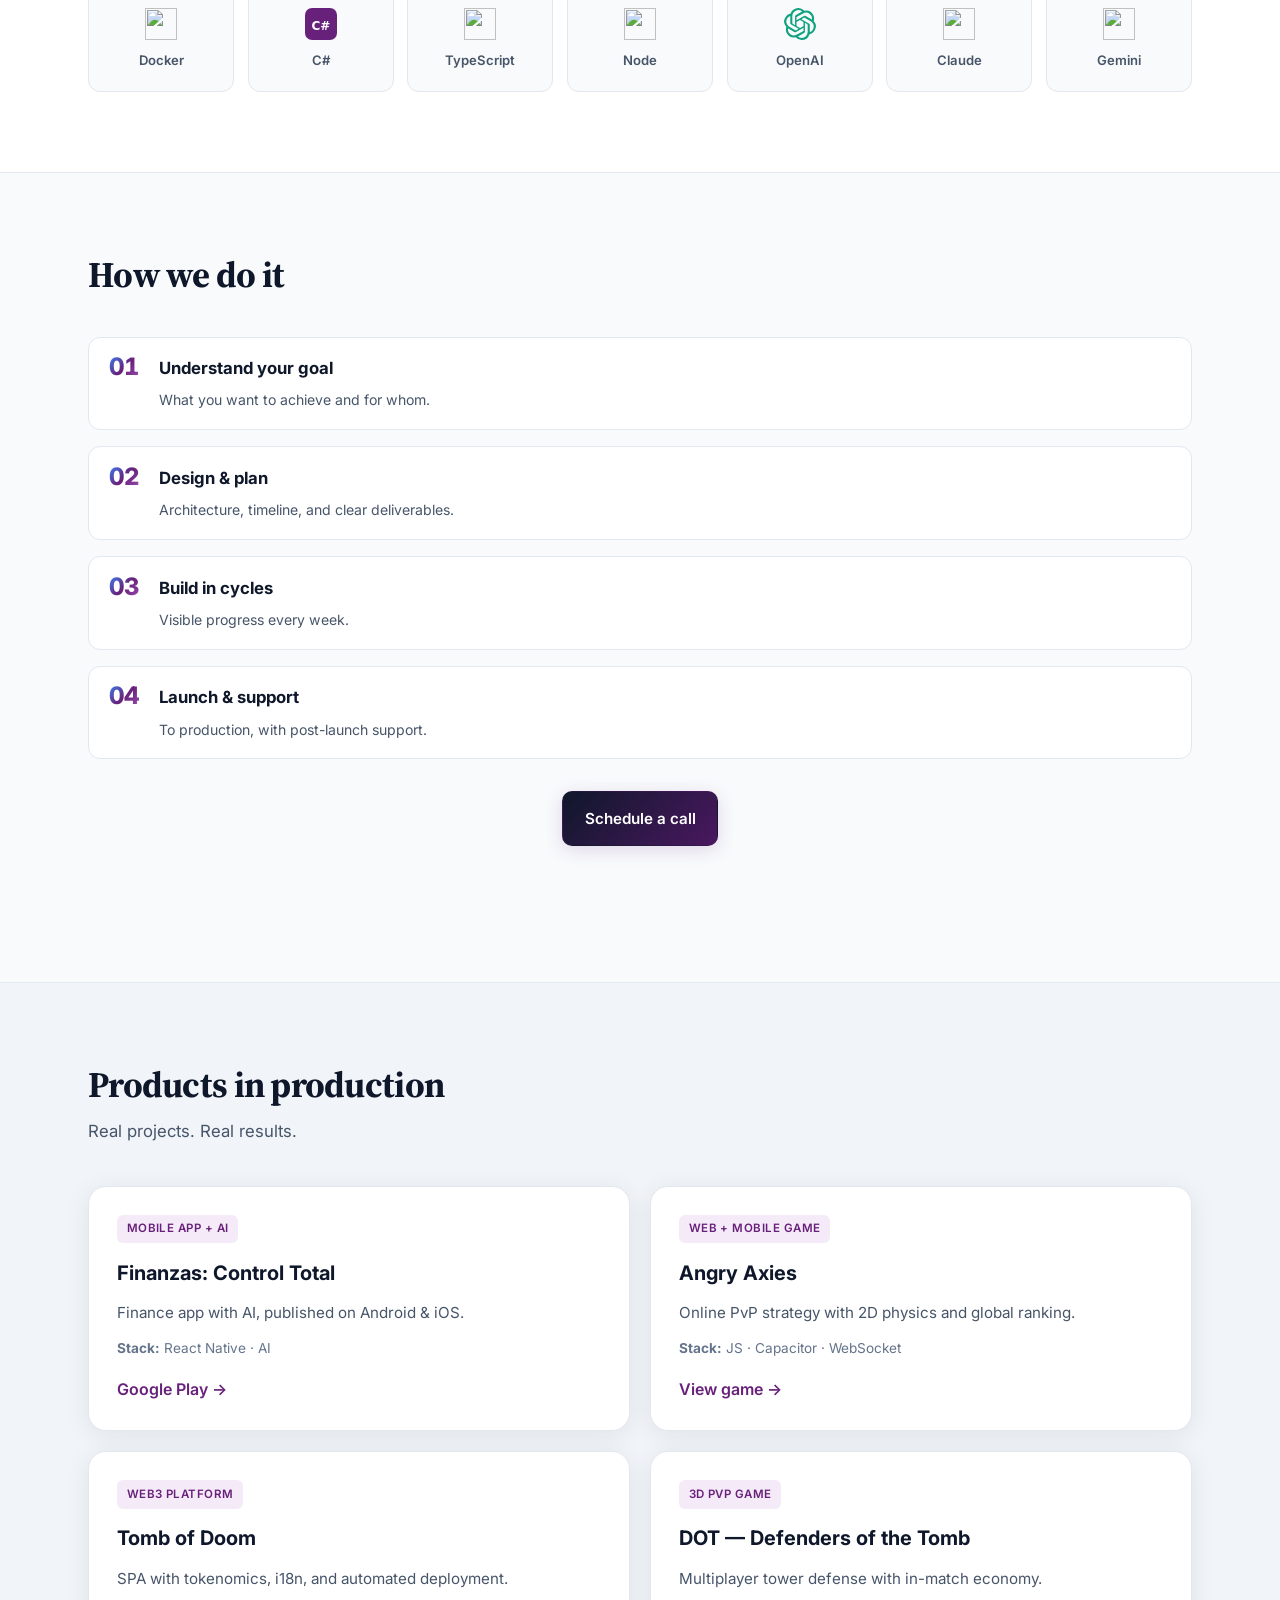
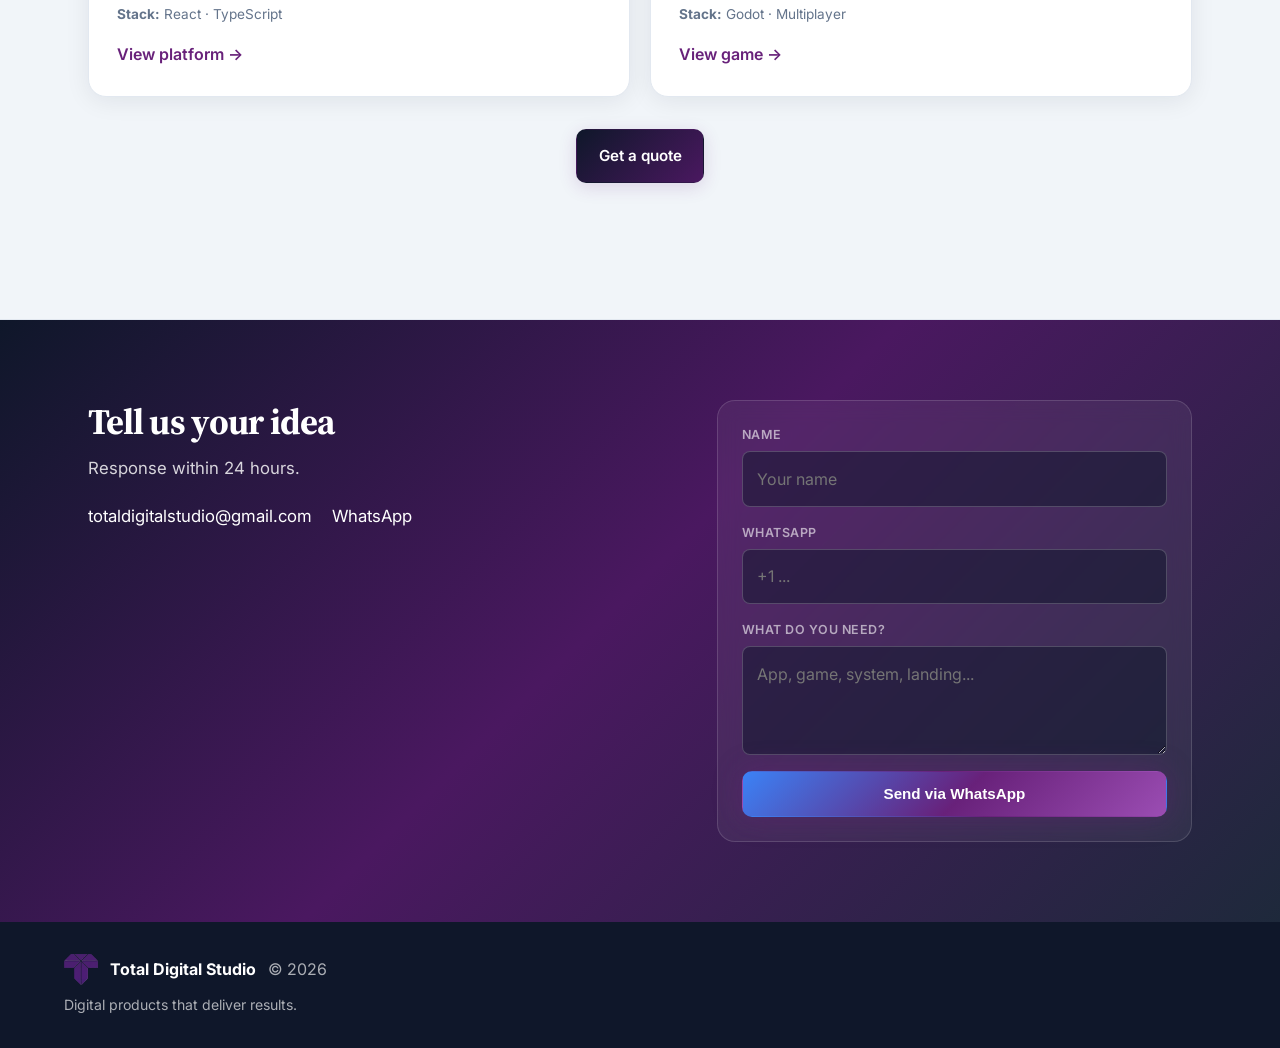
==== commit 7492d7eb: "Aumentar logo del header ~25% para mayor presencia visual. Co-authored-by: Cursor <cursoragent@curso" ====
--- a/total-digital-studio/index.html
+++ b/total-digital-studio/index.html
@@ -20,7 +20,7 @@
   <header class="site-header">
     <div class="site-header__inner">
       <a class="brand" href="./" aria-label="Total Digital Studio">
-        <img class="brand__logo" src="./logo.png?v=2" alt="" width="40" height="40" />
+        <img class="brand__logo" src="./logo.png?v=2" alt="" width="50" height="50" />
         <span class="brand__text">
           <strong>Total Digital Studio</strong>
           <small data-i18n="brand.tagline">Productos digitales completos</small>
@@ -382,7 +382,7 @@
   <footer class="site-footer">
     <div class="site-footer__inner">
       <p class="site-footer__brand">
-        <img class="site-footer__logo" src="./logo.png?v=2" alt="" width="28" height="28" />
+        <img class="site-footer__logo" src="./logo.png?v=2" alt="" width="34" height="34" />
         <strong>Total Digital Studio</strong>
         <span data-i18n="footer.rights">© 2026</span>
       </p>
--- a/total-digital-studio/site.css
+++ b/total-digital-studio/site.css
@@ -146,11 +146,11 @@
 
 .brand__logo {
   display: block;
-  width: 2.85rem;
-  height: 2.85rem;
+  width: 3.55rem;
+  height: 3.55rem;
   object-fit: contain;
   flex-shrink: 0;
-  filter: drop-shadow(0 2px 6px rgba(104, 33, 122, 0.3));
+  filter: drop-shadow(0 2px 8px rgba(104, 33, 122, 0.32));
   transition: filter 0.25s, transform 0.25s;
 }
 
@@ -389,11 +389,31 @@
 }
 
 .hero--wow .hero__title {
+  position: relative;
+  z-index: 0;
   max-width: 100%;
   color: #fff;
   text-shadow: 0 0 48px rgba(104, 33, 122, 0.35), 0 0 24px rgba(59, 130, 246, 0.15);
   text-wrap: balance;
   overflow-wrap: anywhere;
+}
+
+.hero--wow .hero__title::before {
+  content: "";
+  position: absolute;
+  z-index: -1;
+  left: 50%;
+  top: 52%;
+  width: min(130%, 44rem);
+  height: 160%;
+  transform: translate(-50%, -50%);
+  background: radial-gradient(
+    ellipse at center,
+    rgba(90, 130, 255, 0.18) 0%,
+    rgba(104, 33, 122, 0.07) 45%,
+    transparent 70%
+  );
+  pointer-events: none;
 }
 
 .hero--wow .hero__eyebrow {
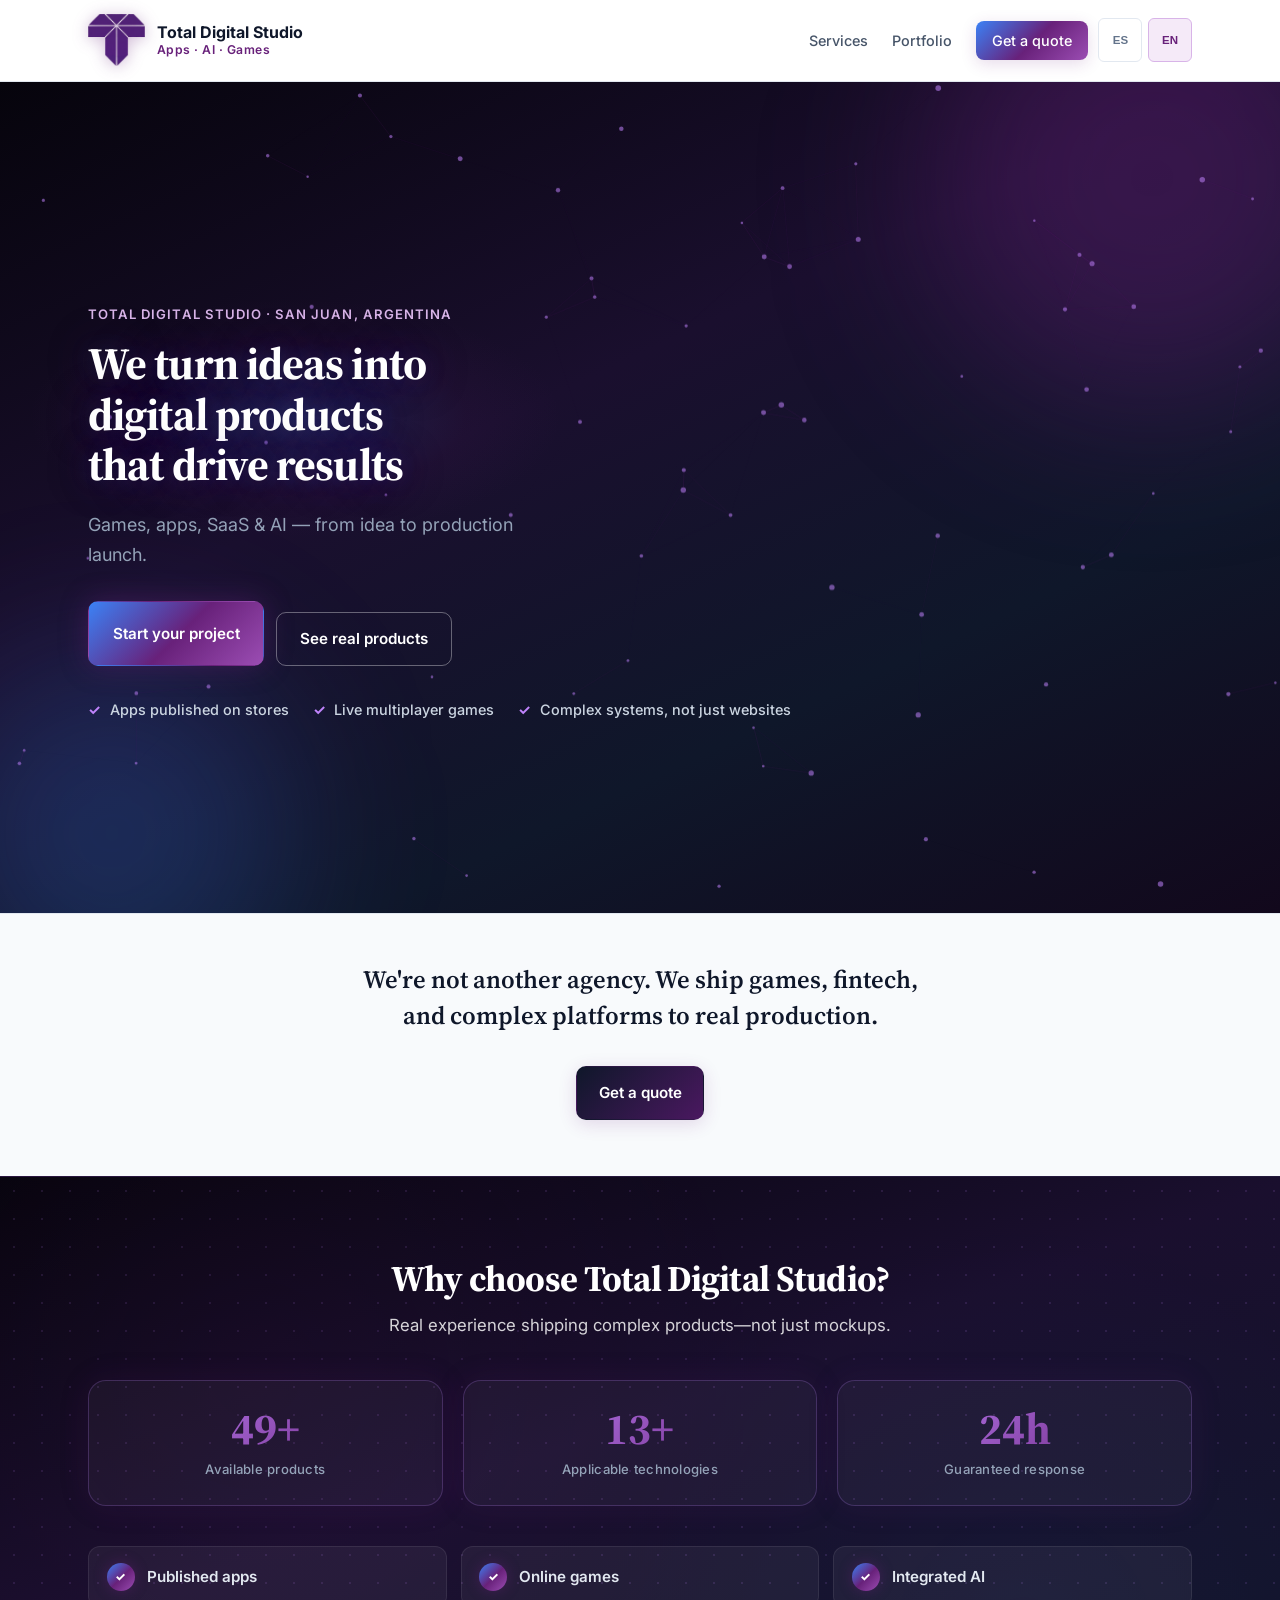
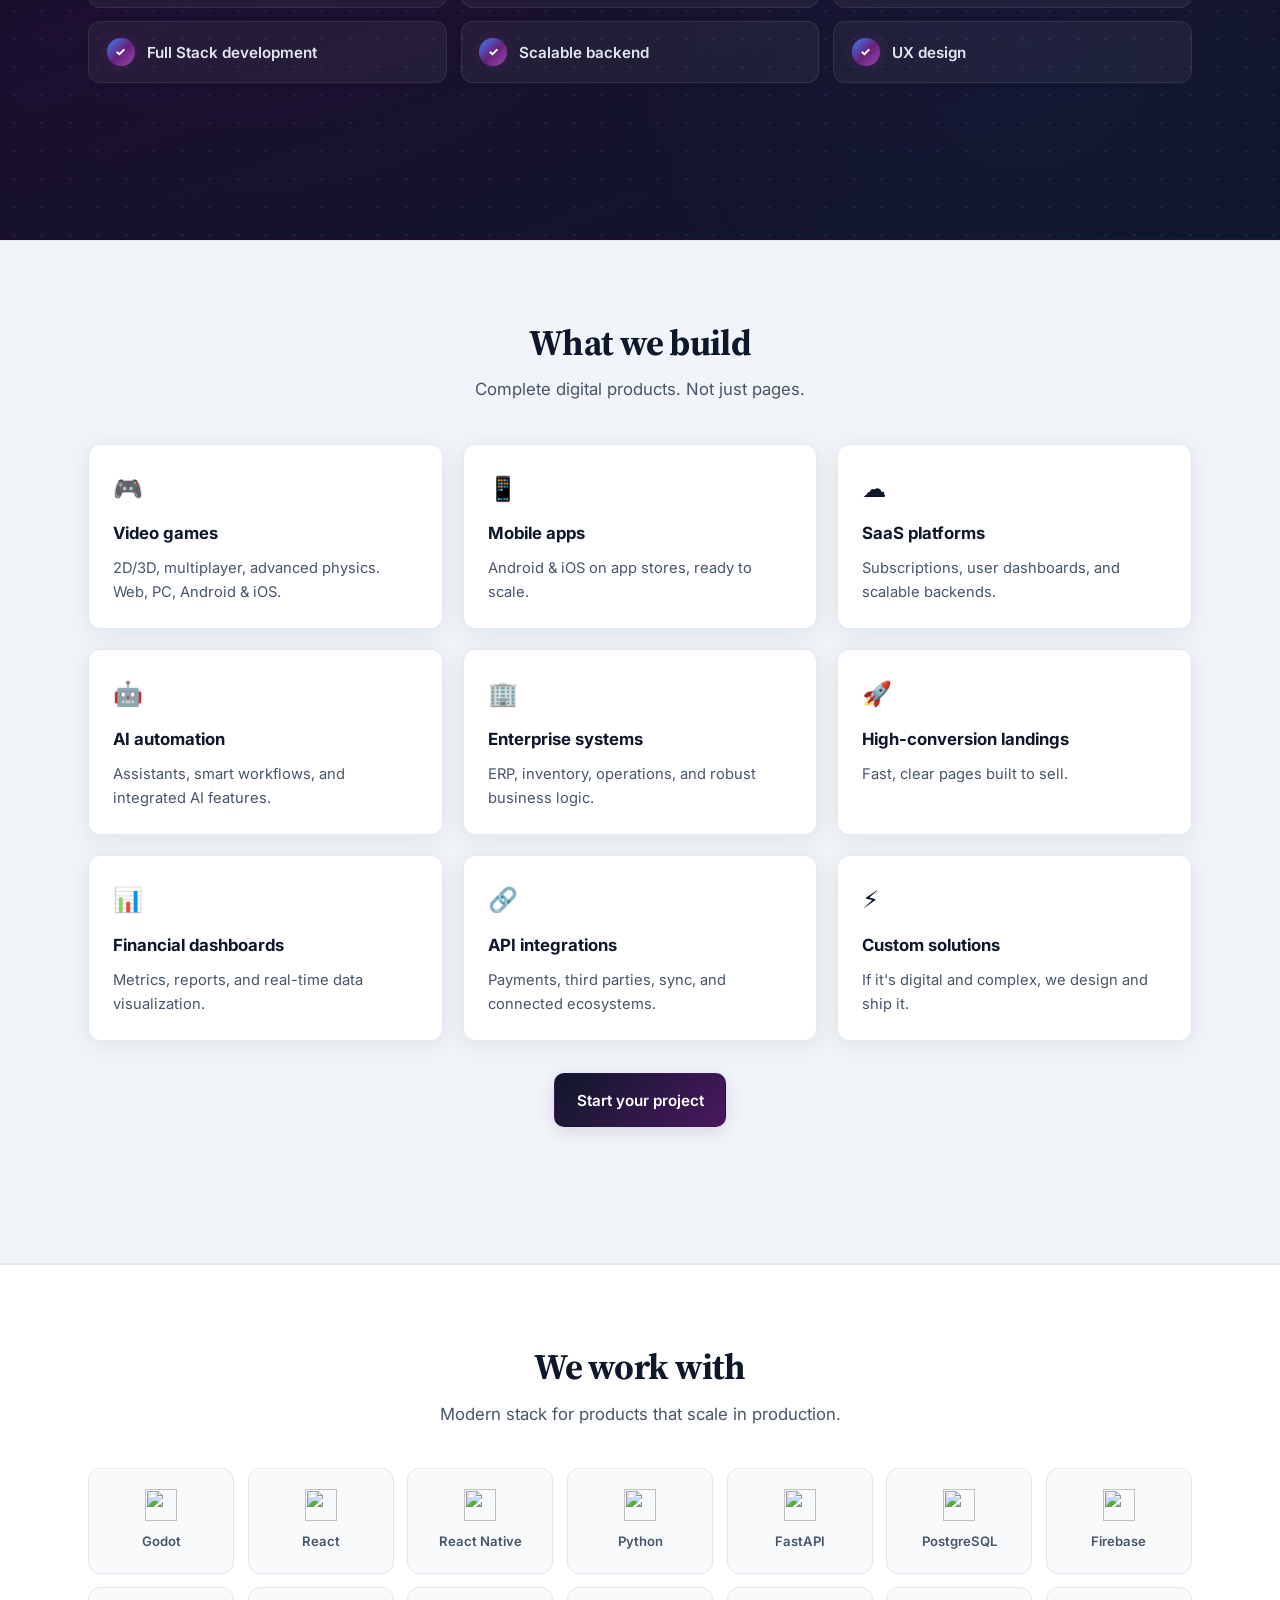
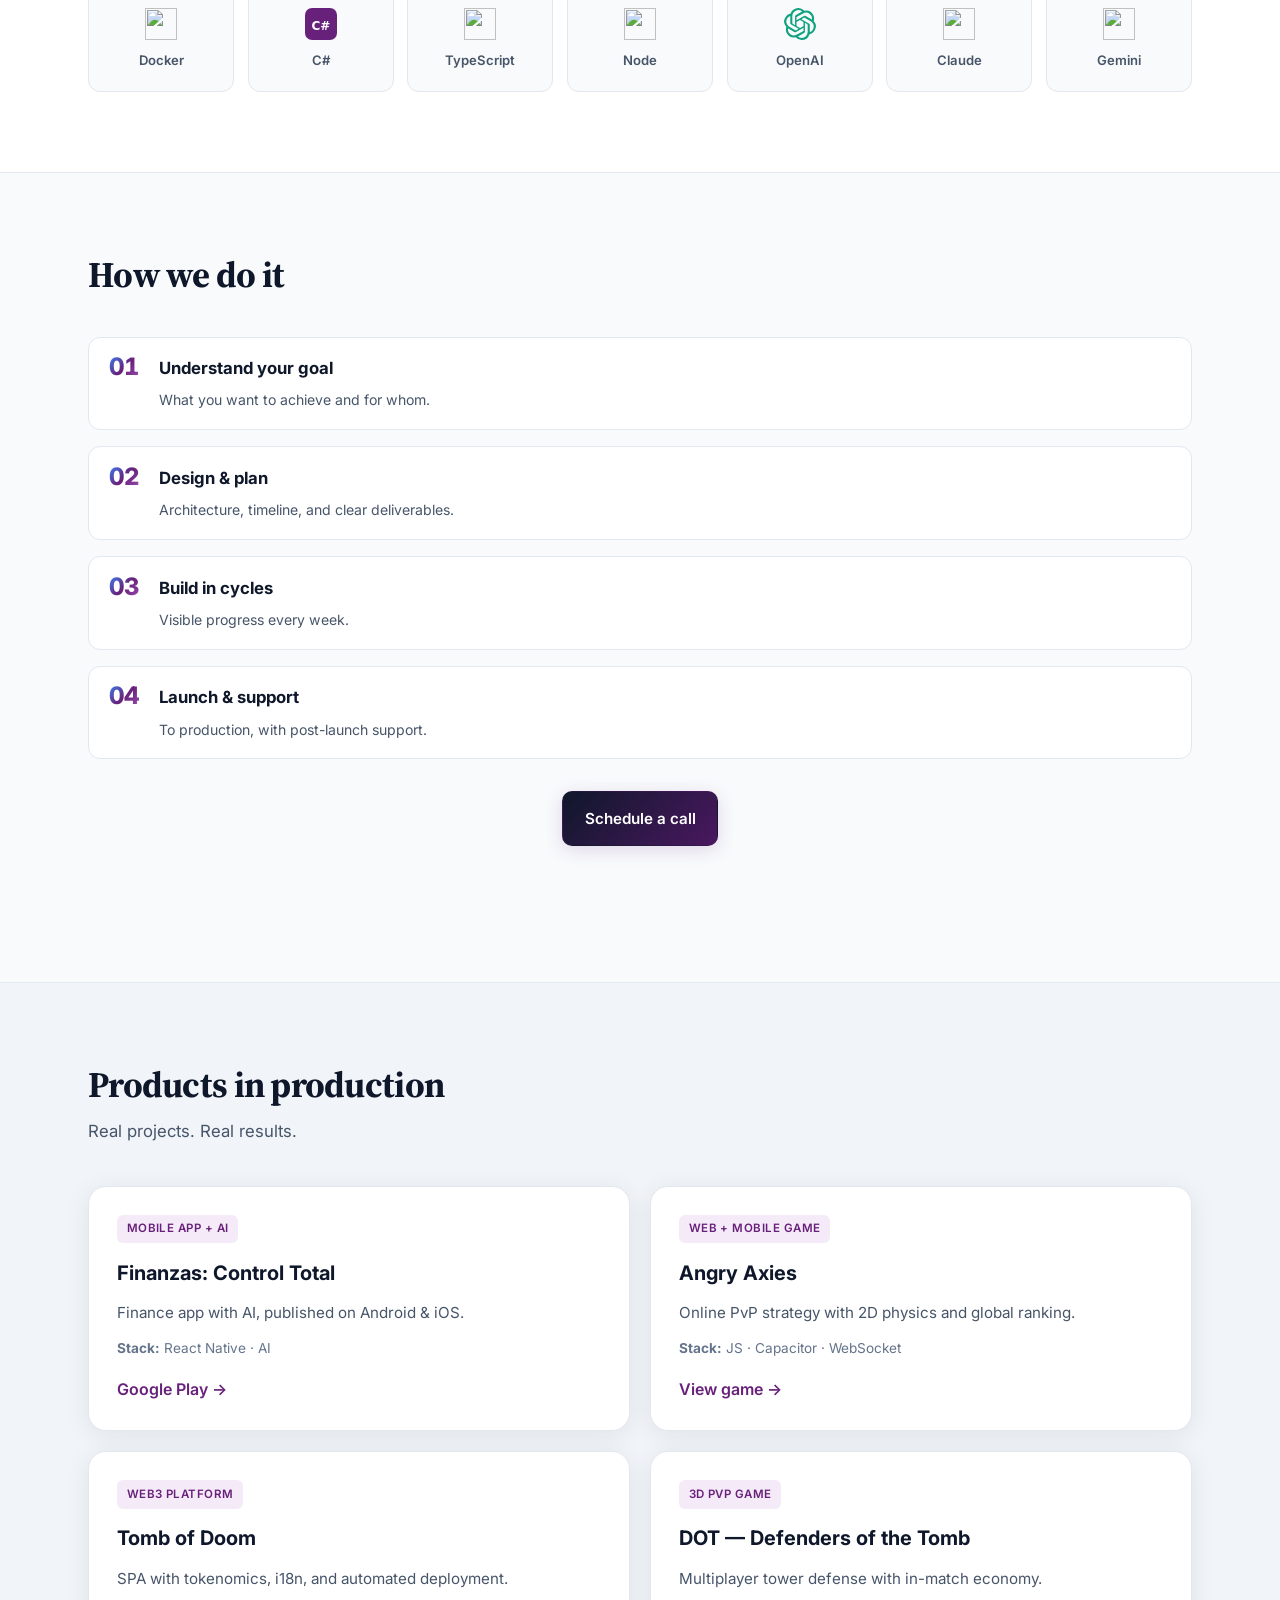
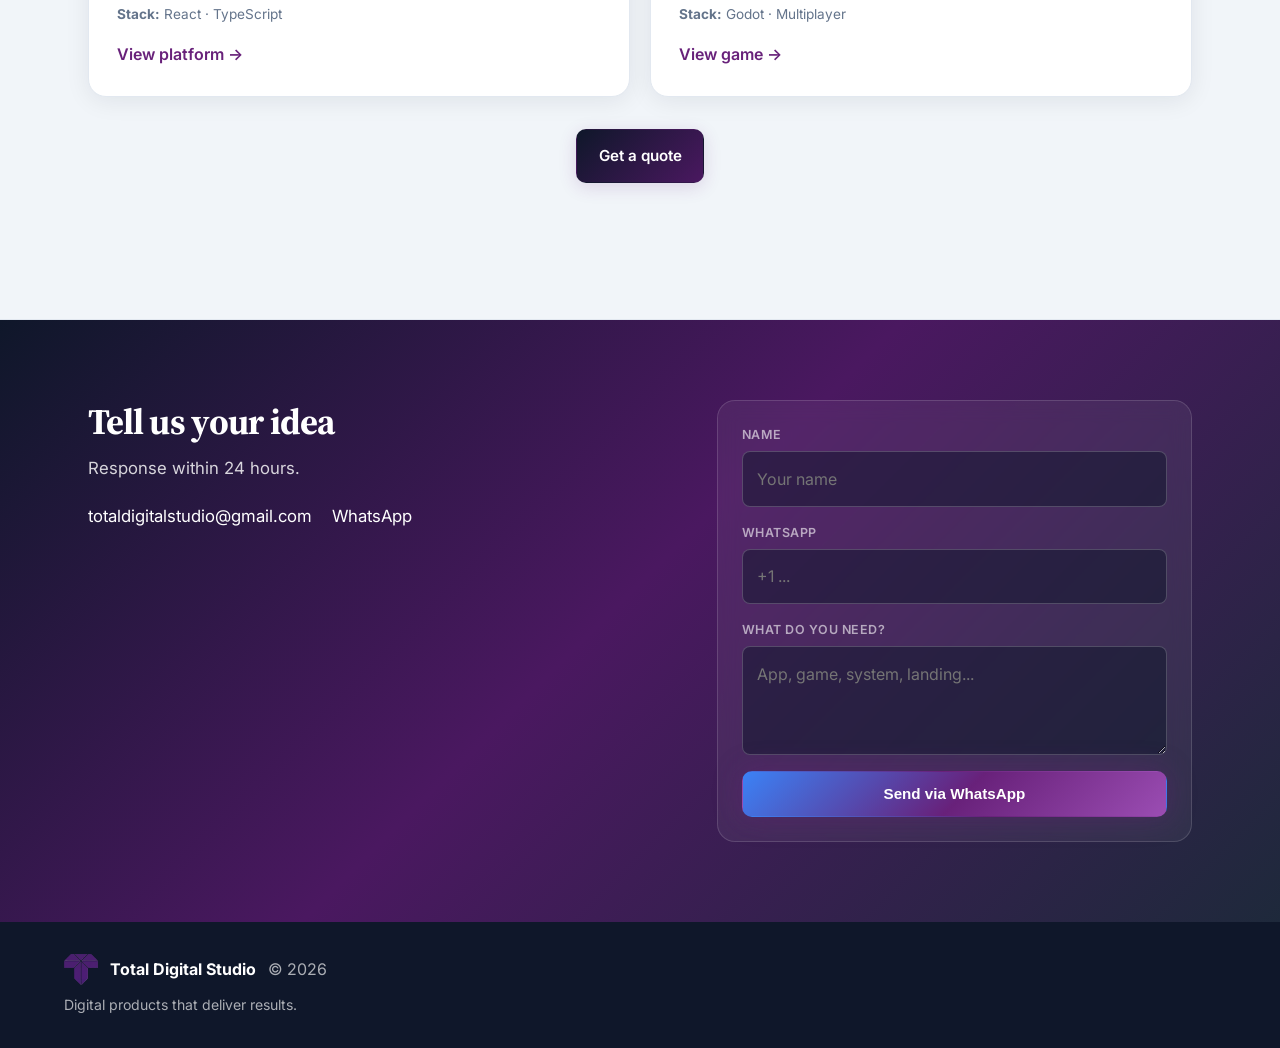
==== commit b942980b: "Actualizar tagline del header y mejorar su visibilidad. Co-authored-by: Cursor <cursoragent@cursor.c" ====
--- a/total-digital-studio/index.html
+++ b/total-digital-studio/index.html
@@ -23,7 +23,7 @@
         <img class="brand__logo" src="./logo.png?v=2" alt="" width="50" height="50" />
         <span class="brand__text">
           <strong>Total Digital Studio</strong>
-          <small data-i18n="brand.tagline">Productos digitales completos</small>
+          <small data-i18n="brand.tagline">Apps · IA · Videojuegos</small>
         </span>
       </a>
       <nav class="site-nav" aria-label="Principal">
--- a/total-digital-studio/site.css
+++ b/total-digital-studio/site.css
@@ -175,9 +175,11 @@
 }
 
 .brand__text small {
-  font-size: 0.72rem;
-  color: var(--text-soft);
-  font-weight: 500;
+  font-size: 0.76rem;
+  color: var(--brand-violet);
+  font-weight: 600;
+  letter-spacing: 0.04em;
+  line-height: 1.25;
 }
 
 .site-nav {
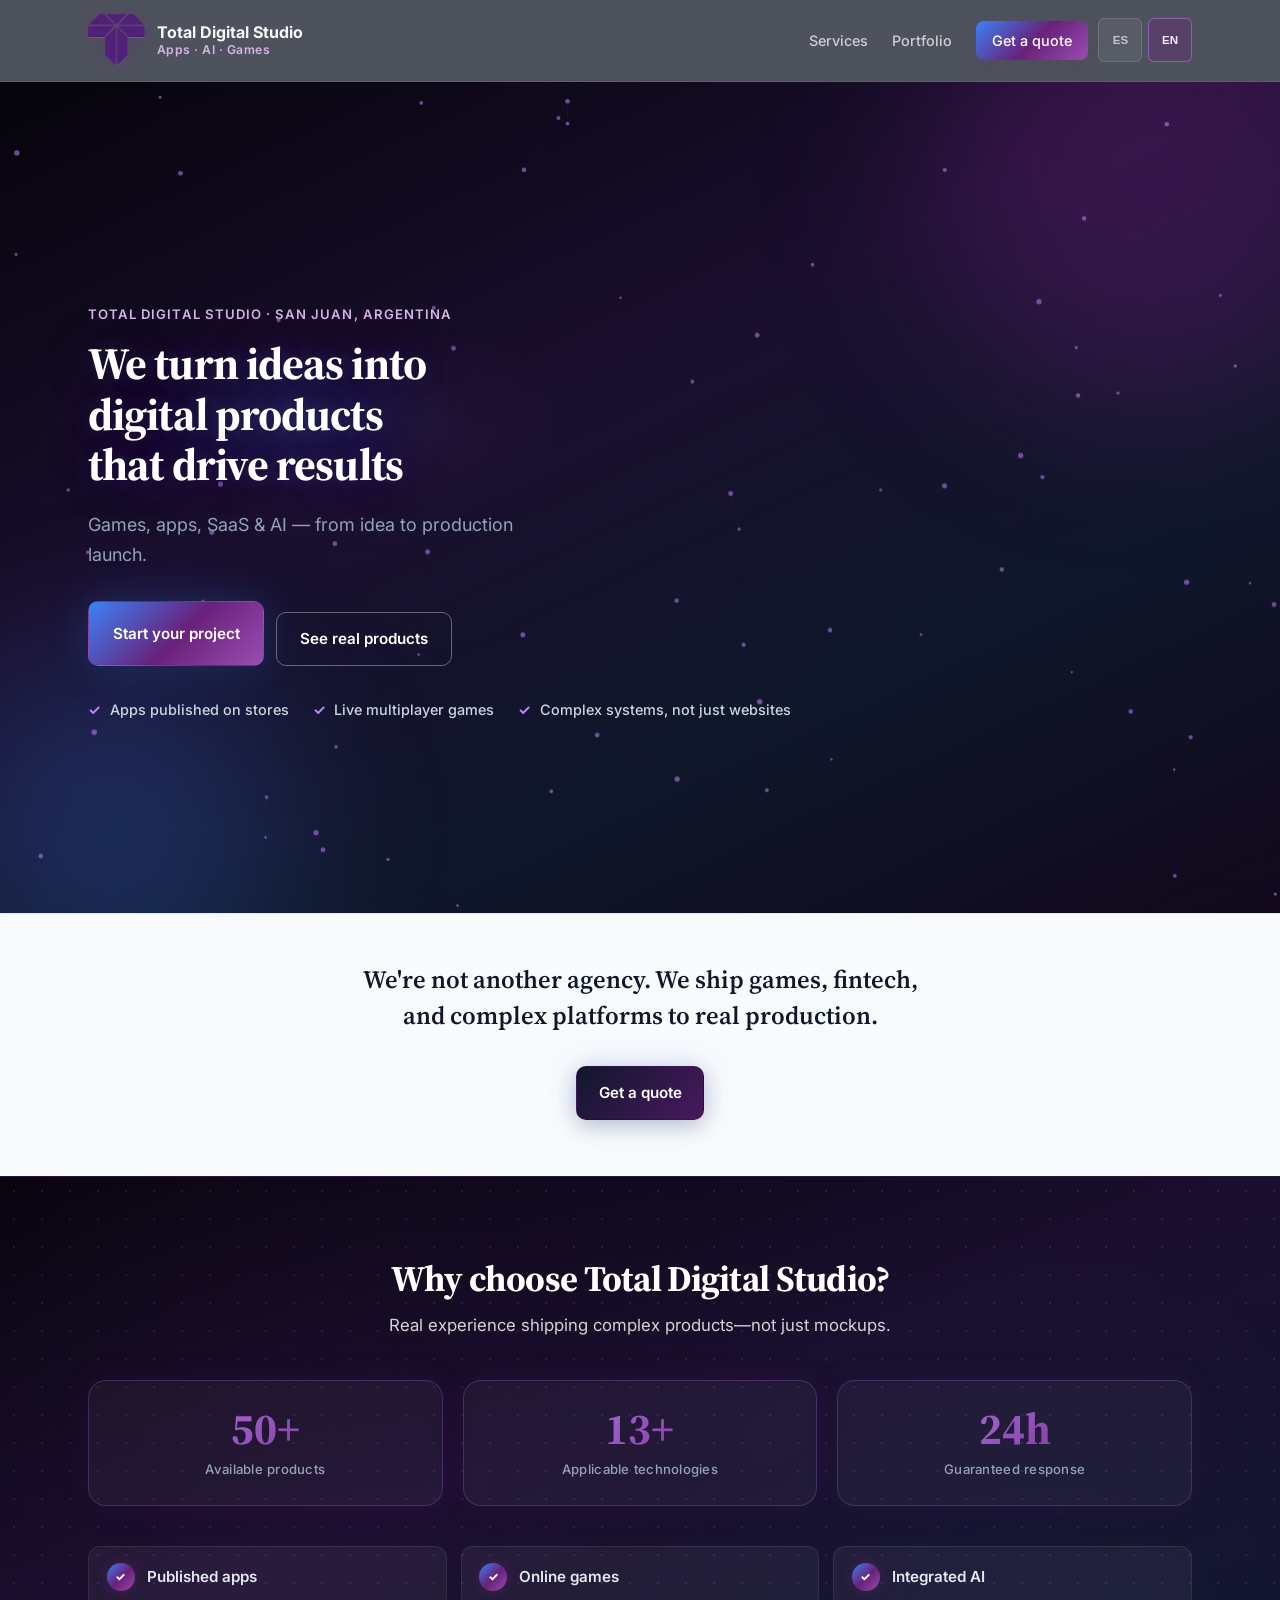
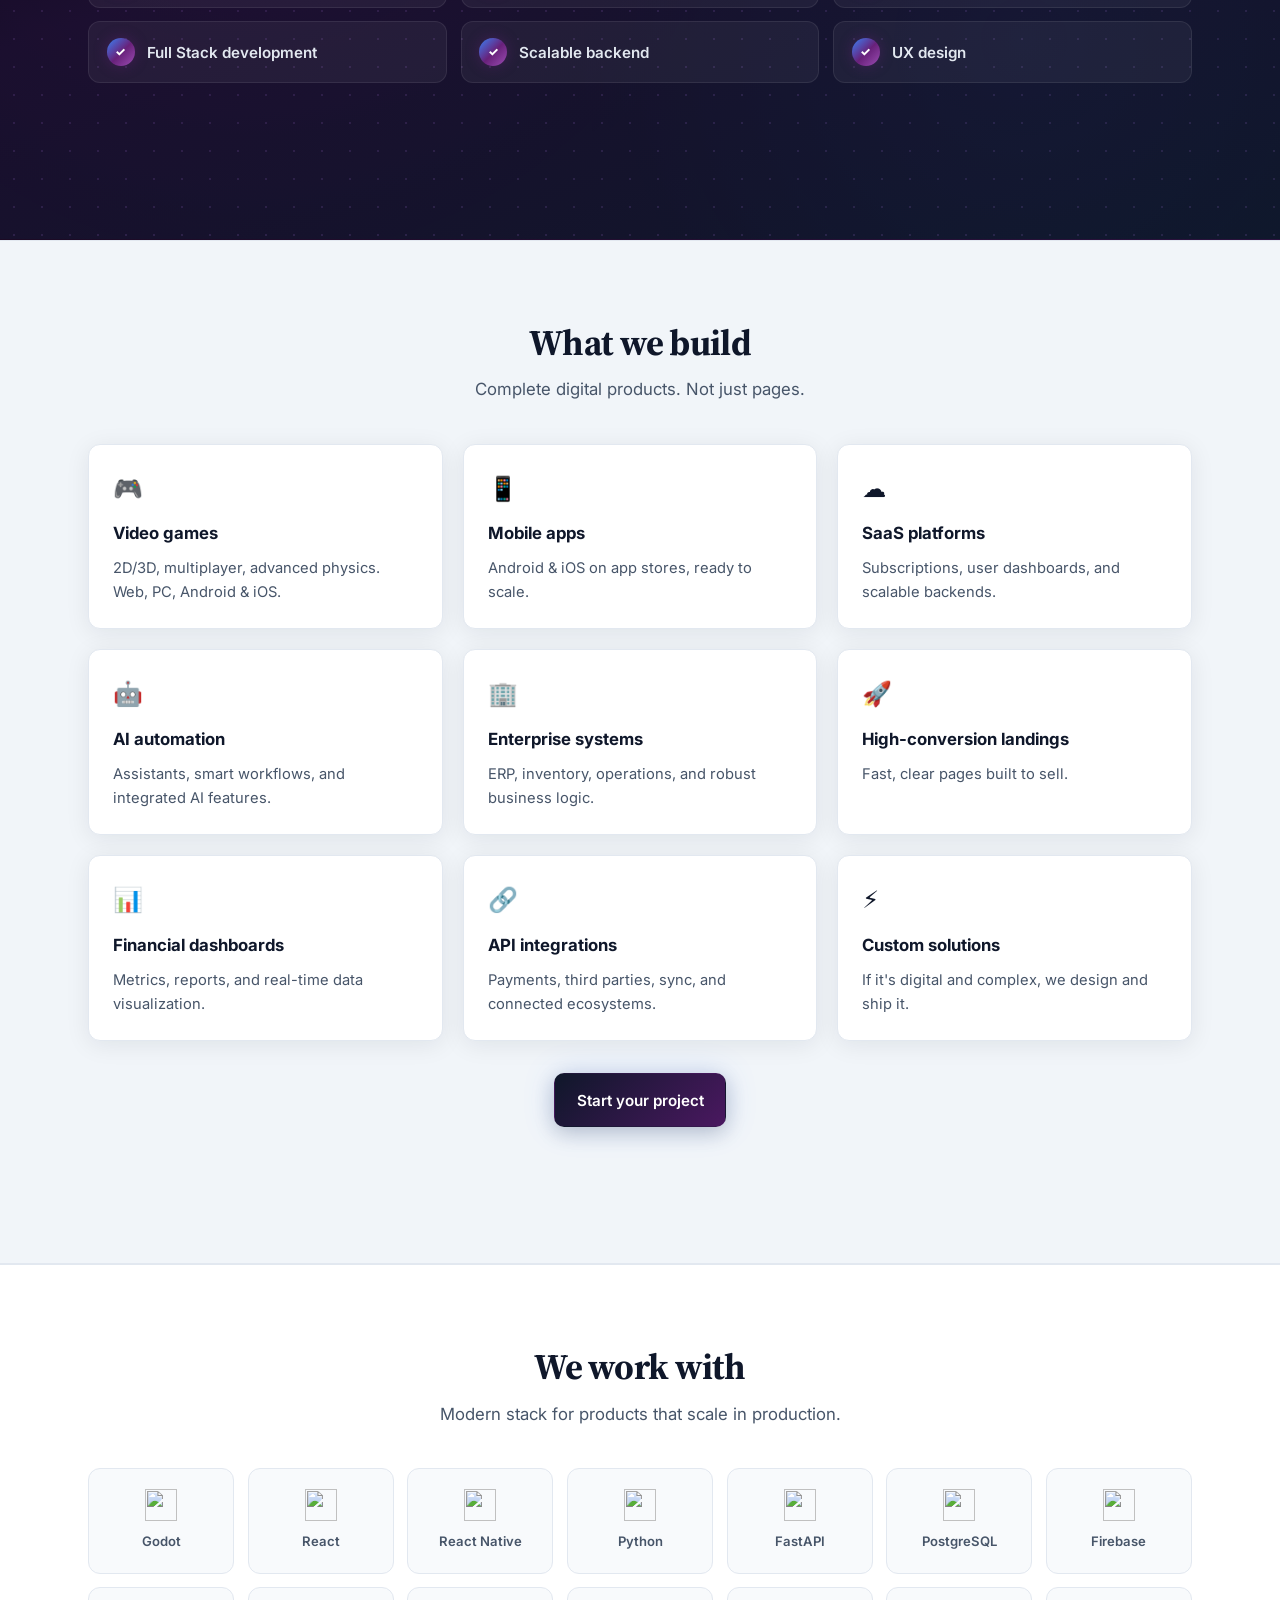
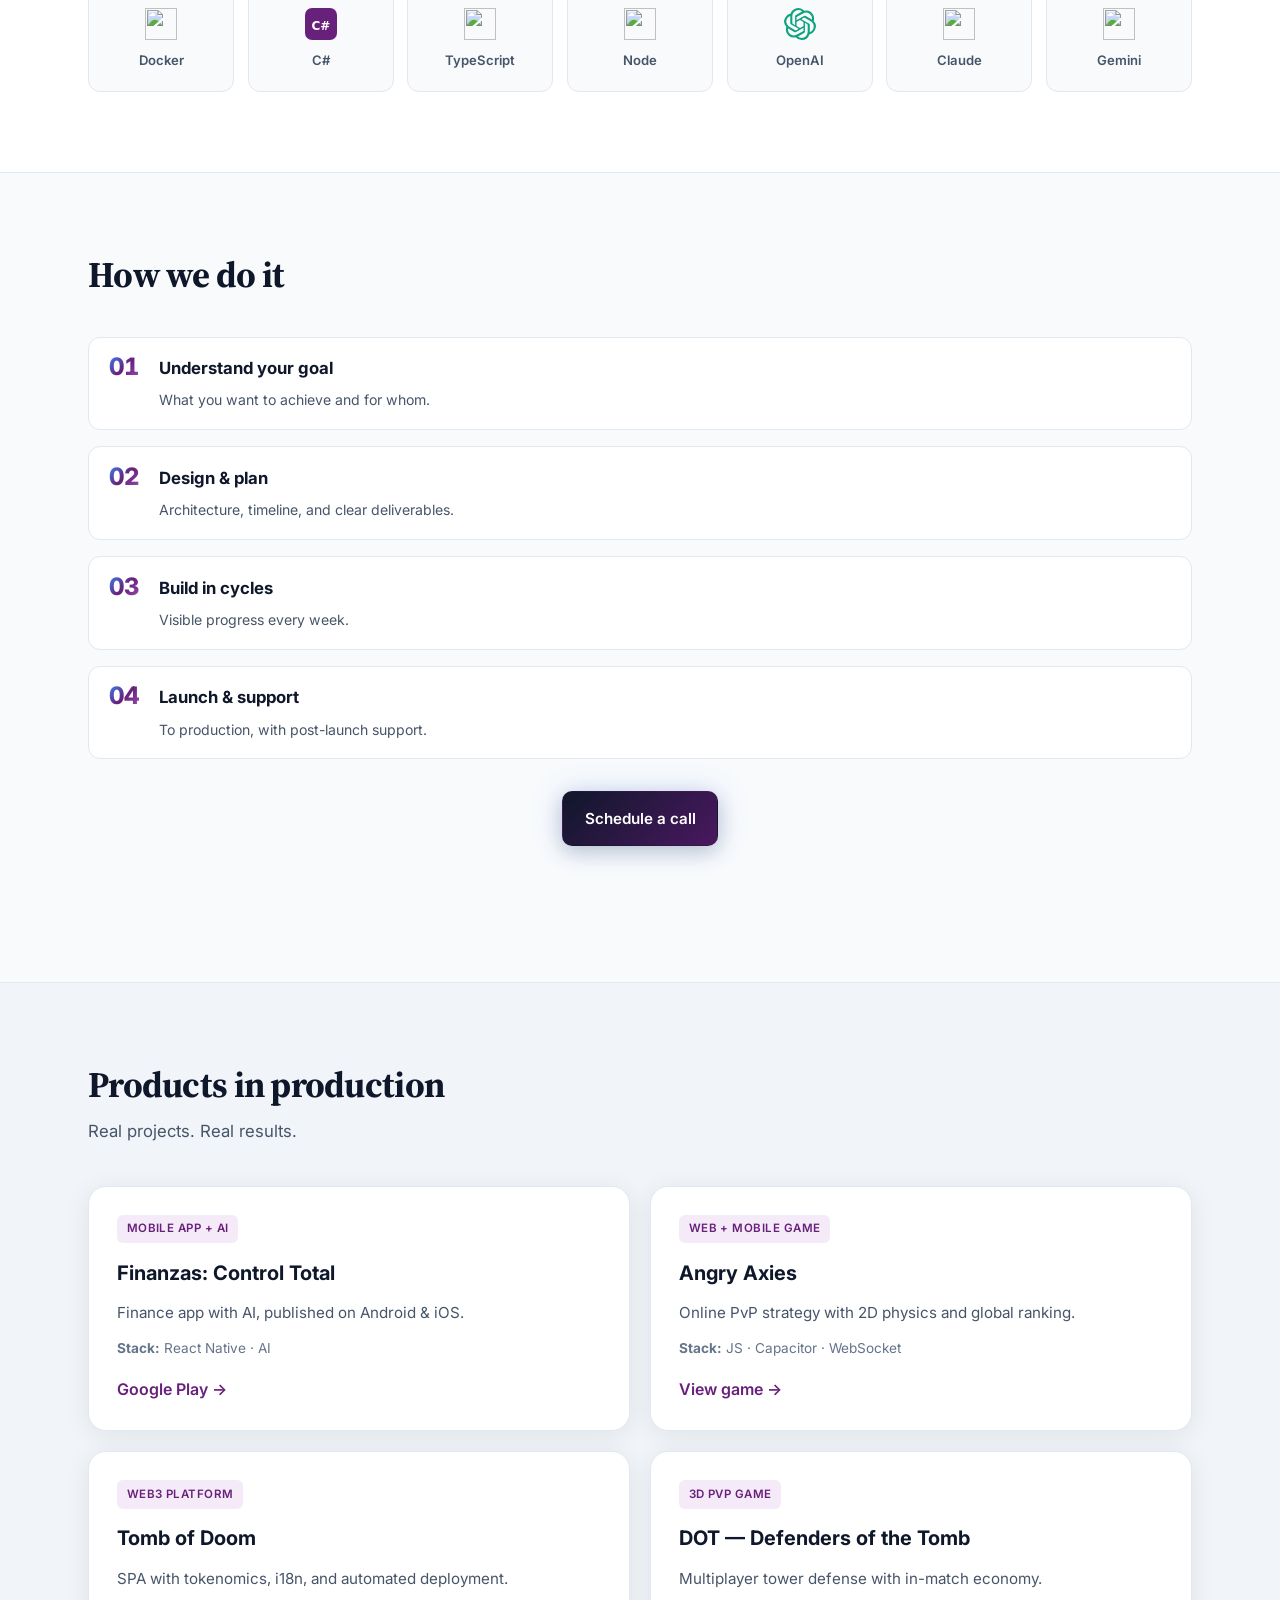
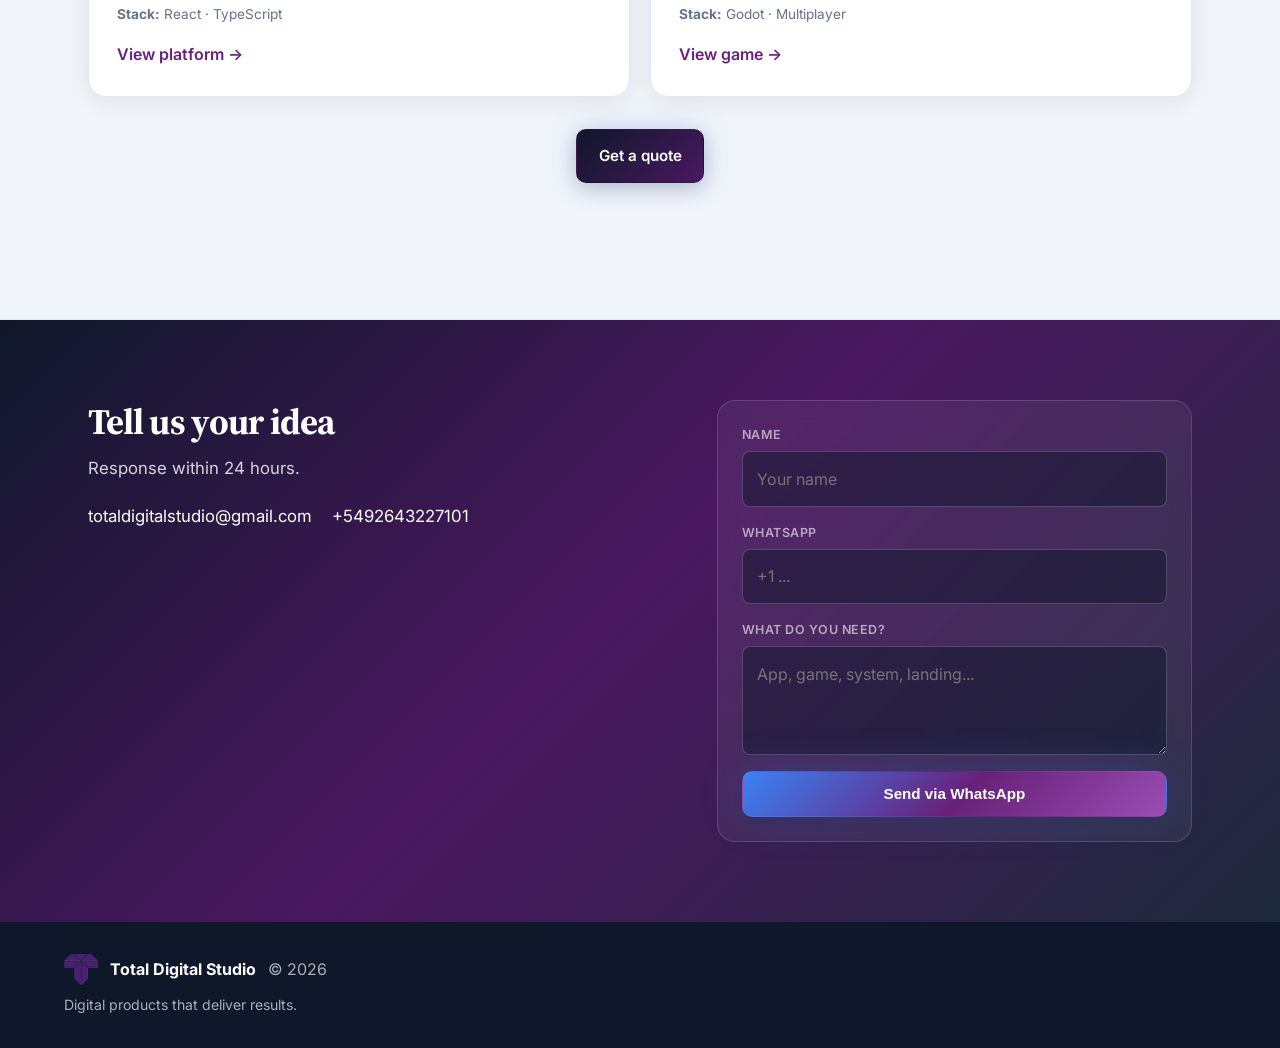
==== commit b50eaa6a: "Mostrar número internacional completo +5492643227101 en contacto. Co-authored-by: Cursor <cursoragen" ====
--- a/total-digital-studio/index.html
+++ b/total-digital-studio/index.html
@@ -356,7 +356,7 @@
               <a href="mailto:totaldigitalstudio@gmail.com">totaldigitalstudio@gmail.com</a>
             </li>
             <li>
-              <a href="https://wa.me/5492643227101" target="_blank" rel="noopener noreferrer">WhatsApp</a>
+              <a href="https://wa.me/5492643227101" target="_blank" rel="noopener noreferrer" title="WhatsApp internacional" data-i18n="contact.whatsapp">+5492643227101</a>
             </li>
           </ul>
         </div>
--- a/total-digital-studio/site.css
+++ b/total-digital-studio/site.css
@@ -94,8 +94,8 @@
   position: sticky;
   top: 0;
   z-index: 100;
-  background: rgba(255, 255, 255, 0.92);
-  border-bottom: 1px solid var(--border);
+  background: rgba(5, 10, 25, 0.7);
+  border-bottom: 1px solid rgba(255, 255, 255, 0.08);
   backdrop-filter: blur(12px);
   -webkit-backdrop-filter: blur(12px);
   padding-top: var(--safe-top);
@@ -169,6 +169,7 @@
   font-size: 0.95rem;
   font-weight: 700;
   line-height: 1.2;
+  color: #f8fafc;
   white-space: nowrap;
   overflow: hidden;
   text-overflow: ellipsis;
@@ -176,7 +177,7 @@
 
 .brand__text small {
   font-size: 0.76rem;
-  color: var(--brand-violet);
+  color: #d8b4e8;
   font-weight: 600;
   letter-spacing: 0.04em;
   line-height: 1.25;
@@ -190,14 +191,14 @@
 
 .site-nav a {
   text-decoration: none;
-  color: var(--text-muted);
+  color: rgba(255, 255, 255, 0.72);
   font-size: 0.9rem;
   font-weight: 500;
   transition: color 0.15s;
 }
 
 .site-nav a:hover {
-  color: var(--brand-violet);
+  color: #e9d5ff;
 }
 
 .site-nav__cta {
@@ -223,9 +224,9 @@
 }
 
 .lang-switch button {
-  border: 1px solid var(--border);
-  background: var(--surface);
-  color: var(--text-soft);
+  border: 1px solid rgba(255, 255, 255, 0.14);
+  background: rgba(255, 255, 255, 0.06);
+  color: rgba(255, 255, 255, 0.65);
   min-width: var(--touch-min);
   min-height: var(--touch-min);
   padding: 0.35rem 0.55rem;
@@ -237,14 +238,15 @@
 }
 
 .lang-switch button:hover {
-  border-color: #cbd5e1;
-  color: var(--text);
+  border-color: rgba(192, 132, 252, 0.45);
+  color: #fff;
+  background: rgba(104, 33, 122, 0.18);
 }
 
 .lang-switch button.is-active {
-  background: var(--accent-soft);
-  border-color: #d8b4e8;
-  color: var(--brand-violet);
+  background: rgba(104, 33, 122, 0.35);
+  border-color: rgba(192, 132, 252, 0.5);
+  color: #f3e8ff;
 }
 
 .nav-toggle {
@@ -255,9 +257,9 @@
   width: var(--touch-min);
   height: var(--touch-min);
   padding: 0;
-  border: 1px solid var(--border);
+  border: 1px solid rgba(255, 255, 255, 0.14);
   border-radius: 8px;
-  background: var(--surface);
+  background: rgba(255, 255, 255, 0.06);
   cursor: pointer;
   flex-shrink: 0;
 }
@@ -267,7 +269,7 @@
   width: 1.1rem;
   height: 2px;
   margin: 0 auto;
-  background: var(--text);
+  background: #f8fafc;
   border-radius: 1px;
   transition: transform 0.2s, opacity 0.2s;
 }
@@ -291,8 +293,10 @@
   padding: 0 var(--page-pad) calc(1rem + var(--safe-bottom));
   padding-left: calc(var(--page-pad) + var(--safe-left));
   padding-right: calc(var(--page-pad) + var(--safe-right));
-  border-top: 1px solid var(--border);
-  background: var(--surface);
+  border-top: 1px solid rgba(255, 255, 255, 0.08);
+  background: rgba(5, 10, 25, 0.92);
+  backdrop-filter: blur(12px);
+  -webkit-backdrop-filter: blur(12px);
 }
 
 .mobile-nav[hidden] {
@@ -305,9 +309,9 @@
   display: flex;
   align-items: center;
   text-decoration: none;
-  color: var(--text-muted);
+  color: rgba(255, 255, 255, 0.78);
   font-weight: 500;
-  border-bottom: 1px solid var(--border);
+  border-bottom: 1px solid rgba(255, 255, 255, 0.08);
 }
 
 .mobile-nav a:last-child {
@@ -526,13 +530,18 @@
 .btn--primary {
   background: linear-gradient(135deg, var(--accent-dark) 0%, var(--brand-violet-deep) 100%);
   color: #fff !important;
-  box-shadow: 0 4px 18px var(--brand-violet-glow-soft);
+  box-shadow:
+    0 6px 20px rgba(15, 23, 42, 0.2),
+    0 0 32px rgba(70, 130, 255, 0.18);
 }
 
 .btn--primary:hover {
   background: linear-gradient(135deg, var(--brand-violet-deep) 0%, var(--brand-violet) 100%);
   color: #fff !important;
-  box-shadow: 0 8px 28px var(--brand-violet-glow);
+  box-shadow:
+    0 8px 26px rgba(15, 23, 42, 0.24),
+    0 0 44px rgba(70, 130, 255, 0.3),
+    0 0 16px rgba(104, 33, 122, 0.15);
 }
 
 .btn--ghost {
@@ -572,11 +581,16 @@
 .btn--glow {
   background: var(--gradient-brand);
   color: #fff !important;
-  box-shadow: 0 0 28px var(--brand-violet-glow);
+  box-shadow:
+    0 6px 24px rgba(15, 23, 42, 0.25),
+    0 0 40px rgba(70, 130, 255, 0.25);
 }
 
 .btn--glow:hover {
-  box-shadow: 0 0 40px rgba(155, 77, 179, 0.55), 0 0 16px rgba(59, 130, 246, 0.25);
+  box-shadow:
+    0 8px 28px rgba(15, 23, 42, 0.28),
+    0 0 48px rgba(70, 130, 255, 0.35),
+    0 0 20px rgba(104, 33, 122, 0.18);
   color: #fff !important;
 }
 
@@ -1256,7 +1270,8 @@
   }
 
   .brand__text small {
-    display: none;
+    font-size: 0.68rem;
+    letter-spacing: 0.02em;
   }
 
   .brand__text strong {
